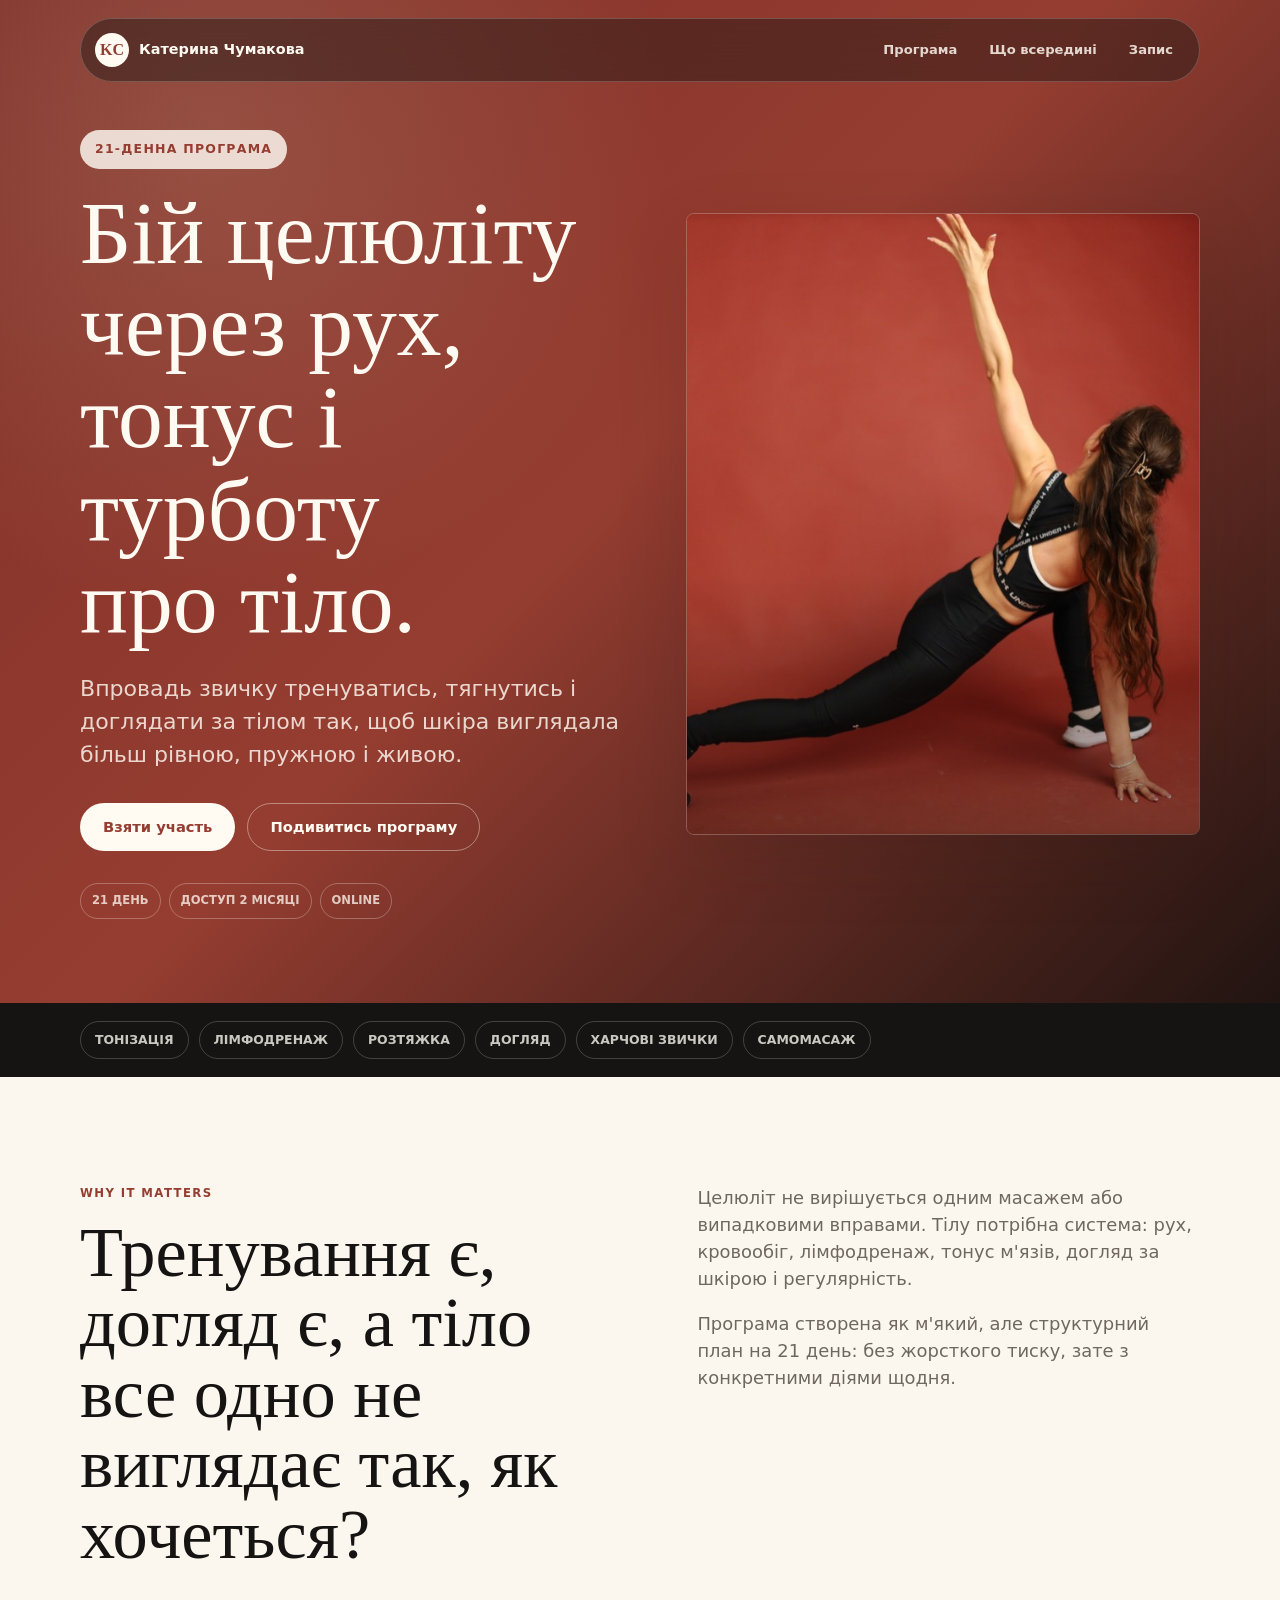
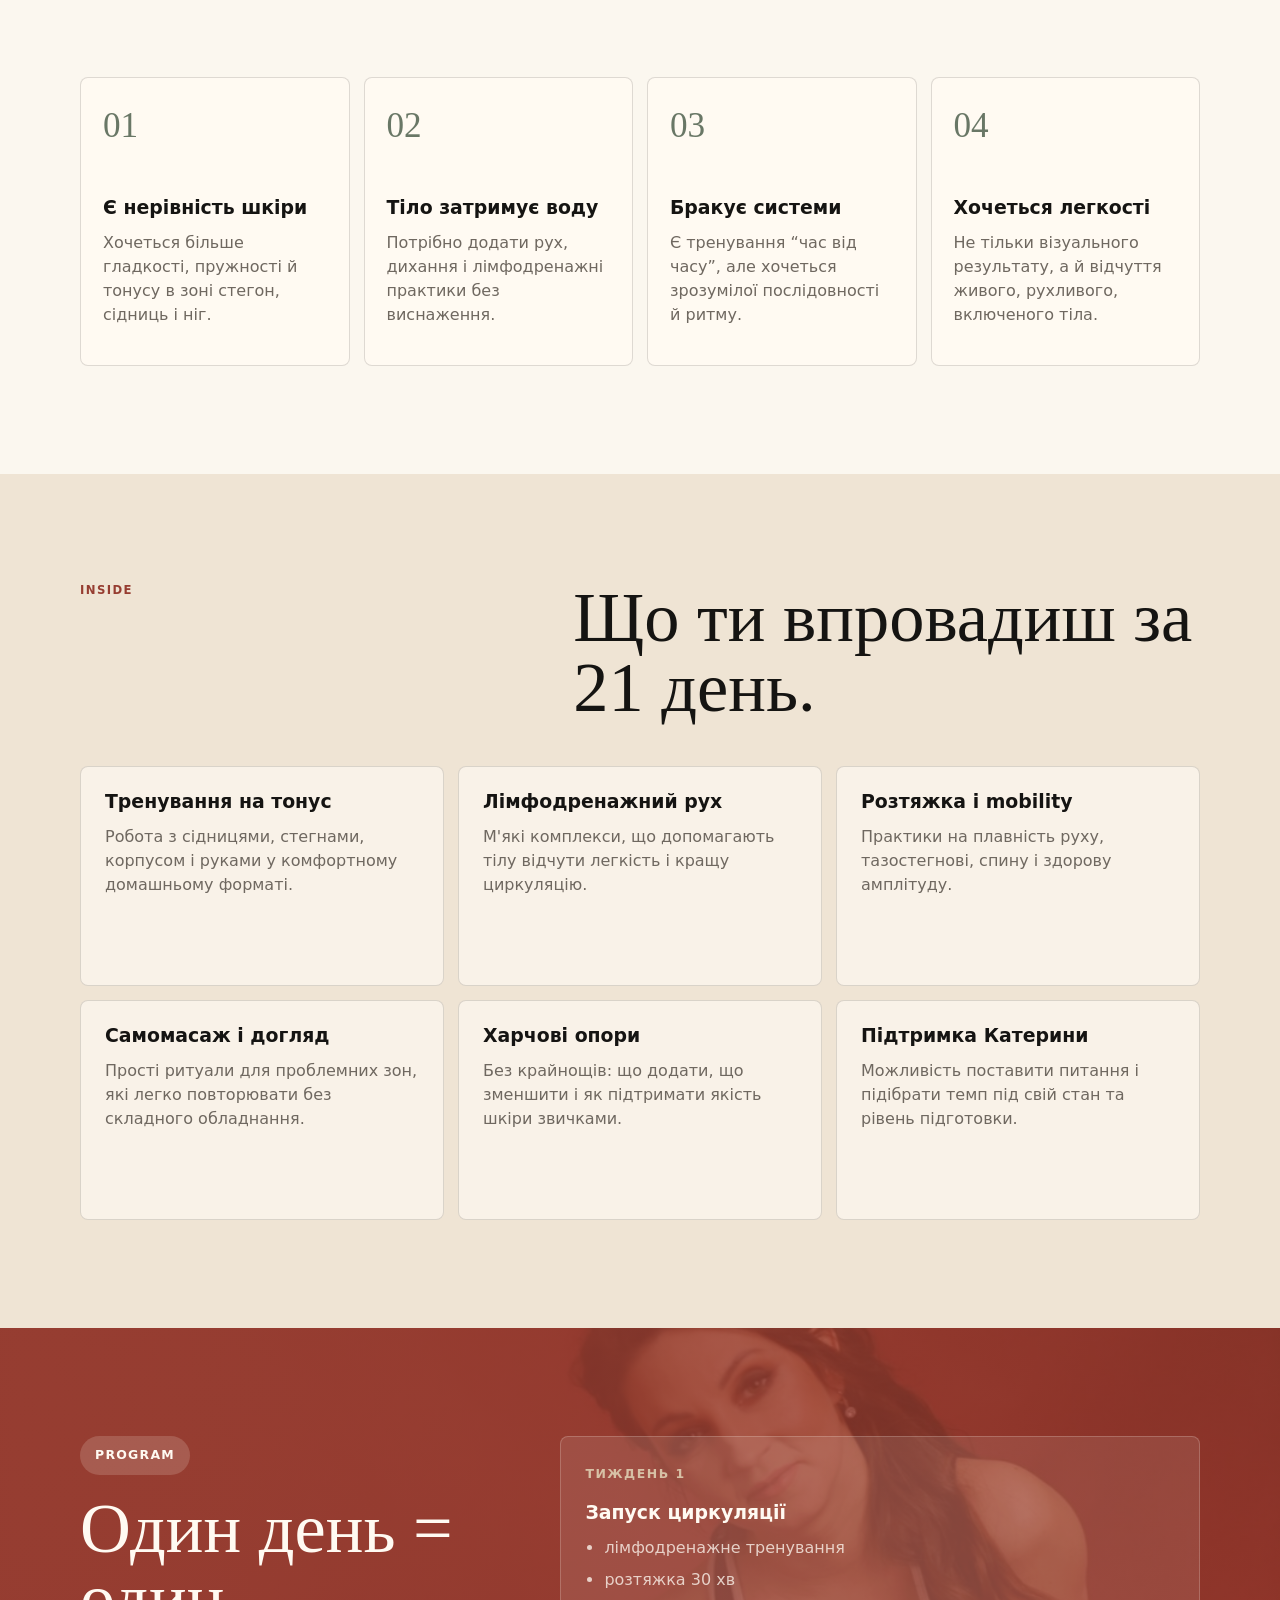
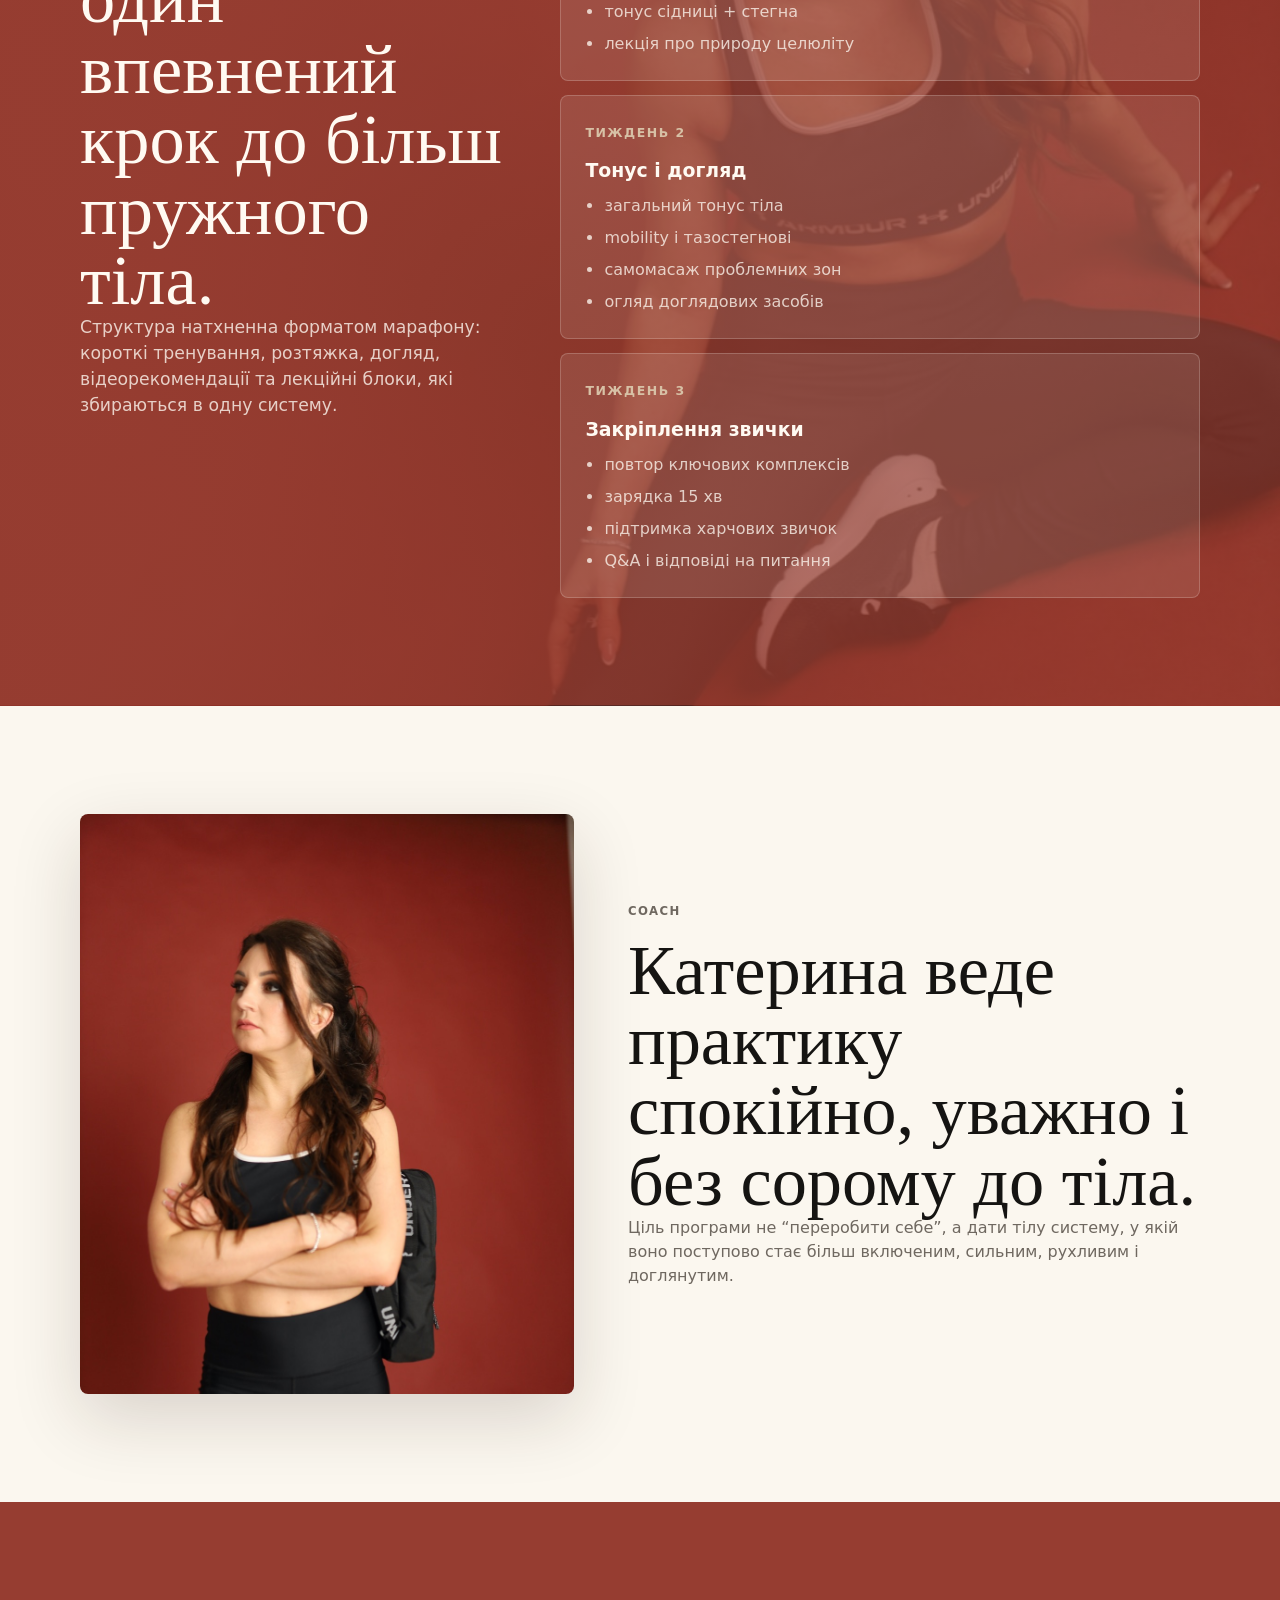
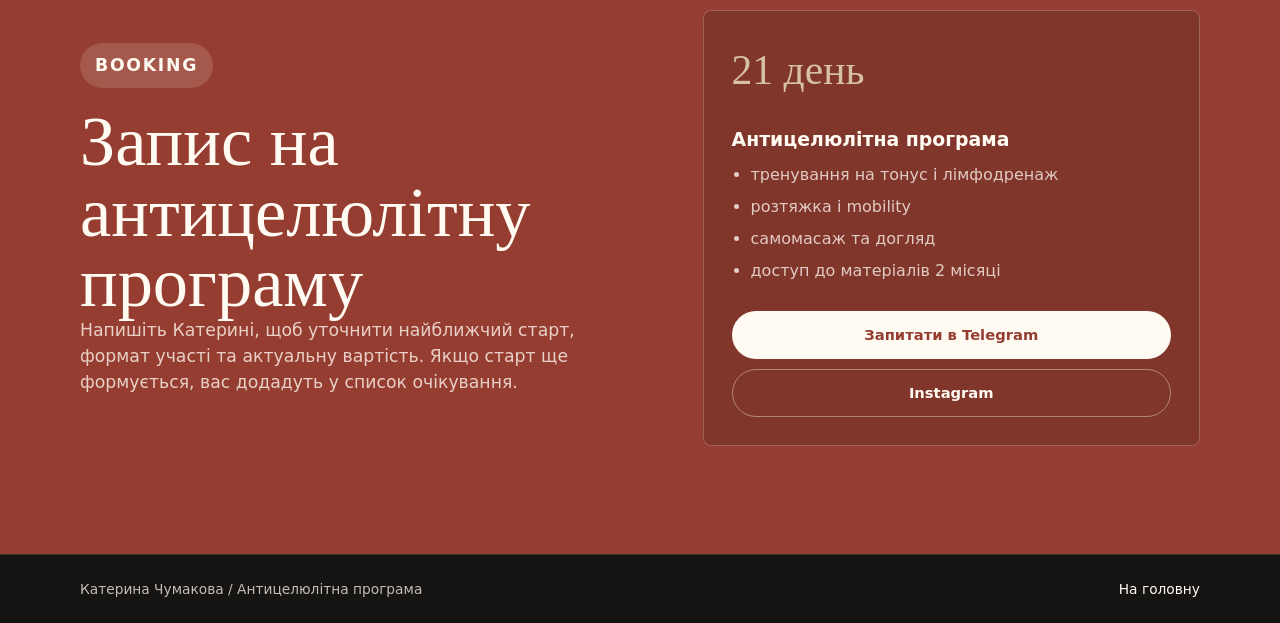
==== anticellulite.html @ 0748eb37 "Add anticellulite program page" ====
<!doctype html>
<html lang="uk">
  <head>
    <meta charset="utf-8">
    <meta name="viewport" content="width=device-width, initial-scale=1">
    <title>Антицелюлітна програма | Катерина Чумакова</title>
    <meta
      name="description"
      content="Антицелюлітна stretching-програма Катерини Чумакової: рух, тонус, лімфодренаж, догляд і м'яка робота з тілом."
    >
    <link rel="icon" href="favicon.svg" type="image/svg+xml">
    <link rel="stylesheet" href="styles.css">
  </head>
  <body class="sale-page">
    <header class="sale-header" aria-label="Навігація антицелюлітної програми">
      <a class="brand sale-brand" href="index.html" aria-label="Повернутися на головну">
        <span>KC</span>
        <strong>Катерина Чумакова</strong>
      </a>
      <nav class="sale-nav" aria-label="Розділи сторінки">
        <a href="#program">Програма</a>
        <a href="#inside">Що всередині</a>
        <a href="#tarif">Запис</a>
      </nav>
    </header>

    <main>
      <section class="cell-hero">
        <div class="cell-hero-copy">
          <p class="sale-pill">21-денна програма</p>
          <h1>Бій целюліту через рух, тонус і турботу про тіло.</h1>
          <p>
            Впровадь звичку тренуватись, тягнутись і доглядати за тілом так, щоб шкіра
            виглядала більш рівною, пружною і живою.
          </p>
          <div class="sale-actions">
            <a class="button primary" href="#tarif">Взяти участь</a>
            <a class="button secondary" href="#program">Подивитись програму</a>
          </div>
          <div class="sale-meta" aria-label="Параметри програми">
            <span>21 день</span>
            <span>доступ 2 місяці</span>
            <span>online</span>
          </div>
        </div>
        <figure class="cell-hero-image">
          <img src="assets/gallery-05.JPG" alt="Катерина виконує stretching позицію з витягнутою рукою">
        </figure>
      </section>

      <section class="sale-strip" aria-label="Акцент програми">
        <span>тонізація</span>
        <span>лімфодренаж</span>
        <span>розтяжка</span>
        <span>догляд</span>
        <span>харчові звички</span>
        <span>самомасаж</span>
      </section>

      <section class="cell-problem">
        <div>
          <p class="eyebrow">why it matters</p>
          <h2>Тренування є, догляд є, а тіло все одно не виглядає так, як хочеться?</h2>
        </div>
        <div class="problem-copy">
          <p>
            Целюліт не вирішується одним масажем або випадковими вправами. Тілу потрібна
            система: рух, кровообіг, лімфодренаж, тонус м'язів, догляд за шкірою і регулярність.
          </p>
          <p>
            Програма створена як м'який, але структурний план на 21 день: без жорсткого тиску,
            зате з конкретними діями щодня.
          </p>
        </div>
      </section>

      <section class="pain-grid" aria-label="Кому підходить програма">
        <article>
          <span>01</span>
          <h3>Є нерівність шкіри</h3>
          <p>Хочеться більше гладкості, пружності й тонусу в зоні стегон, сідниць і ніг.</p>
        </article>
        <article>
          <span>02</span>
          <h3>Тіло затримує воду</h3>
          <p>Потрібно додати рух, дихання і лімфодренажні практики без виснаження.</p>
        </article>
        <article>
          <span>03</span>
          <h3>Бракує системи</h3>
          <p>Є тренування “час від часу”, але хочеться зрозумілої послідовності й ритму.</p>
        </article>
        <article>
          <span>04</span>
          <h3>Хочеться легкості</h3>
          <p>Не тільки візуального результату, а й відчуття живого, рухливого, включеного тіла.</p>
        </article>
      </section>

      <section id="inside" class="inside-section">
        <div class="section-heading">
          <p>inside</p>
          <h2>Що ти впровадиш за 21 день.</h2>
        </div>
        <div class="inside-grid">
          <article>
            <h3>Тренування на тонус</h3>
            <p>Робота з сідницями, стегнами, корпусом і руками у комфортному домашньому форматі.</p>
          </article>
          <article>
            <h3>Лімфодренажний рух</h3>
            <p>М'які комплекси, що допомагають тілу відчути легкість і кращу циркуляцію.</p>
          </article>
          <article>
            <h3>Розтяжка і mobility</h3>
            <p>Практики на плавність руху, тазостегнові, спину і здорову амплітуду.</p>
          </article>
          <article>
            <h3>Самомасаж і догляд</h3>
            <p>Прості ритуали для проблемних зон, які легко повторювати без складного обладнання.</p>
          </article>
          <article>
            <h3>Харчові опори</h3>
            <p>Без крайнощів: що додати, що зменшити і як підтримати якість шкіри звичками.</p>
          </article>
          <article>
            <h3>Підтримка Катерини</h3>
            <p>Можливість поставити питання і підібрати темп під свій стан та рівень підготовки.</p>
          </article>
        </div>
      </section>

      <section id="program" class="program-section">
        <div class="program-intro">
          <p class="sale-pill">program</p>
          <h2>Один день = один впевнений крок до більш пружного тіла.</h2>
          <p>
            Структура натхненна форматом марафону: короткі тренування, розтяжка, догляд,
            відеорекомендації та лекційні блоки, які збираються в одну систему.
          </p>
        </div>
        <div class="week-grid">
          <article>
            <span>тиждень 1</span>
            <h3>Запуск циркуляції</h3>
            <ul>
              <li>лімфодренажне тренування</li>
              <li>розтяжка 30 хв</li>
              <li>тонус сідниці + стегна</li>
              <li>лекція про природу целюліту</li>
            </ul>
          </article>
          <article>
            <span>тиждень 2</span>
            <h3>Тонус і догляд</h3>
            <ul>
              <li>загальний тонус тіла</li>
              <li>mobility і тазостегнові</li>
              <li>самомасаж проблемних зон</li>
              <li>огляд доглядових засобів</li>
            </ul>
          </article>
          <article>
            <span>тиждень 3</span>
            <h3>Закріплення звички</h3>
            <ul>
              <li>повтор ключових комплексів</li>
              <li>зарядка 15 хв</li>
              <li>підтримка харчових звичок</li>
              <li>Q&A і відповіді на питання</li>
            </ul>
          </article>
        </div>
      </section>

      <section class="coach-section">
        <figure>
          <img src="assets/about.JPG" alt="Катерина Чумакова">
        </figure>
        <div>
          <p class="eyebrow">coach</p>
          <h2>Катерина веде практику спокійно, уважно і без сорому до тіла.</h2>
          <p>
            Ціль програми не “переробити себе”, а дати тілу систему, у якій воно поступово
            стає більш включеним, сильним, рухливим і доглянутим.
          </p>
        </div>
      </section>

      <section id="tarif" class="tariff-section">
        <div class="tariff-copy">
          <p class="sale-pill">booking</p>
          <h2>Запис на антицелюлітну програму</h2>
          <p>
            Напишіть Катерині, щоб уточнити найближчий старт, формат участі та актуальну
            вартість. Якщо старт ще формується, вас додадуть у список очікування.
          </p>
        </div>
        <div class="tariff-card">
          <span>21 день</span>
          <h3>Антицелюлітна програма</h3>
          <ul>
            <li>тренування на тонус і лімфодренаж</li>
            <li>розтяжка і mobility</li>
            <li>самомасаж та догляд</li>
            <li>доступ до матеріалів 2 місяці</li>
          </ul>
          <div class="tariff-actions">
            <a class="button primary" href="https://t.me/kateryna_mihailovna" target="_blank" rel="noopener noreferrer">Запитати в Telegram</a>
            <a class="button secondary" href="https://www.instagram.com/aromaflex_by_kateryna" target="_blank" rel="noopener noreferrer">Instagram</a>
          </div>
        </div>
      </section>
    </main>

    <footer class="site-footer sale-footer">
      <p>Катерина Чумакова / Антицелюлітна програма</p>
      <a href="index.html">На головну</a>
    </footer>
  </body>
</html>
---- styles.css ----
:root {
  --ink: #151412;
  --muted: #6f6860;
  --ivory: #fbf7ef;
  --warm: #efe4d4;
  --sand: #d7c1a6;
  --terracotta: #963d31;
  --clay: #bd6f59;
  --sage: #697766;
  --cream: #fffaf2;
  --line: rgba(21, 20, 18, 0.14);
  --shadow: 0 24px 70px rgba(43, 26, 18, 0.16);
}

* {
  box-sizing: border-box;
}

html {
  scroll-behavior: smooth;
}

body {
  margin: 0;
  overflow-x: hidden;
  color: var(--ink);
  background: var(--ivory);
  font-family: Inter, ui-sans-serif, system-ui, -apple-system, BlinkMacSystemFont, "Segoe UI", sans-serif;
  line-height: 1.5;
}

img {
  display: block;
  max-width: 100%;
}

a {
  color: inherit;
  text-decoration: none;
}

.site-header {
  position: fixed;
  z-index: 10;
  top: 18px;
  left: 50%;
  width: min(1120px, calc(100% - 32px));
  transform: translateX(-50%);
  display: flex;
  align-items: center;
  justify-content: space-between;
  gap: 20px;
  padding: 12px 14px;
  color: var(--cream);
  background: rgba(21, 20, 18, 0.36);
  border: 1px solid rgba(255, 250, 242, 0.22);
  border-radius: 999px;
  backdrop-filter: blur(18px);
}

.brand {
  display: inline-flex;
  align-items: center;
  gap: 10px;
  min-width: 0;
}

.brand span {
  display: grid;
  place-items: center;
  width: 34px;
  height: 34px;
  border-radius: 50%;
  background: var(--cream);
  color: var(--terracotta);
  font-family: Georgia, "Times New Roman", serif;
  font-weight: 700;
}

.brand strong {
  overflow: hidden;
  font-size: 0.9rem;
  font-weight: 650;
  text-overflow: ellipsis;
  white-space: nowrap;
}

.nav-links {
  display: flex;
  align-items: center;
  gap: 6px;
}

.nav-links a {
  padding: 9px 12px;
  border-radius: 999px;
  color: rgba(255, 250, 242, 0.86);
  font-size: 0.82rem;
  transition: background 180ms ease, color 180ms ease;
}

.nav-links a:hover {
  background: rgba(255, 250, 242, 0.14);
  color: var(--cream);
}

.hero {
  position: relative;
  min-height: 92svh;
  overflow: hidden;
  display: grid;
  align-items: end;
  padding: 116px max(24px, calc((100vw - 1120px) / 2)) 92px;
  color: var(--cream);
  isolation: isolate;
}

.hero-photo,
.hero-shade {
  position: absolute;
  inset: 0;
  width: 100%;
  height: 100%;
}

.hero-photo {
  z-index: -3;
  object-fit: cover;
  object-position: 60% center;
}

.hero-shade {
  z-index: -2;
  background:
    linear-gradient(90deg, rgba(21, 20, 18, 0.82) 0%, rgba(21, 20, 18, 0.5) 42%, rgba(21, 20, 18, 0.12) 100%),
    linear-gradient(0deg, rgba(21, 20, 18, 0.46) 0%, rgba(21, 20, 18, 0.08) 38%);
}

.hero-content {
  width: min(700px, 100%);
}

.eyebrow,
.section-kicker > p,
.section-heading > p {
  margin: 0 0 14px;
  color: var(--terracotta);
  font-size: 0.73rem;
  font-weight: 760;
  letter-spacing: 0.12em;
  text-transform: uppercase;
}

.hero .eyebrow {
  color: var(--sand);
}

h1,
h2,
h3,
p {
  margin-top: 0;
}

h1,
h2 {
  font-family: "Iowan Old Style", "Palatino Linotype", "Book Antiqua", Georgia, "Times New Roman", serif;
  font-weight: 500;
  line-height: 1;
}

h1 {
  max-width: 720px;
  margin-bottom: 22px;
  font-size: clamp(2.9rem, 5.7vw, 5.15rem);
  line-height: 1.03;
  text-wrap: balance;
}

h2 {
  font-size: clamp(2.4rem, 5.5vw, 5rem);
}

h3 {
  margin-bottom: 12px;
  font-size: 1.18rem;
  line-height: 1.15;
}

.hero-copy {
  max-width: 590px;
  margin-bottom: 30px;
  color: rgba(255, 250, 242, 0.84);
  font-size: clamp(1.05rem, 1.8vw, 1.25rem);
}

.hero-actions,
.contact-actions {
  display: flex;
  flex-wrap: wrap;
  gap: 12px;
}

.button {
  display: inline-flex;
  align-items: center;
  justify-content: center;
  min-height: 48px;
  padding: 0 22px;
  border: 1px solid transparent;
  border-radius: 999px;
  font-size: 0.92rem;
  font-weight: 720;
  transition: transform 180ms ease, background 180ms ease, border-color 180ms ease;
}

.button:hover {
  transform: translateY(-2px);
}

.button.primary {
  background: var(--cream);
  color: var(--terracotta);
}

.button.secondary {
  border-color: rgba(255, 250, 242, 0.4);
  color: var(--cream);
}

.button.dark {
  background: var(--ink);
  color: var(--cream);
}

.button.light {
  border-color: var(--line);
  background: rgba(255, 250, 242, 0.62);
  color: var(--ink);
}

.hero-note {
  position: absolute;
  right: max(24px, calc((100vw - 1120px) / 2));
  bottom: 28px;
  display: flex;
  gap: 8px;
  flex-wrap: wrap;
}

.hero-note span {
  padding: 8px 11px;
  border: 1px solid rgba(255, 250, 242, 0.24);
  border-radius: 999px;
  color: rgba(255, 250, 242, 0.76);
  background: rgba(21, 20, 18, 0.24);
  font-size: 0.72rem;
  font-weight: 760;
  text-transform: uppercase;
}

.intro-band {
  padding: 38px max(24px, calc((100vw - 1120px) / 2));
  background: var(--ink);
  color: var(--cream);
}

.intro-band p {
  max-width: 890px;
  margin: 0;
  font-family: Georgia, "Times New Roman", serif;
  font-size: clamp(1.65rem, 3.4vw, 3.1rem);
  line-height: 1.08;
}

.section-grid,
.directions,
.events,
.gallery,
.reviews,
.contact {
  padding: 108px max(24px, calc((100vw - 1120px) / 2));
}

.section-grid {
  display: grid;
  grid-template-columns: minmax(220px, 0.9fr) minmax(280px, 1fr);
  gap: 42px 72px;
  align-items: start;
}

.section-kicker h2,
.section-heading h2 {
  margin-bottom: 0;
}

.about-copy {
  color: var(--muted);
  font-size: 1.08rem;
}

.about-copy p:last-child {
  margin-bottom: 0;
}

.about-image {
  grid-column: 1 / -1;
  margin: 26px 0 0;
  overflow: hidden;
  border-radius: 8px;
  box-shadow: var(--shadow);
}

.about-image img {
  width: 100%;
  height: min(720px, 72vw);
  object-fit: cover;
  object-position: 50% 28%;
}

.directions {
  background: var(--warm);
}

.section-heading {
  display: grid;
  grid-template-columns: minmax(220px, 0.72fr) minmax(320px, 1fr);
  gap: 42px;
  align-items: end;
  margin-bottom: 44px;
}

.section-heading p {
  align-self: start;
}

.direction-layout {
  display: grid;
  grid-template-columns: 1.22fr 0.89fr 0.89fr;
  gap: 14px;
}

.direction,
.service-list article,
.event-row article,
.review-grid blockquote {
  border: 1px solid var(--line);
  border-radius: 8px;
}

.direction {
  min-height: 360px;
  display: flex;
  flex-direction: column;
  justify-content: flex-end;
  padding: 26px;
  background: var(--cream);
  overflow: hidden;
}

.direction span {
  width: fit-content;
  margin-bottom: auto;
  padding: 7px 10px;
  border-radius: 999px;
  background: rgba(150, 61, 49, 0.09);
  color: var(--terracotta);
  font-size: 0.7rem;
  font-weight: 800;
  text-transform: uppercase;
}

.direction p,
.service-list p,
.event-row p,
.review-grid p,
.contact p {
  color: var(--muted);
}

.main-direction {
  background: var(--terracotta);
  color: var(--cream);
}

.main-direction span {
  background: rgba(255, 250, 242, 0.13);
  color: var(--sand);
}

.main-direction p {
  color: rgba(255, 250, 242, 0.78);
}

.stretching-tab {
  gap: 22px;
  cursor: pointer;
  background-color: var(--terracotta);
  background-image:
    linear-gradient(90deg, rgba(150, 61, 49, 0.95) 0%, rgba(150, 61, 49, 0.72) 52%, rgba(21, 20, 18, 0.28) 100%),
    linear-gradient(0deg, rgba(21, 20, 18, 0.26), rgba(21, 20, 18, 0.02)),
    url("assets/movement.JPG");
  background-position: center, center, 64% 44%;
  background-repeat: no-repeat;
  background-size: cover, cover, cover;
}

.stretching-tab summary {
  display: flex;
  min-height: 0;
  flex-direction: column;
  justify-content: flex-end;
  cursor: pointer;
  list-style: none;
}

.stretching-tab summary::-webkit-details-marker {
  display: none;
}

.stretching-tab summary::after {
  content: "+";
  align-self: flex-start;
  width: 34px;
  height: 34px;
  margin-top: 18px;
  display: grid;
  place-items: center;
  border: 1px solid rgba(255, 250, 242, 0.28);
  border-radius: 50%;
  color: var(--cream);
  font-size: 1.25rem;
  line-height: 1;
}

.stretching-tab[open] summary::after {
  content: "-";
}

.stretching-programs {
  display: grid;
  gap: 10px;
}

.stretching-programs article,
.stretching-programs .program-link {
  display: block;
  padding: 14px;
  border: 1px solid rgba(255, 250, 242, 0.2);
  border-radius: 8px;
  background: rgba(255, 250, 242, 0.08);
  transition: border-color 180ms ease, background 180ms ease, transform 180ms ease;
}

.stretching-programs .program-link:hover {
  transform: translateY(-2px);
  border-color: rgba(255, 250, 242, 0.52);
  background: rgba(255, 250, 242, 0.14);
}

.stretching-programs strong {
  display: block;
  margin-bottom: 6px;
  color: var(--cream);
  font-size: 0.96rem;
  line-height: 1.2;
}

.stretching-programs p {
  margin: 0;
  color: rgba(255, 250, 242, 0.72);
  font-size: 0.88rem;
  line-height: 1.42;
}

.aroma {
  background: #e9dbc8;
}

.image-direction {
  position: relative;
  min-height: 440px;
  padding: 22px;
  color: var(--cream);
  background: var(--ink);
  isolation: isolate;
}

.image-direction::after {
  position: absolute;
  inset: 0;
  z-index: -1;
  content: "";
  background:
    linear-gradient(0deg, rgba(21, 20, 18, 0.76) 0%, rgba(21, 20, 18, 0.32) 55%, rgba(21, 20, 18, 0.08) 100%),
    linear-gradient(90deg, rgba(21, 20, 18, 0.2), rgba(21, 20, 18, 0.48));
}

.image-direction img {
  position: absolute;
  inset: 0;
  z-index: -2;
  width: 100%;
  height: 100%;
  object-fit: cover;
}

.wellness-direction img {
  object-position: 50% 52%;
}

.aroma img {
  object-position: 50% 50%;
}

.image-direction span {
  background: rgba(255, 250, 242, 0.82);
  color: var(--terracotta);
}

.image-direction p {
  color: rgba(255, 250, 242, 0.78);
}

.service-list {
  display: grid;
  grid-template-columns: 1fr 1fr;
  gap: 14px;
}

.service-list article {
  min-height: 235px;
  padding: 24px;
  background: var(--cream);
}

.service-number {
  margin-bottom: 44px;
  color: var(--sage);
  font-family: Georgia, "Times New Roman", serif;
  font-size: 2.35rem;
}

.visual-break {
  display: grid;
  grid-template-columns: 1.1fr 0.9fr;
  min-height: 650px;
  background: var(--terracotta);
  color: var(--cream);
}

.visual-break img {
  width: 100%;
  height: 100%;
  object-fit: cover;
  object-position: 50% 38%;
}

.visual-break > div {
  display: flex;
  flex-direction: column;
  justify-content: flex-end;
  padding: 72px max(24px, calc((100vw - 1120px) / 2)) 72px 52px;
}

.visual-break .eyebrow {
  color: var(--sand);
}

.visual-break h2 {
  margin: 0;
  max-width: 590px;
}

.event-row,
.review-grid {
  display: grid;
  grid-template-columns: repeat(3, 1fr);
  gap: 14px;
}

.event-row article {
  min-height: 210px;
  padding: 24px;
  background: transparent;
}

.gallery {
  background: var(--ink);
  color: var(--cream);
}

.gallery .section-heading p {
  color: var(--sand);
}

.gallery-grid {
  display: grid;
  grid-template-columns: repeat(12, 1fr);
  grid-auto-rows: 145px;
  gap: 12px;
}

.gallery-grid img {
  width: 100%;
  height: 100%;
  border-radius: 8px;
  object-fit: cover;
}

.gallery-grid img:nth-child(1) {
  grid-column: span 7;
  grid-row: span 2;
}

.gallery-grid img:nth-child(2) {
  grid-column: span 5;
  grid-row: span 2;
}

.gallery-grid img:nth-child(3) {
  grid-column: span 4;
  grid-row: span 3;
}

.gallery-grid img:nth-child(4) {
  grid-column: span 4;
  grid-row: span 3;
}

.gallery-grid img:nth-child(5) {
  grid-column: span 4;
  grid-row: span 2;
}

.gallery-grid img:nth-child(6) {
  grid-column: span 4;
  grid-row: span 1;
}

.reviews {
  background: var(--warm);
}

.review-grid blockquote {
  min-height: 240px;
  margin: 0;
  padding: 25px;
  background: rgba(255, 250, 242, 0.62);
}

.review-grid p {
  font-family: Georgia, "Times New Roman", serif;
  font-size: 1.35rem;
  line-height: 1.2;
}

.review-grid cite {
  color: var(--sage);
  font-size: 0.82rem;
  font-style: normal;
  font-weight: 800;
  text-transform: uppercase;
}

.contact {
  display: grid;
  grid-template-columns: minmax(280px, 0.9fr) minmax(260px, 0.65fr);
  gap: 44px;
  align-items: center;
  background: var(--terracotta);
  color: var(--cream);
}

.contact .eyebrow {
  color: var(--sand);
}

.contact h2 {
  margin-bottom: 22px;
}

.contact p {
  max-width: 620px;
  margin-bottom: 0;
  color: rgba(255, 250, 242, 0.8);
}

.contact-actions {
  justify-content: flex-end;
}

.site-footer {
  display: flex;
  align-items: center;
  justify-content: space-between;
  gap: 18px;
  padding: 24px max(24px, calc((100vw - 1120px) / 2));
  color: rgba(255, 250, 242, 0.74);
  background: var(--ink);
  font-size: 0.86rem;
}

.site-footer p {
  margin: 0;
}

.site-footer a {
  color: var(--cream);
}

.sale-page {
  background: var(--warm);
}

.sale-header {
  position: fixed;
  z-index: 20;
  top: 18px;
  left: 50%;
  width: min(1120px, calc(100% - 32px));
  transform: translateX(-50%);
  display: flex;
  align-items: center;
  justify-content: space-between;
  gap: 20px;
  padding: 12px 14px;
  color: var(--cream);
  background: rgba(21, 20, 18, 0.42);
  border: 1px solid rgba(255, 250, 242, 0.2);
  border-radius: 999px;
  backdrop-filter: blur(18px);
}

.sale-nav {
  display: flex;
  gap: 8px;
}

.sale-nav a {
  padding: 9px 12px;
  border-radius: 999px;
  color: rgba(255, 250, 242, 0.84);
  font-size: 0.82rem;
  font-weight: 700;
}

.cell-hero {
  min-height: 100svh;
  display: grid;
  grid-template-columns: minmax(320px, 0.94fr) minmax(320px, 0.86fr);
  gap: 44px;
  align-items: center;
  padding: 130px max(24px, calc((100vw - 1120px) / 2)) 84px;
  color: var(--cream);
  background:
    radial-gradient(circle at 16% 14%, rgba(215, 193, 166, 0.2), transparent 34%),
    linear-gradient(135deg, #7f2f27 0%, #963d31 48%, #211411 100%);
}

.cell-hero h1 {
  max-width: 760px;
  margin-bottom: 24px;
  font-size: clamp(3.2rem, 7vw, 6.7rem);
}

.cell-hero-copy > p:not(.sale-pill) {
  max-width: 650px;
  color: rgba(255, 250, 242, 0.82);
  font-size: clamp(1.1rem, 2vw, 1.38rem);
}

.sale-pill {
  width: fit-content;
  margin: 0 0 18px;
  padding: 10px 15px;
  border-radius: 999px;
  color: var(--terracotta);
  background: rgba(255, 250, 242, 0.82);
  font-size: 0.78rem;
  font-weight: 850;
  letter-spacing: 0.1em;
  text-transform: uppercase;
}

.sale-actions {
  display: flex;
  flex-wrap: wrap;
  gap: 12px;
  margin-top: 32px;
}

.sale-meta {
  display: flex;
  flex-wrap: wrap;
  gap: 8px;
  margin-top: 32px;
}

.sale-meta span {
  padding: 8px 11px;
  border: 1px solid rgba(255, 250, 242, 0.28);
  border-radius: 999px;
  color: rgba(255, 250, 242, 0.76);
  font-size: 0.72rem;
  font-weight: 800;
  text-transform: uppercase;
}

.cell-hero-image {
  position: relative;
  min-height: 620px;
  margin: 0;
  overflow: hidden;
  border: 1px solid rgba(255, 250, 242, 0.22);
  border-radius: 8px;
  box-shadow: var(--shadow);
}

.cell-hero-image::after {
  position: absolute;
  inset: 0;
  content: "";
  background: linear-gradient(0deg, rgba(21, 20, 18, 0.42), transparent 42%);
}

.cell-hero-image img {
  width: 100%;
  height: 100%;
  min-height: 620px;
  object-fit: cover;
  object-position: 48% center;
}

.sale-strip {
  display: flex;
  overflow: hidden;
  gap: 10px;
  padding: 18px max(24px, calc((100vw - 1120px) / 2));
  color: var(--cream);
  background: var(--ink);
}

.sale-strip span {
  flex: 0 0 auto;
  padding: 9px 14px;
  border: 1px solid rgba(255, 250, 242, 0.2);
  border-radius: 999px;
  color: rgba(255, 250, 242, 0.78);
  font-size: 0.78rem;
  font-weight: 850;
  text-transform: uppercase;
}

.cell-problem,
.inside-section,
.program-section,
.coach-section,
.tariff-section {
  padding: 108px max(24px, calc((100vw - 1120px) / 2));
}

.cell-problem {
  display: grid;
  grid-template-columns: minmax(280px, 0.9fr) minmax(300px, 0.8fr);
  gap: 52px;
  align-items: start;
  background: var(--ivory);
}

.cell-problem h2,
.program-intro h2,
.tariff-copy h2,
.coach-section h2 {
  margin-bottom: 0;
}

.problem-copy {
  color: var(--muted);
  font-size: 1.12rem;
}

.pain-grid {
  display: grid;
  grid-template-columns: repeat(4, 1fr);
  gap: 14px;
  padding: 0 max(24px, calc((100vw - 1120px) / 2)) 108px;
  background: var(--ivory);
}

.pain-grid article,
.inside-grid article,
.week-grid article,
.tariff-card {
  border: 1px solid var(--line);
  border-radius: 8px;
}

.pain-grid article {
  min-height: 250px;
  padding: 22px;
  background: var(--cream);
}

.pain-grid span,
.week-grid span,
.tariff-card > span {
  display: inline-block;
  margin-bottom: 44px;
  color: var(--sage);
  font-family: Georgia, "Times New Roman", serif;
  font-size: 2.2rem;
}

.pain-grid p,
.inside-grid p,
.week-grid li,
.tariff-card li,
.tariff-copy p,
.coach-section p {
  color: var(--muted);
}

.inside-section {
  background: var(--warm);
}

.inside-grid {
  display: grid;
  grid-template-columns: repeat(3, 1fr);
  gap: 14px;
}

.inside-grid article {
  min-height: 220px;
  padding: 24px;
  background: rgba(255, 250, 242, 0.64);
}

.program-section {
  display: grid;
  grid-template-columns: minmax(280px, 0.7fr) minmax(360px, 1.05fr);
  gap: 54px;
  color: var(--cream);
  background:
    linear-gradient(90deg, rgba(150, 61, 49, 0.96), rgba(150, 61, 49, 0.72)),
    url("assets/mobile-hero.JPG");
  background-position: center;
  background-size: cover;
}

.program-intro p:not(.sale-pill) {
  color: rgba(255, 250, 242, 0.78);
  font-size: 1.08rem;
}

.program-section .sale-pill {
  color: var(--cream);
  background: rgba(255, 250, 242, 0.16);
}

.week-grid {
  display: grid;
  gap: 14px;
}

.week-grid article {
  padding: 24px;
  background: rgba(255, 250, 242, 0.1);
  border-color: rgba(255, 250, 242, 0.2);
}

.week-grid span {
  margin-bottom: 18px;
  color: var(--sand);
  font-size: 0.78rem;
  font-family: inherit;
  font-weight: 850;
  letter-spacing: 0.12em;
  text-transform: uppercase;
}

.week-grid ul,
.tariff-card ul {
  display: grid;
  gap: 8px;
  margin: 0;
  padding-left: 19px;
}

.week-grid li {
  color: rgba(255, 250, 242, 0.76);
}

.coach-section {
  display: grid;
  grid-template-columns: minmax(300px, 0.76fr) minmax(320px, 0.88fr);
  gap: 54px;
  align-items: center;
  background: var(--ivory);
}

.coach-section figure {
  margin: 0;
  overflow: hidden;
  border-radius: 8px;
  box-shadow: var(--shadow);
}

.coach-section img {
  width: 100%;
  height: 580px;
  object-fit: cover;
  object-position: 50% 24%;
}

.tariff-section {
  display: grid;
  grid-template-columns: minmax(300px, 0.8fr) minmax(320px, 0.7fr);
  gap: 54px;
  align-items: center;
  color: var(--cream);
  background: var(--terracotta);
}

.tariff-section .sale-pill {
  color: var(--cream);
  background: rgba(255, 250, 242, 0.14);
}

.tariff-copy p {
  max-width: 620px;
  color: rgba(255, 250, 242, 0.78);
  font-size: 1.08rem;
}

.tariff-card {
  padding: 28px;
  background: rgba(21, 20, 18, 0.16);
  border-color: rgba(255, 250, 242, 0.22);
}

.tariff-card > span {
  margin-bottom: 28px;
  color: var(--sand);
  font-size: 2.6rem;
}

.tariff-card li {
  color: rgba(255, 250, 242, 0.76);
}

.tariff-actions {
  display: grid;
  gap: 10px;
  margin-top: 28px;
}

.sale-footer {
  border-top: 1px solid rgba(255, 250, 242, 0.12);
}

@media (max-width: 920px) {
  .site-header {
    align-items: flex-start;
    border-radius: 24px;
  }

  .nav-links {
    max-width: 360px;
    justify-content: flex-end;
    flex-wrap: wrap;
  }

  .hero {
    min-height: 88svh;
    padding-top: 150px;
  }

  .hero-photo {
    object-position: 67% center;
  }

  .section-grid,
  .section-heading,
  .visual-break,
  .contact {
    grid-template-columns: 1fr;
  }

  .direction-layout,
  .event-row,
  .review-grid {
    grid-template-columns: 1fr;
  }

  .direction {
    min-height: 270px;
  }

  .visual-break {
    min-height: auto;
  }

  .visual-break img {
    height: 520px;
  }

  .visual-break > div {
    padding: 52px 24px 64px;
  }

  .contact-actions {
    justify-content: flex-start;
  }

  .cell-hero,
  .cell-problem,
  .program-section,
  .coach-section,
  .tariff-section {
    grid-template-columns: 1fr;
  }

  .pain-grid,
  .inside-grid {
    grid-template-columns: 1fr 1fr;
  }
}

@media (max-width: 680px) {
  .site-header {
    position: absolute;
    top: 12px;
    width: calc(100% - 24px);
    padding: 10px;
  }

  .brand strong {
    max-width: 145px;
  }

  .nav-links {
    display: none;
  }

  .sale-header {
    position: absolute;
    top: 12px;
    width: calc(100% - 24px);
    padding: 10px;
    border-radius: 24px;
  }

  .sale-nav {
    display: none;
  }

  .hero {
    min-height: 92svh;
    padding: 122px 18px 74px;
  }

  .hero-content {
    width: min(100%, 342px);
  }

  .hero-photo {
    object-position: 54% center;
  }

  .hero-shade {
    background:
      linear-gradient(90deg, rgba(21, 20, 18, 0.88) 0%, rgba(21, 20, 18, 0.6) 55%, rgba(21, 20, 18, 0.2) 100%),
      linear-gradient(0deg, rgba(21, 20, 18, 0.58) 0%, rgba(21, 20, 18, 0.08) 44%);
  }

  h1 {
    max-width: 100%;
    font-size: clamp(2.06rem, 9.5vw, 2.78rem);
  }

  .hero-copy {
    max-width: 100%;
    font-size: 1rem;
  }

  h2 {
    font-size: clamp(2.18rem, 11vw, 3.6rem);
  }

  .hero-note {
    left: 18px;
    right: 18px;
    bottom: 18px;
  }

  .button {
    width: 100%;
  }

  .intro-band,
  .section-grid,
  .directions,
  .events,
  .gallery,
  .reviews,
  .contact {
    padding-left: 18px;
    padding-right: 18px;
  }

  .section-grid,
  .directions,
  .events,
  .gallery,
  .reviews,
  .contact {
    padding-top: 76px;
    padding-bottom: 76px;
  }

  .about-image img {
    height: 520px;
  }

  .service-list {
    grid-template-columns: 1fr;
  }

  .gallery-grid {
    grid-template-columns: 1fr 1fr;
    grid-auto-rows: 170px;
  }

  .gallery-grid img:nth-child(n) {
    grid-column: span 1;
    grid-row: span 2;
  }

  .gallery-grid img:nth-child(1),
  .gallery-grid img:nth-child(5) {
    grid-column: 1 / -1;
  }

  .site-footer {
    flex-direction: column;
    align-items: flex-start;
    padding-left: 18px;
    padding-right: 18px;
  }

  .cell-hero {
    min-height: auto;
    padding: 116px 18px 72px;
  }

  .cell-hero h1 {
    font-size: clamp(2.72rem, 13vw, 4.1rem);
  }

  .cell-hero-image {
    min-height: 460px;
  }

  .cell-hero-image img {
    min-height: 460px;
  }

  .sale-actions .button,
  .tariff-actions .button {
    width: 100%;
  }

  .sale-strip {
    padding-left: 18px;
    padding-right: 18px;
  }

  .cell-problem,
  .inside-section,
  .program-section,
  .coach-section,
  .tariff-section {
    padding: 76px 18px;
  }

  .pain-grid {
    grid-template-columns: 1fr;
    padding: 0 18px 76px;
  }

  .inside-grid {
    grid-template-columns: 1fr;
  }

  .coach-section img {
    height: 500px;
  }
}
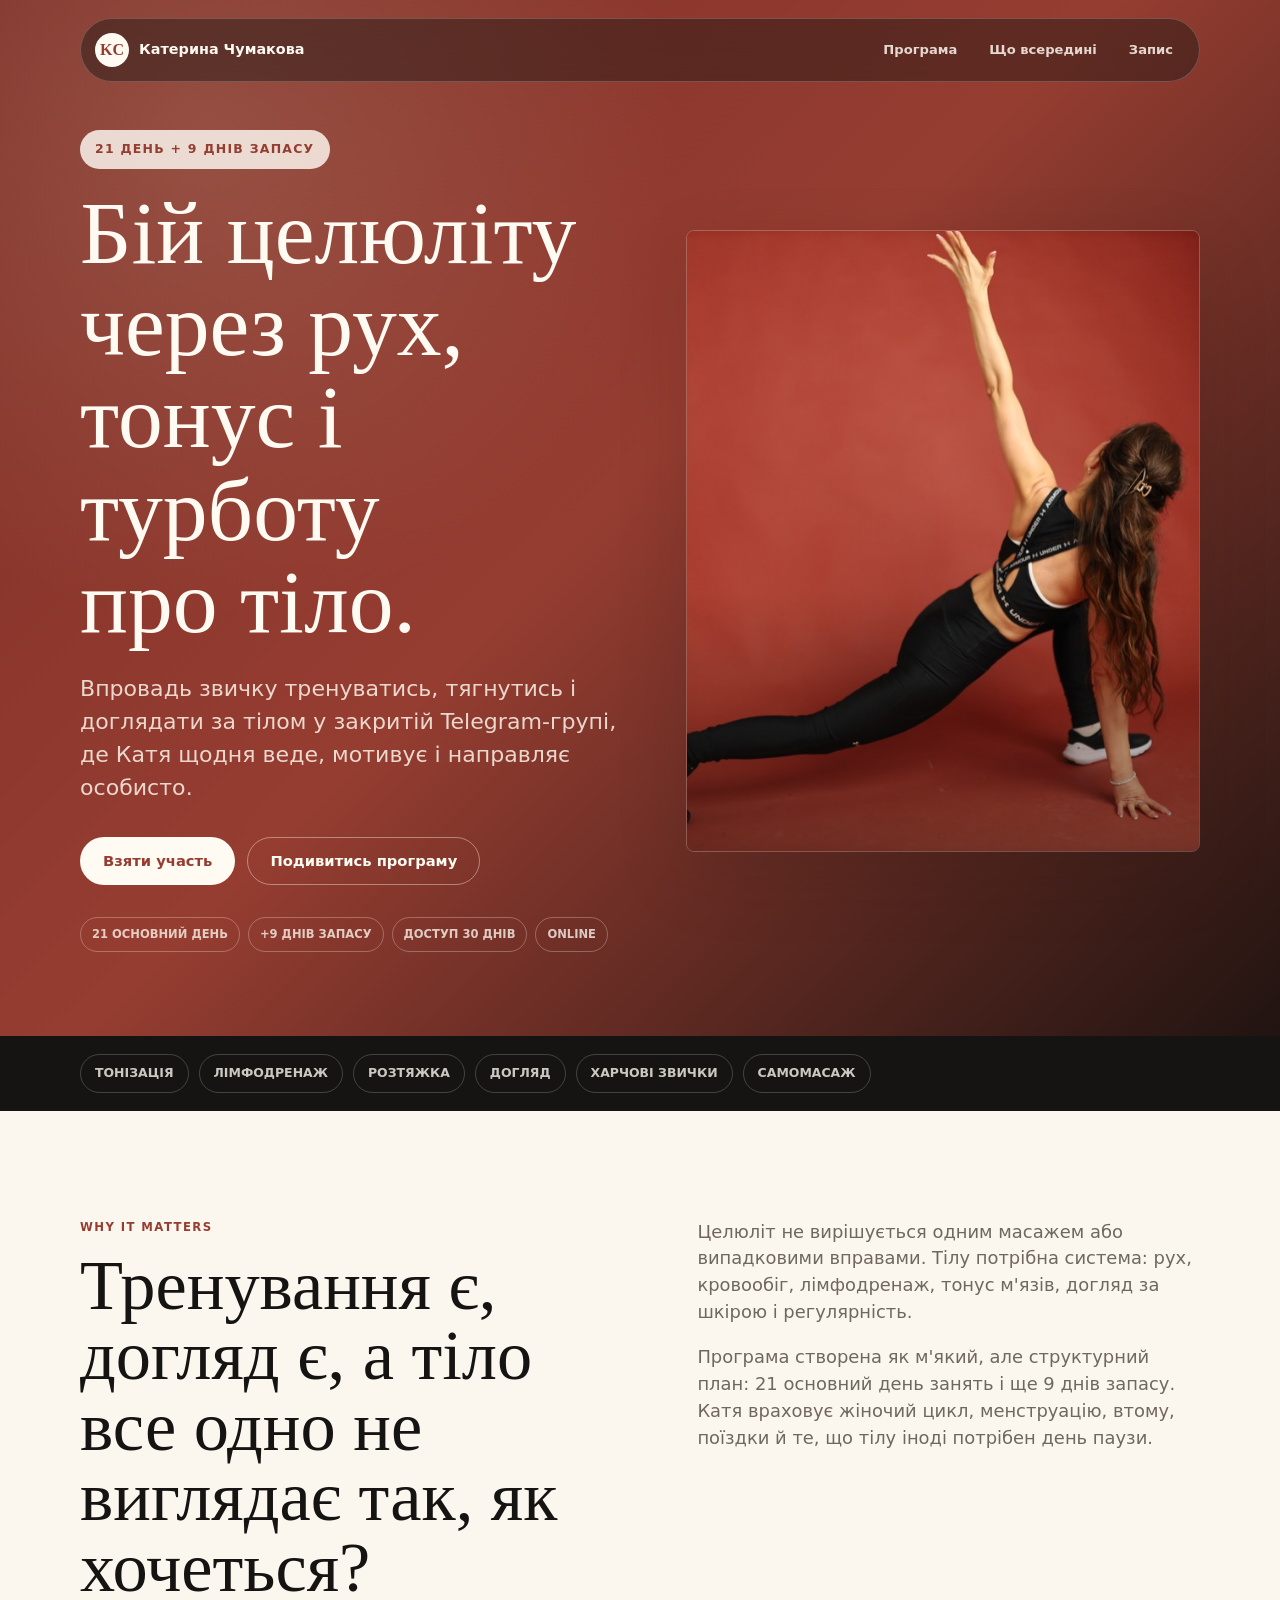
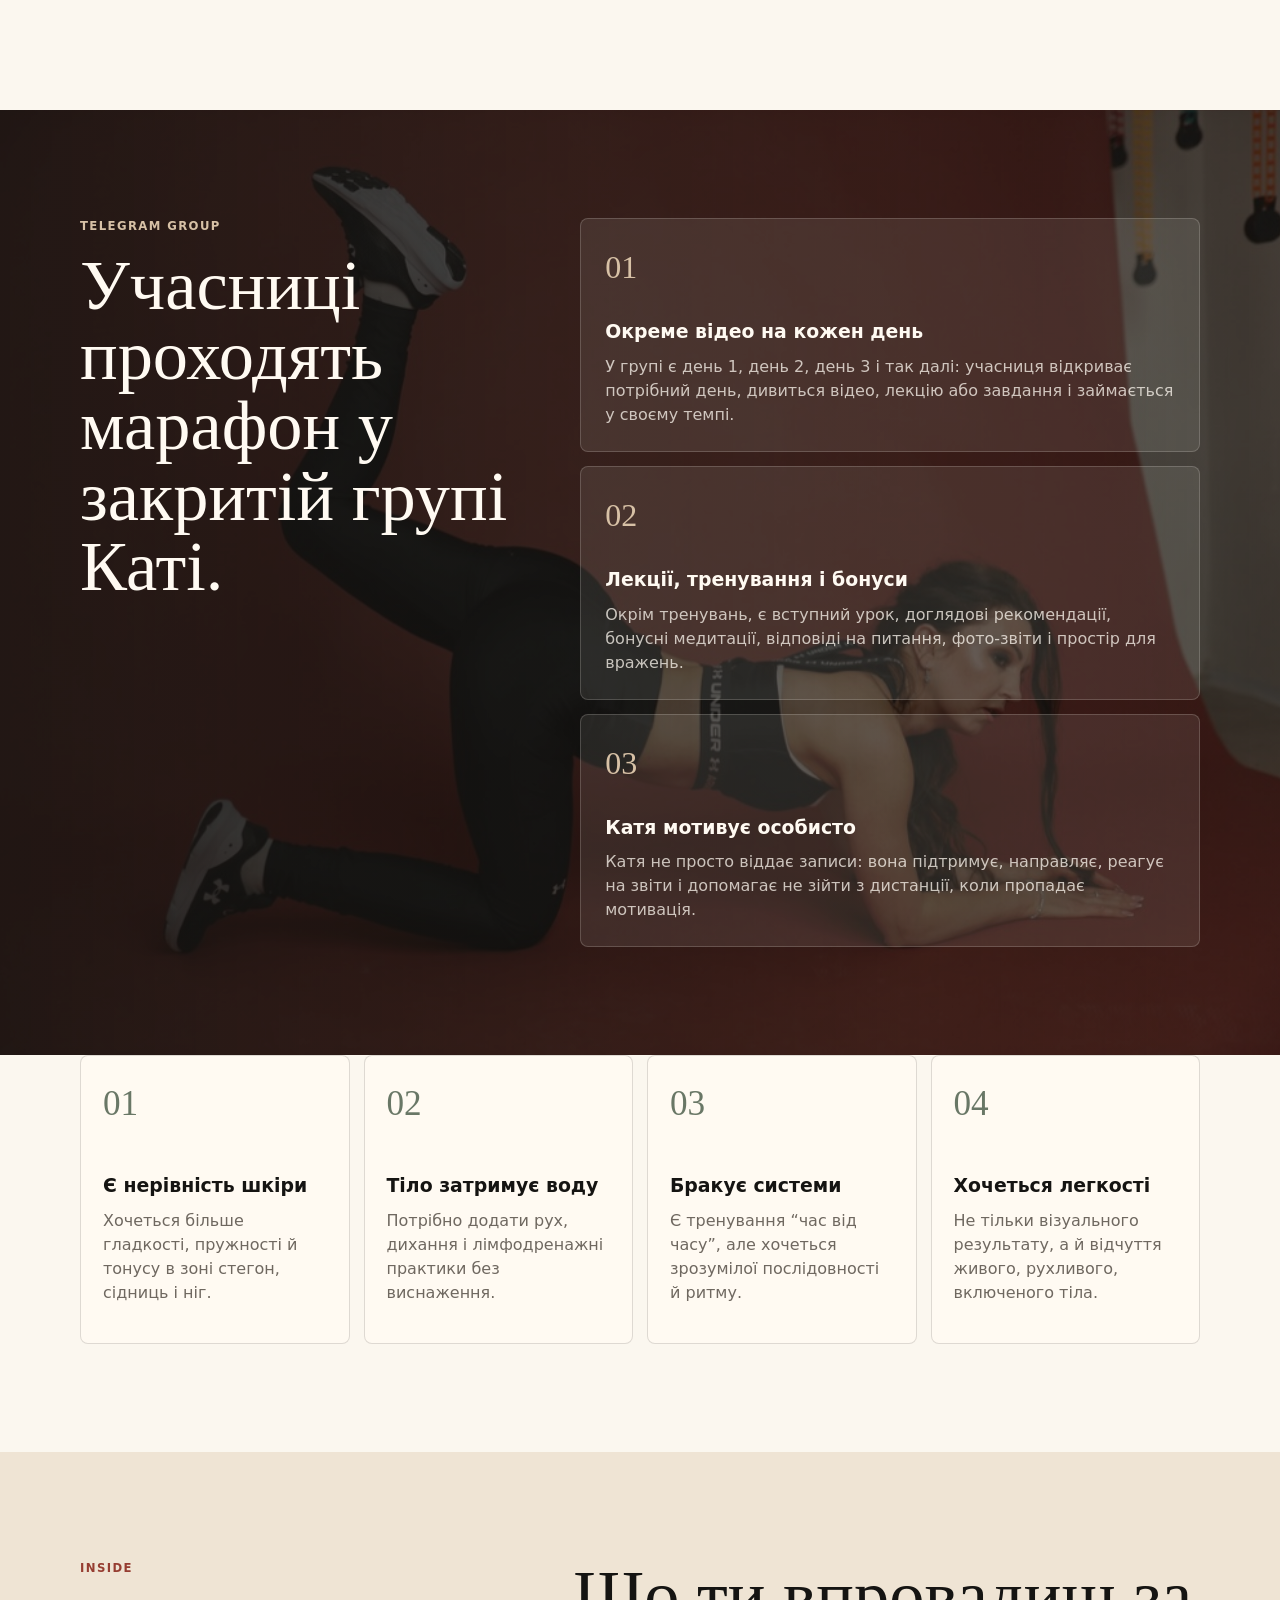
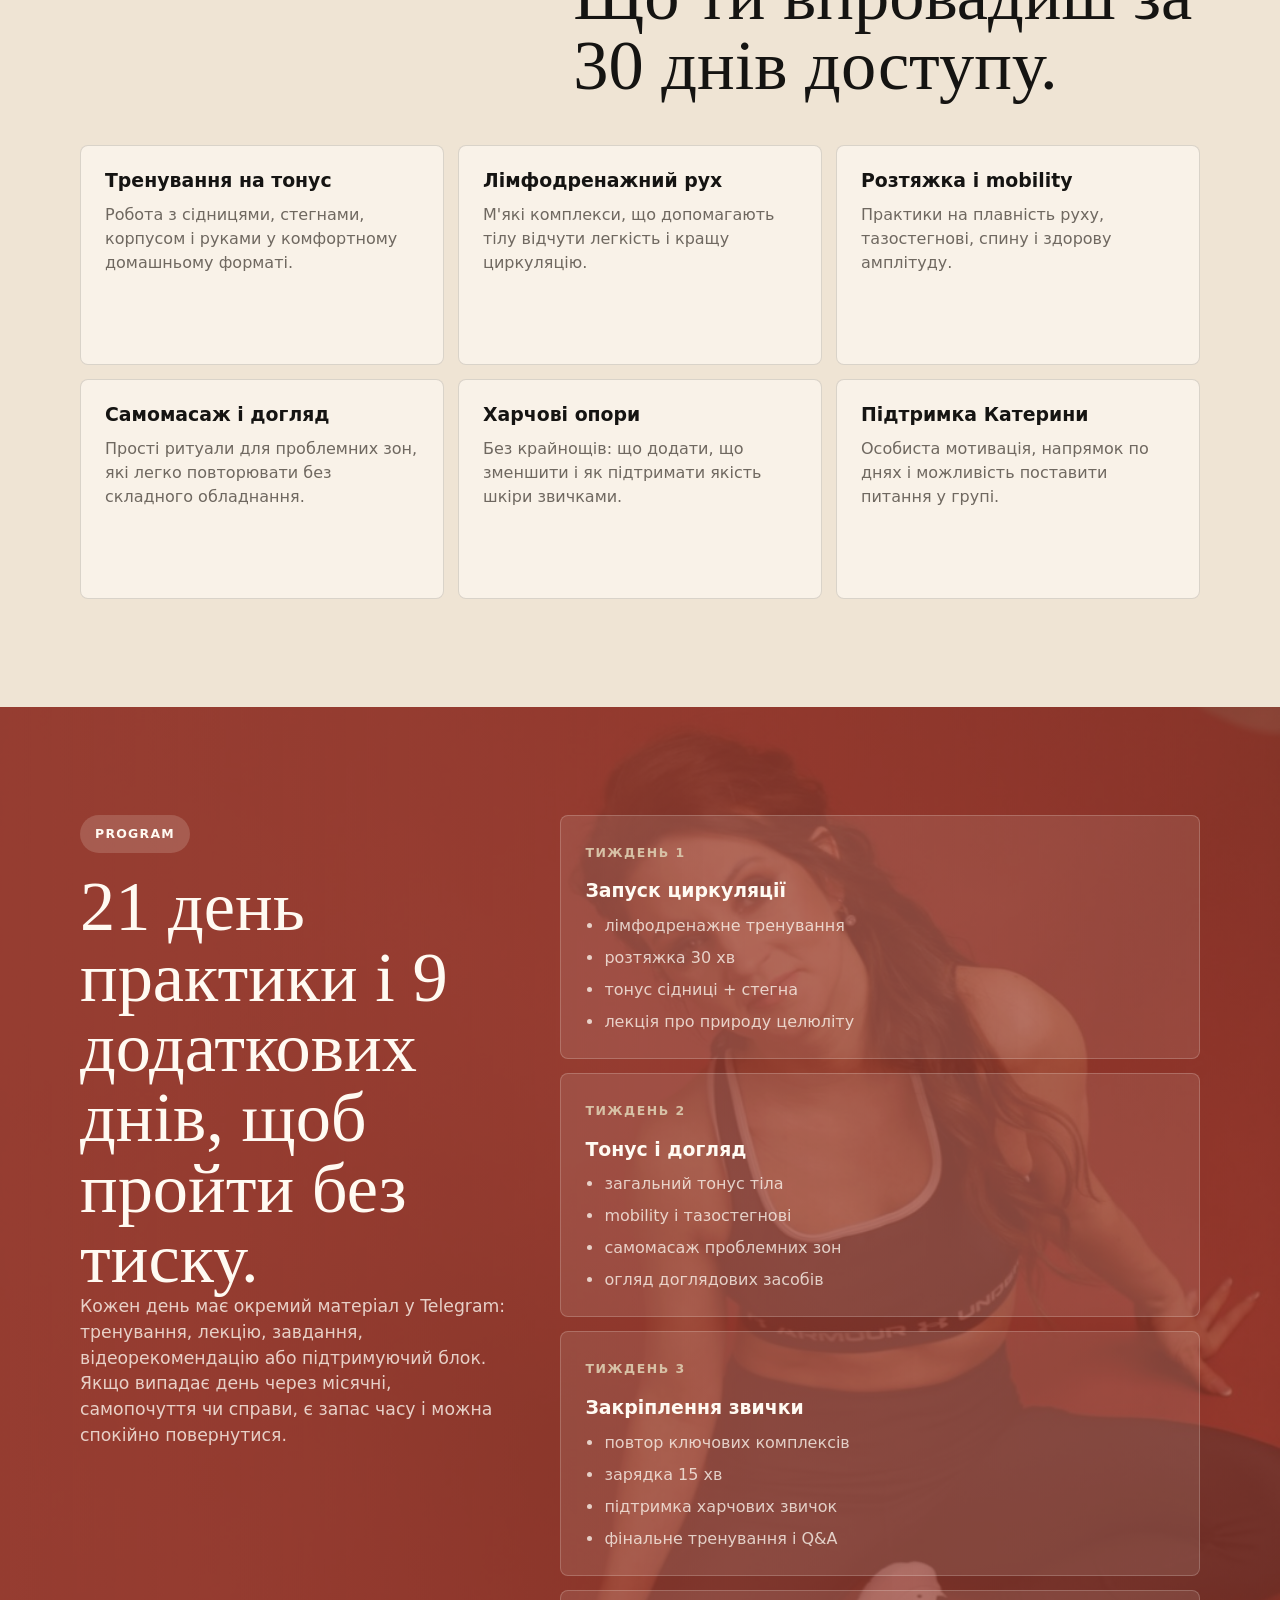
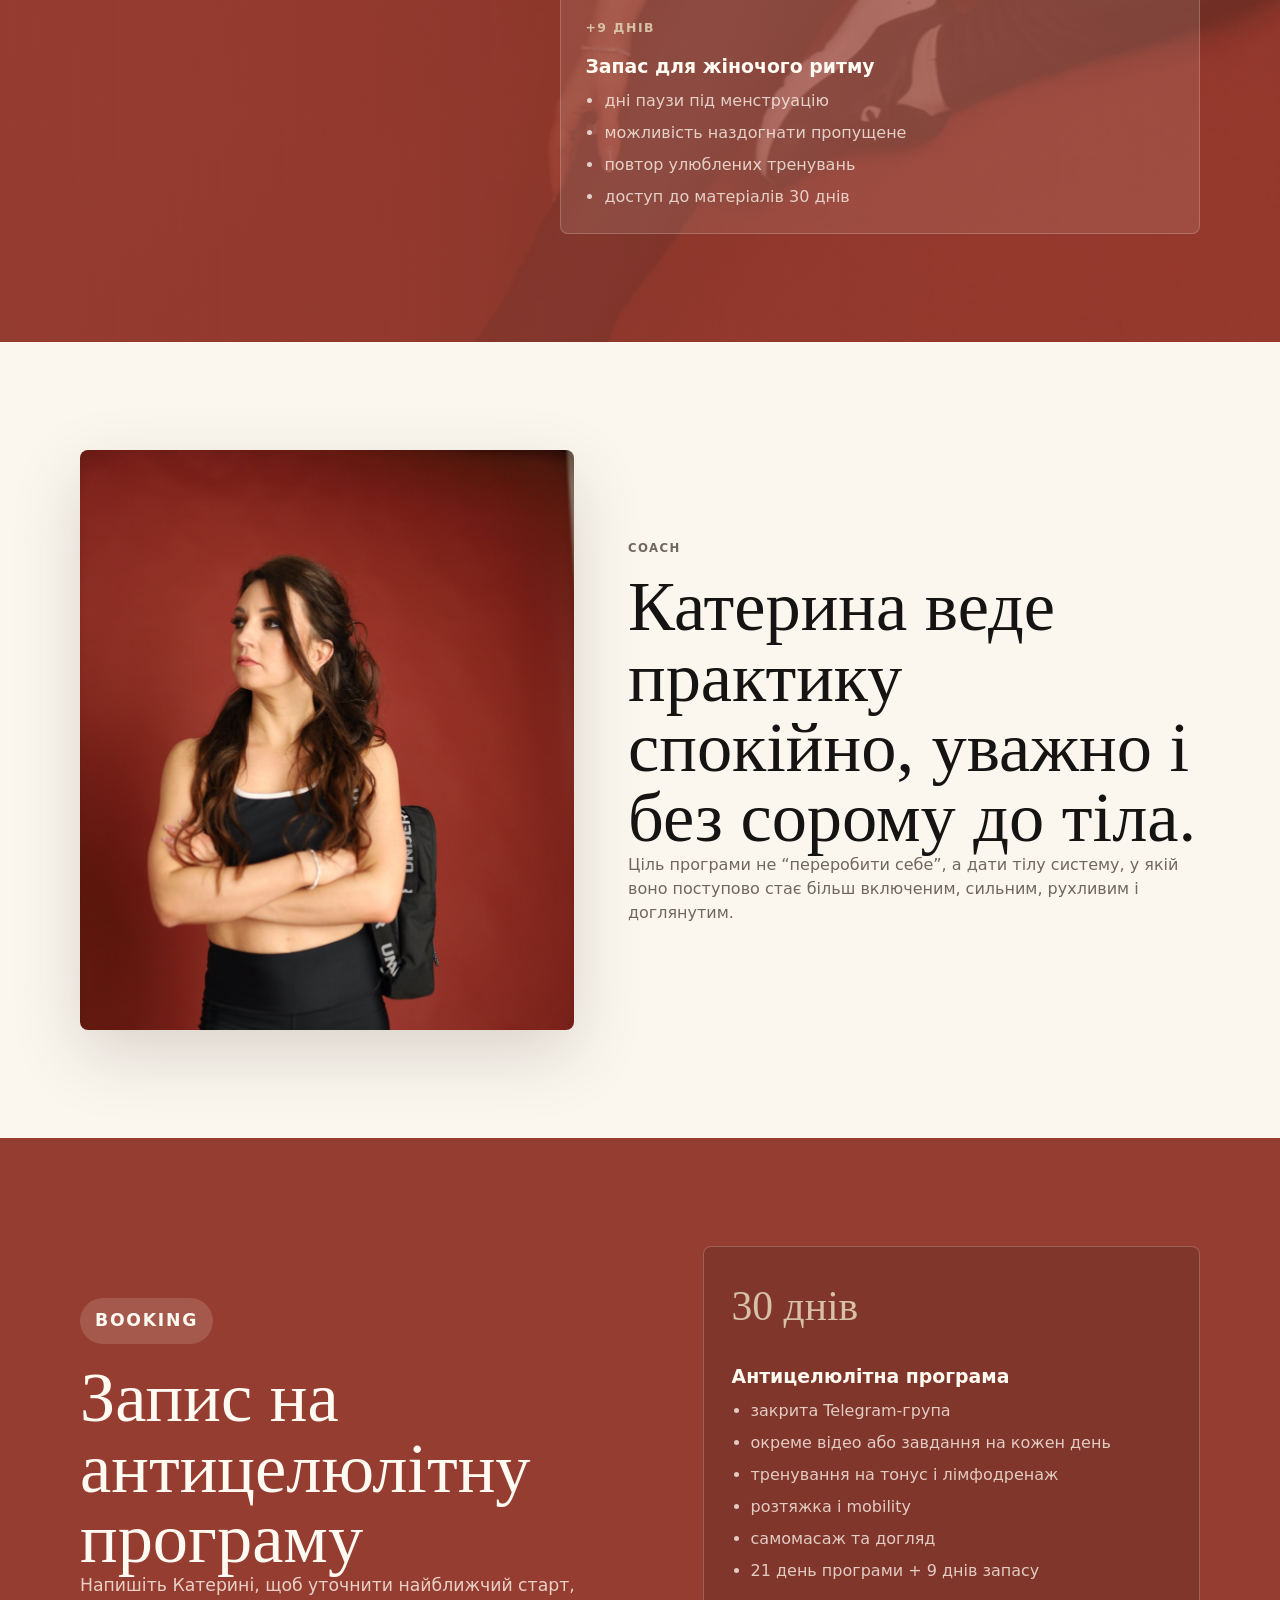
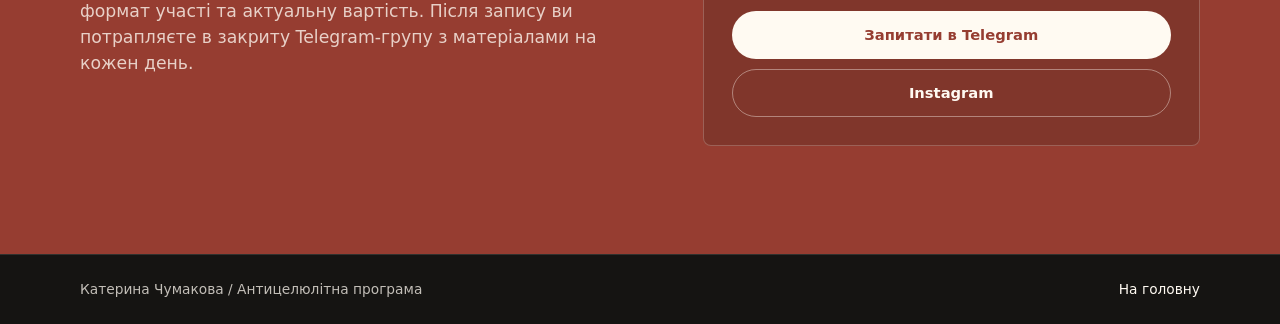
==== commit 27d2f98a: "Clarify anticellulite marathon format" ====
--- a/anticellulite.html
+++ b/anticellulite.html
@@ -27,19 +27,20 @@
     <main>
       <section class="cell-hero">
         <div class="cell-hero-copy">
-          <p class="sale-pill">21-денна програма</p>
+          <p class="sale-pill">21 день + 9 днів запасу</p>
           <h1>Бій целюліту через рух, тонус і турботу про тіло.</h1>
           <p>
-            Впровадь звичку тренуватись, тягнутись і доглядати за тілом так, щоб шкіра
-            виглядала більш рівною, пружною і живою.
+            Впровадь звичку тренуватись, тягнутись і доглядати за тілом у закритій
+            Telegram-групі, де Катя щодня веде, мотивує і направляє особисто.
           </p>
           <div class="sale-actions">
             <a class="button primary" href="#tarif">Взяти участь</a>
             <a class="button secondary" href="#program">Подивитись програму</a>
           </div>
           <div class="sale-meta" aria-label="Параметри програми">
-            <span>21 день</span>
-            <span>доступ 2 місяці</span>
+            <span>21 основний день</span>
+            <span>+9 днів запасу</span>
+            <span>доступ 30 днів</span>
             <span>online</span>
           </div>
         </div>
@@ -68,9 +69,43 @@
             система: рух, кровообіг, лімфодренаж, тонус м'язів, догляд за шкірою і регулярність.
           </p>
           <p>
-            Програма створена як м'який, але структурний план на 21 день: без жорсткого тиску,
-            зате з конкретними діями щодня.
-          </p>
+            Програма створена як м'який, але структурний план: 21 основний день занять
+            і ще 9 днів запасу. Катя враховує жіночий цикл, менструацію, втому, поїздки
+            й те, що тілу іноді потрібен день паузи.
+          </p>
+        </div>
+      </section>
+
+      <section class="telegram-section">
+        <div>
+          <p class="eyebrow">telegram group</p>
+          <h2>Учасниці проходять марафон у закритій групі Каті.</h2>
+        </div>
+        <div class="telegram-flow">
+          <article>
+            <span>01</span>
+            <h3>Окреме відео на кожен день</h3>
+            <p>
+              У групі є день 1, день 2, день 3 і так далі: учасниця відкриває потрібний день,
+              дивиться відео, лекцію або завдання і займається у своєму темпі.
+            </p>
+          </article>
+          <article>
+            <span>02</span>
+            <h3>Лекції, тренування і бонуси</h3>
+            <p>
+              Окрім тренувань, є вступний урок, доглядові рекомендації, бонусні медитації,
+              відповіді на питання, фото-звіти і простір для вражень.
+            </p>
+          </article>
+          <article>
+            <span>03</span>
+            <h3>Катя мотивує особисто</h3>
+            <p>
+              Катя не просто віддає записи: вона підтримує, направляє, реагує на звіти
+              і допомагає не зійти з дистанції, коли пропадає мотивація.
+            </p>
+          </article>
         </div>
       </section>
 
@@ -100,7 +135,7 @@
       <section id="inside" class="inside-section">
         <div class="section-heading">
           <p>inside</p>
-          <h2>Що ти впровадиш за 21 день.</h2>
+          <h2>Що ти впровадиш за 30 днів доступу.</h2>
         </div>
         <div class="inside-grid">
           <article>
@@ -125,7 +160,7 @@
           </article>
           <article>
             <h3>Підтримка Катерини</h3>
-            <p>Можливість поставити питання і підібрати темп під свій стан та рівень підготовки.</p>
+            <p>Особиста мотивація, напрямок по днях і можливість поставити питання у групі.</p>
           </article>
         </div>
       </section>
@@ -133,10 +168,11 @@
       <section id="program" class="program-section">
         <div class="program-intro">
           <p class="sale-pill">program</p>
-          <h2>Один день = один впевнений крок до більш пружного тіла.</h2>
-          <p>
-            Структура натхненна форматом марафону: короткі тренування, розтяжка, догляд,
-            відеорекомендації та лекційні блоки, які збираються в одну систему.
+          <h2>21 день практики і 9 додаткових днів, щоб пройти без тиску.</h2>
+          <p>
+            Кожен день має окремий матеріал у Telegram: тренування, лекцію, завдання,
+            відеорекомендацію або підтримуючий блок. Якщо випадає день через місячні,
+            самопочуття чи справи, є запас часу і можна спокійно повернутися.
           </p>
         </div>
         <div class="week-grid">
@@ -167,7 +203,17 @@
               <li>повтор ключових комплексів</li>
               <li>зарядка 15 хв</li>
               <li>підтримка харчових звичок</li>
-              <li>Q&A і відповіді на питання</li>
+              <li>фінальне тренування і Q&A</li>
+            </ul>
+          </article>
+          <article>
+            <span>+9 днів</span>
+            <h3>Запас для жіночого ритму</h3>
+            <ul>
+              <li>дні паузи під менструацію</li>
+              <li>можливість наздогнати пропущене</li>
+              <li>повтор улюблених тренувань</li>
+              <li>доступ до матеріалів 30 днів</li>
             </ul>
           </article>
         </div>
@@ -193,17 +239,20 @@
           <h2>Запис на антицелюлітну програму</h2>
           <p>
             Напишіть Катерині, щоб уточнити найближчий старт, формат участі та актуальну
-            вартість. Якщо старт ще формується, вас додадуть у список очікування.
+            вартість. Після запису ви потрапляєте в закриту Telegram-групу з матеріалами
+            на кожен день.
           </p>
         </div>
         <div class="tariff-card">
-          <span>21 день</span>
+          <span>30 днів</span>
           <h3>Антицелюлітна програма</h3>
           <ul>
+            <li>закрита Telegram-група</li>
+            <li>окреме відео або завдання на кожен день</li>
             <li>тренування на тонус і лімфодренаж</li>
             <li>розтяжка і mobility</li>
             <li>самомасаж та догляд</li>
-            <li>доступ до матеріалів 2 місяці</li>
+            <li>21 день програми + 9 днів запасу</li>
           </ul>
           <div class="tariff-actions">
             <a class="button primary" href="https://t.me/kateryna_mihailovna" target="_blank" rel="noopener noreferrer">Запитати в Telegram</a>
--- a/styles.css
+++ b/styles.css
@@ -853,6 +853,7 @@
 }
 
 .cell-problem,
+.telegram-section,
 .inside-section,
 .program-section,
 .coach-section,
@@ -878,6 +879,51 @@
 .problem-copy {
   color: var(--muted);
   font-size: 1.12rem;
+}
+
+.telegram-section {
+  display: grid;
+  grid-template-columns: minmax(280px, 0.72fr) minmax(360px, 1fr);
+  gap: 54px;
+  color: var(--cream);
+  background:
+    linear-gradient(90deg, rgba(21, 20, 18, 0.9), rgba(21, 20, 18, 0.66)),
+    url("assets/gallery-01.JPG");
+  background-position: center;
+  background-size: cover;
+}
+
+.telegram-section .eyebrow {
+  color: var(--sand);
+}
+
+.telegram-section h2 {
+  margin-bottom: 0;
+}
+
+.telegram-flow {
+  display: grid;
+  gap: 14px;
+}
+
+.telegram-flow article {
+  padding: 24px;
+  border: 1px solid rgba(255, 250, 242, 0.18);
+  border-radius: 8px;
+  background: rgba(255, 250, 242, 0.09);
+}
+
+.telegram-flow span {
+  display: inline-block;
+  margin-bottom: 30px;
+  color: var(--sand);
+  font-family: Georgia, "Times New Roman", serif;
+  font-size: 2rem;
+}
+
+.telegram-flow p {
+  margin-bottom: 0;
+  color: rgba(255, 250, 242, 0.74);
 }
 
 .pain-grid {
@@ -1116,6 +1162,7 @@
 
   .cell-hero,
   .cell-problem,
+  .telegram-section,
   .program-section,
   .coach-section,
   .tariff-section {
@@ -1278,6 +1325,7 @@
   }
 
   .cell-problem,
+  .telegram-section,
   .inside-section,
   .program-section,
   .coach-section,
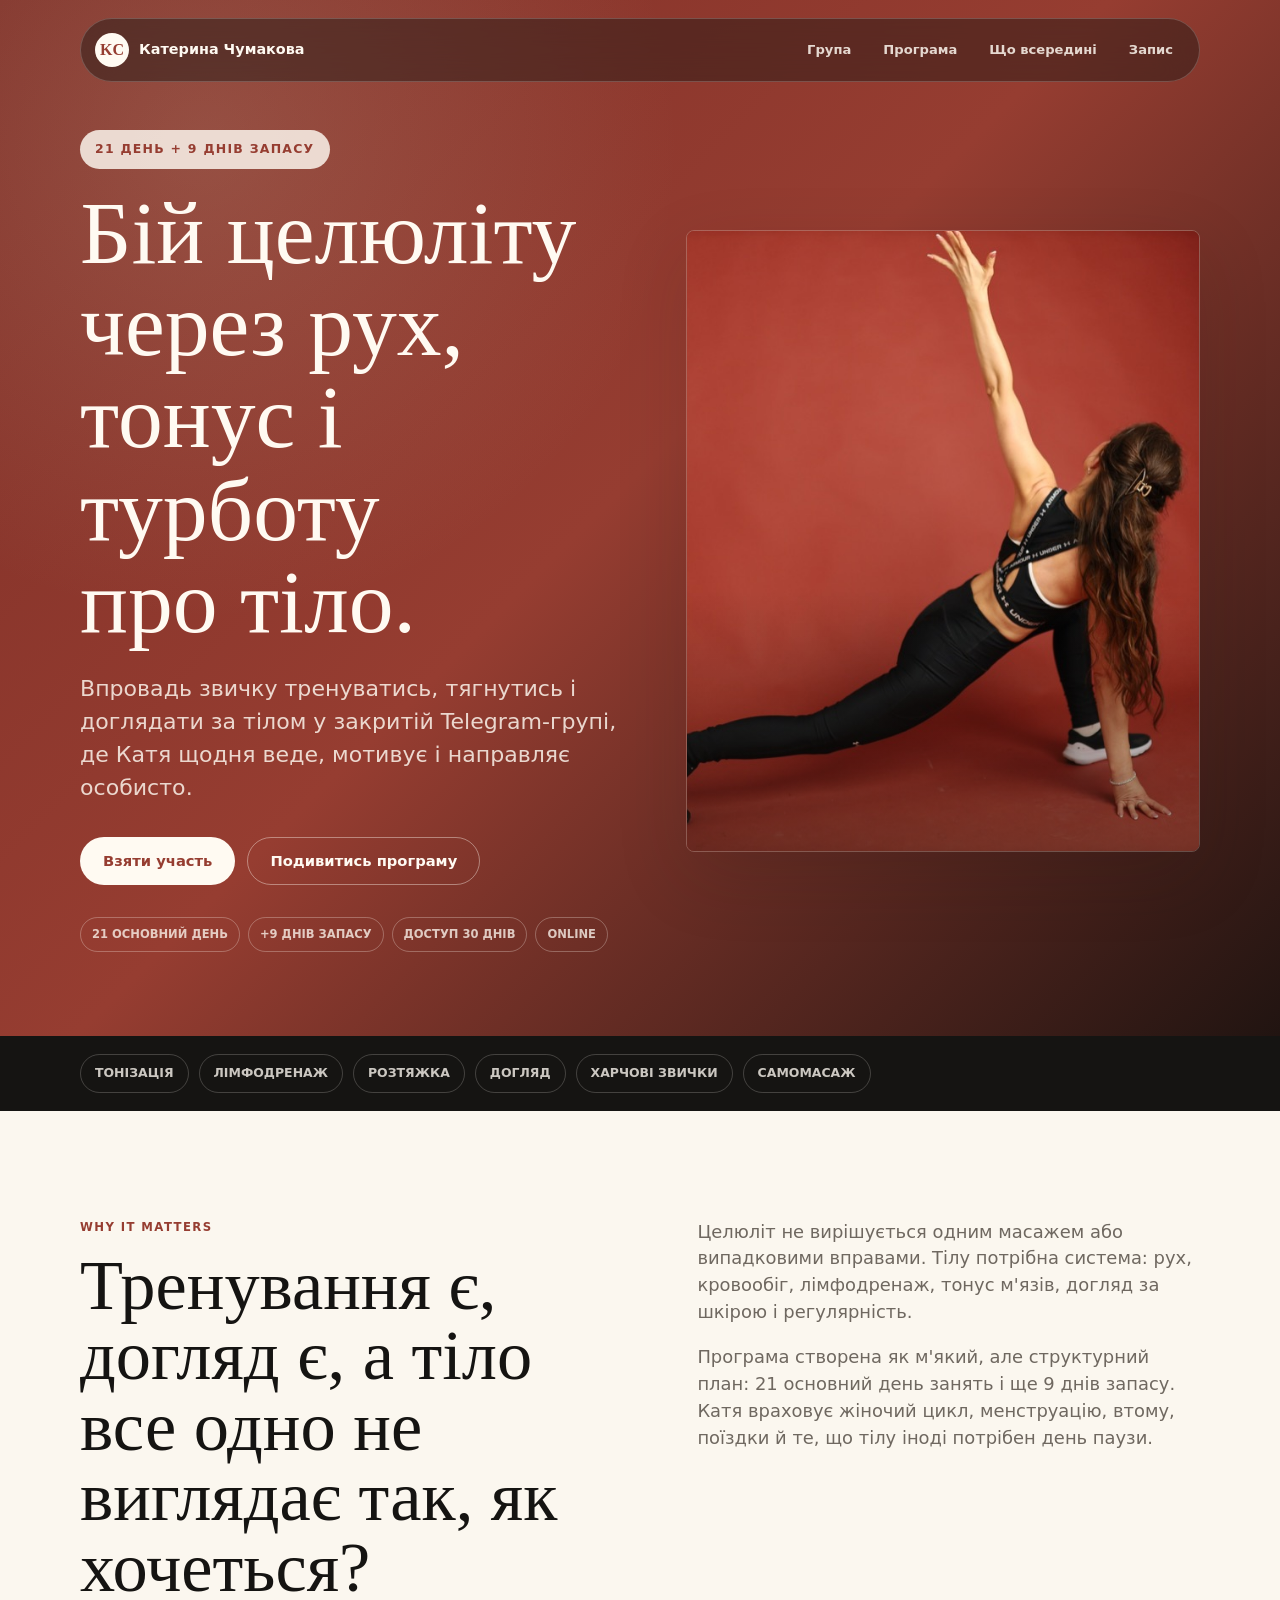
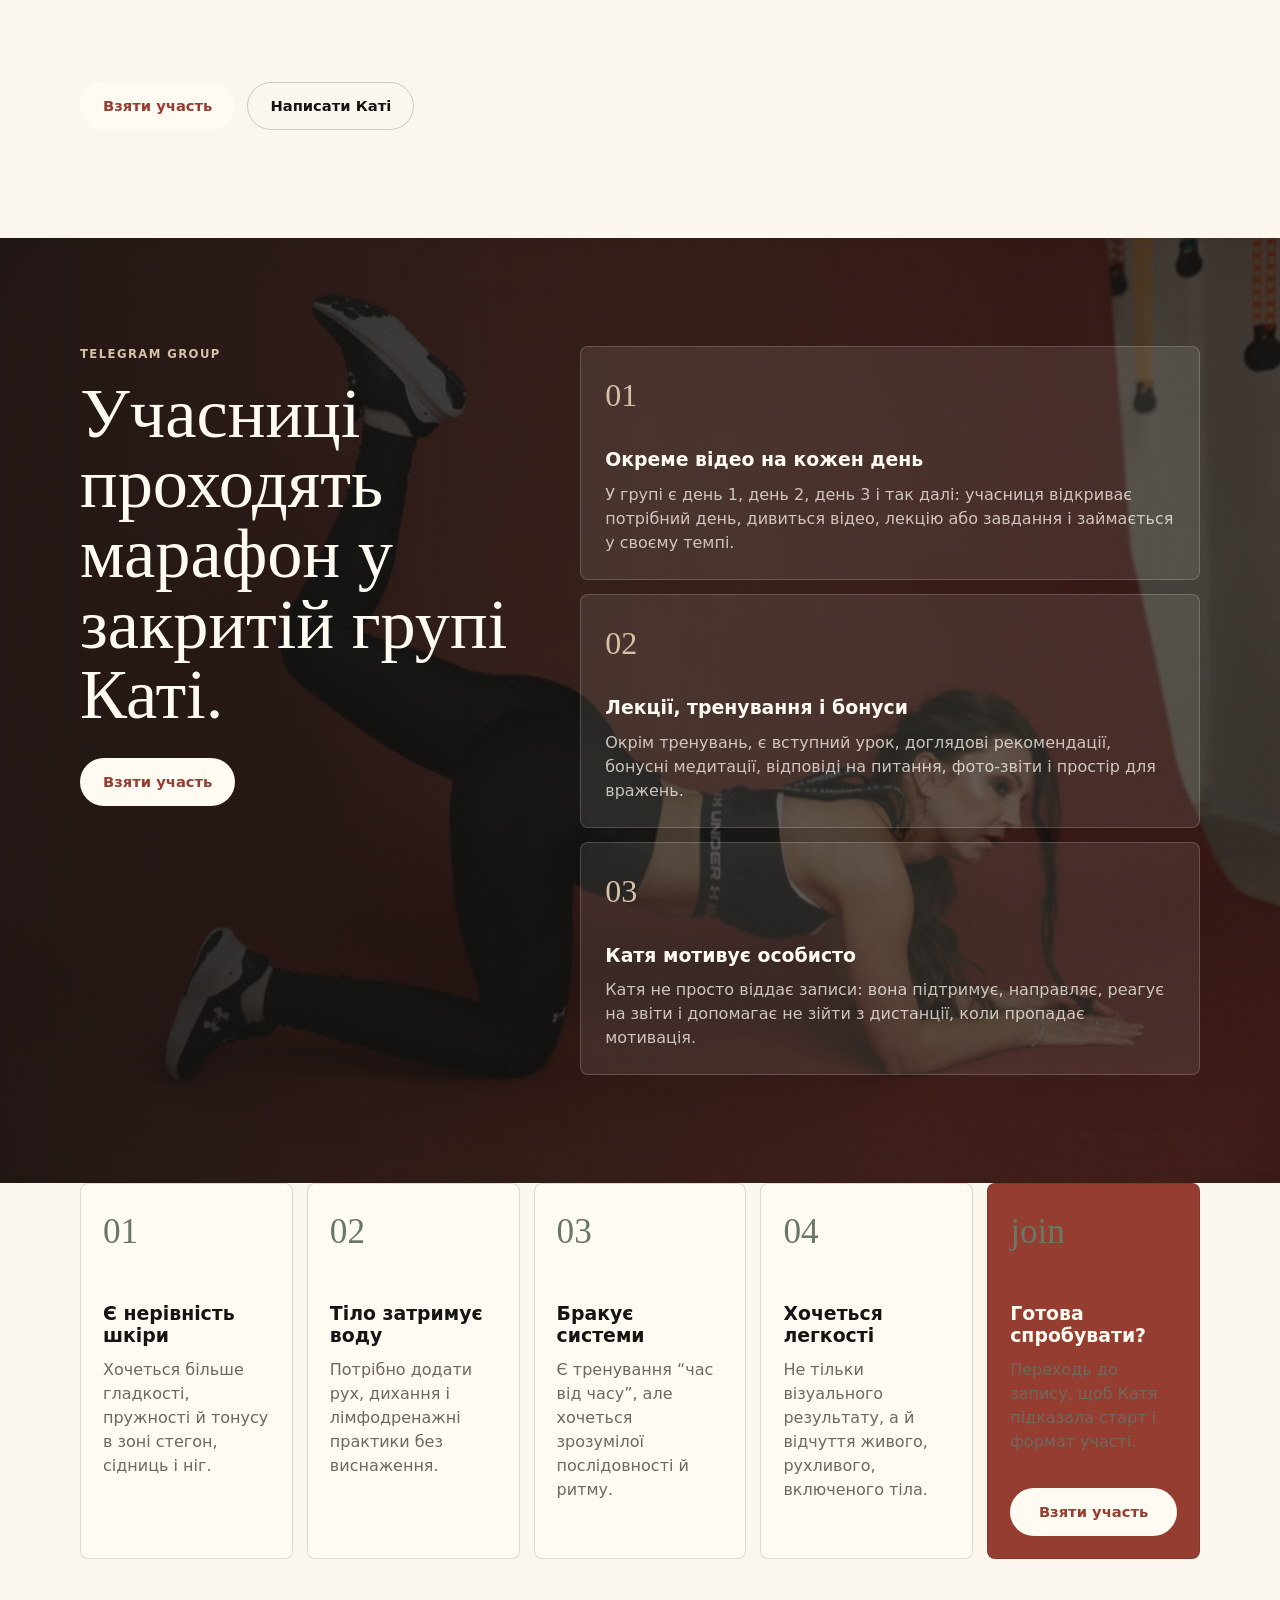
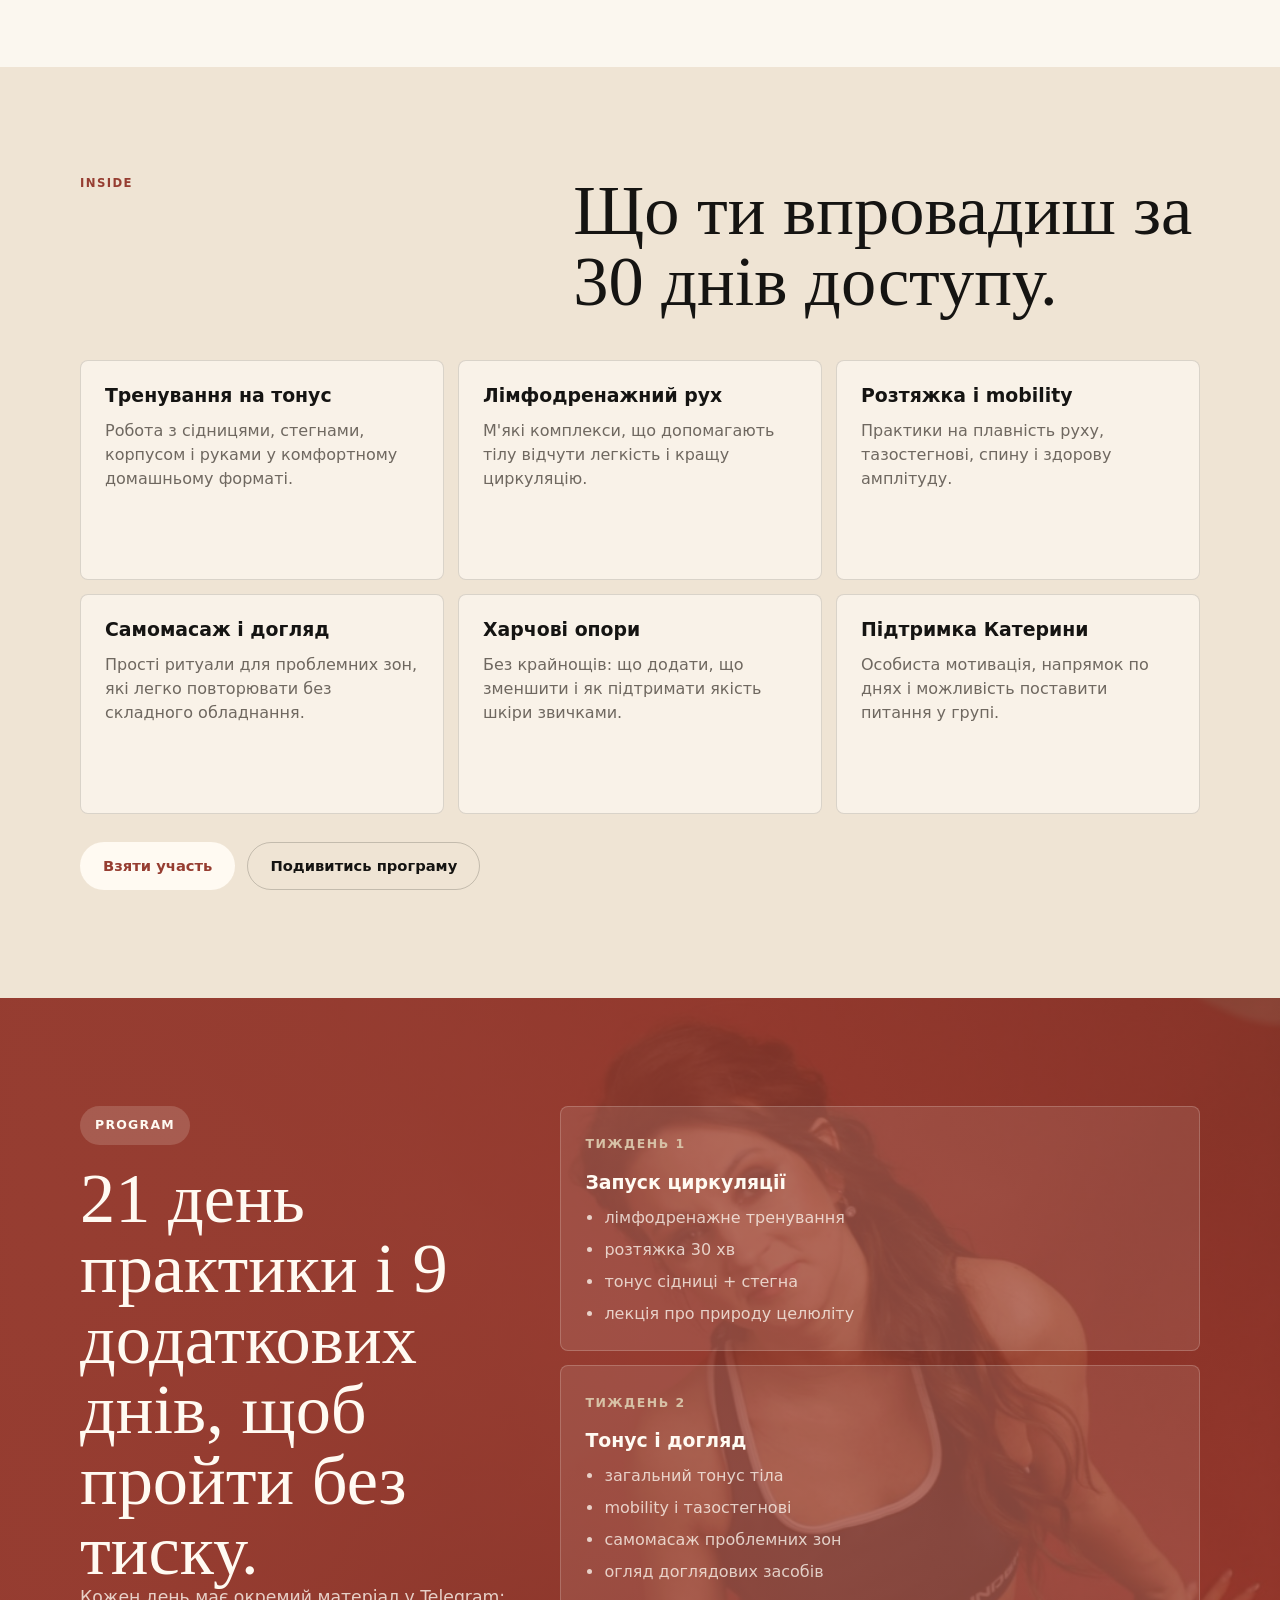
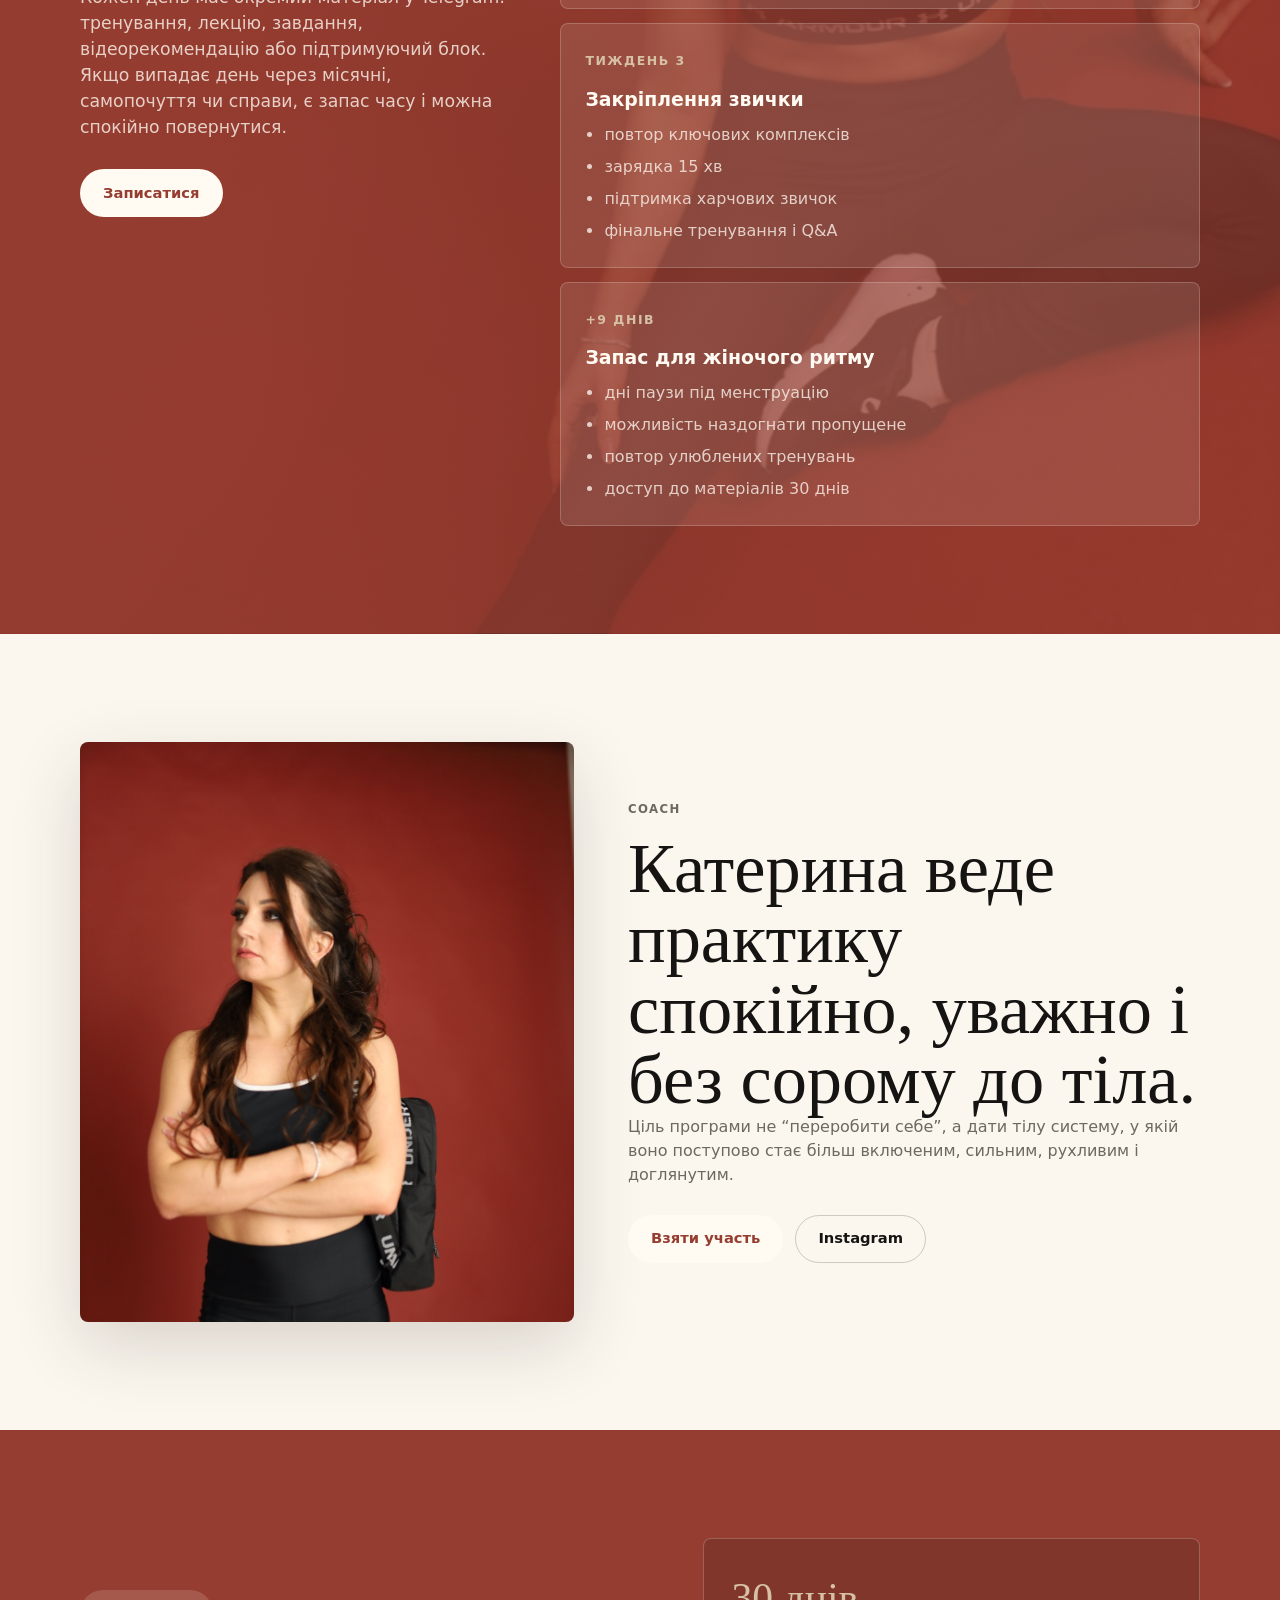
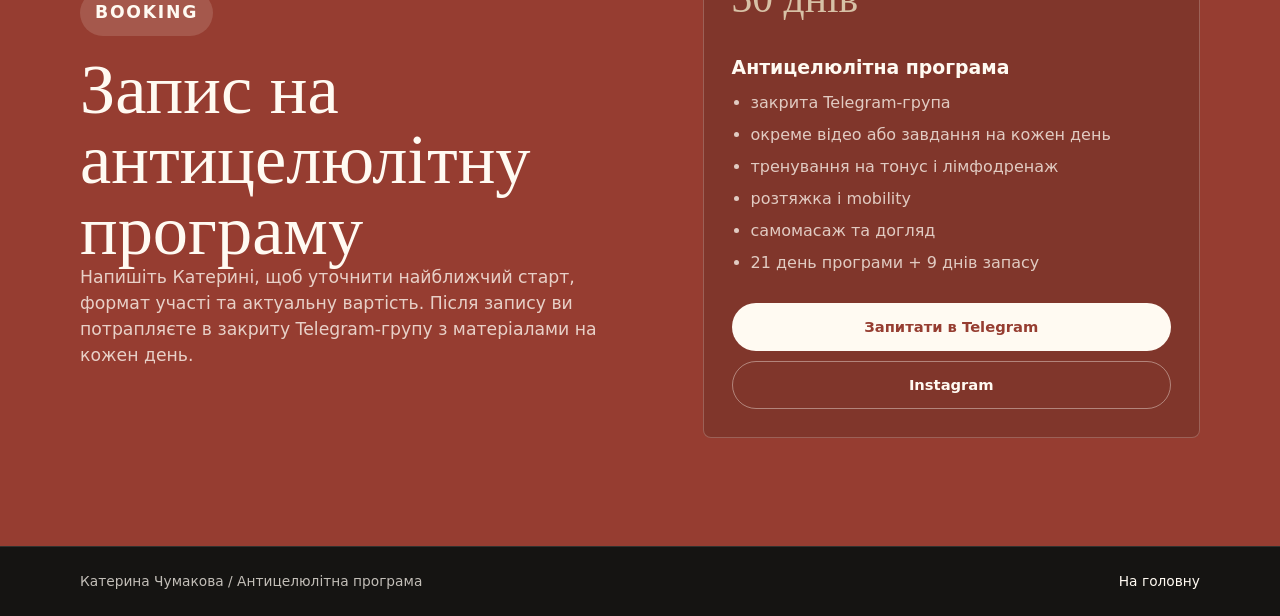
==== commit 42abc760: "Add marathon CTAs and menu link" ====
--- a/anticellulite.html
+++ b/anticellulite.html
@@ -18,6 +18,7 @@
         <strong>Катерина Чумакова</strong>
       </a>
       <nav class="sale-nav" aria-label="Розділи сторінки">
+        <a href="#telegram">Група</a>
         <a href="#program">Програма</a>
         <a href="#inside">Що всередині</a>
         <a href="#tarif">Запис</a>
@@ -74,12 +75,19 @@
             й те, що тілу іноді потрібен день паузи.
           </p>
         </div>
-      </section>
-
-      <section class="telegram-section">
+        <div class="section-cta light-cta">
+          <a class="button primary" href="#tarif">Взяти участь</a>
+          <a class="button secondary" href="https://t.me/kateryna_mihailovna" target="_blank" rel="noopener noreferrer">Написати Каті</a>
+        </div>
+      </section>
+
+      <section id="telegram" class="telegram-section">
         <div>
           <p class="eyebrow">telegram group</p>
           <h2>Учасниці проходять марафон у закритій групі Каті.</h2>
+          <div class="section-cta">
+            <a class="button primary" href="#tarif">Взяти участь</a>
+          </div>
         </div>
         <div class="telegram-flow">
           <article>
@@ -130,6 +138,12 @@
           <h3>Хочеться легкості</h3>
           <p>Не тільки візуального результату, а й відчуття живого, рухливого, включеного тіла.</p>
         </article>
+        <article class="pain-cta-card">
+          <span>join</span>
+          <h3>Готова спробувати?</h3>
+          <p>Переходь до запису, щоб Катя підказала старт і формат участі.</p>
+          <a class="button primary" href="#tarif">Взяти участь</a>
+        </article>
       </section>
 
       <section id="inside" class="inside-section">
@@ -163,6 +177,10 @@
             <p>Особиста мотивація, напрямок по днях і можливість поставити питання у групі.</p>
           </article>
         </div>
+        <div class="section-cta light-cta">
+          <a class="button primary" href="#tarif">Взяти участь</a>
+          <a class="button secondary" href="#program">Подивитись програму</a>
+        </div>
       </section>
 
       <section id="program" class="program-section">
@@ -174,6 +192,9 @@
             відеорекомендацію або підтримуючий блок. Якщо випадає день через місячні,
             самопочуття чи справи, є запас часу і можна спокійно повернутися.
           </p>
+          <div class="section-cta">
+            <a class="button primary" href="#tarif">Записатися</a>
+          </div>
         </div>
         <div class="week-grid">
           <article>
@@ -230,6 +251,10 @@
             Ціль програми не “переробити себе”, а дати тілу систему, у якій воно поступово
             стає більш включеним, сильним, рухливим і доглянутим.
           </p>
+          <div class="section-cta light-cta">
+            <a class="button primary" href="#tarif">Взяти участь</a>
+            <a class="button secondary" href="https://www.instagram.com/aromaflex_by_kateryna" target="_blank" rel="noopener noreferrer">Instagram</a>
+          </div>
         </div>
       </section>
 
--- a/styles.css
+++ b/styles.css
@@ -745,6 +745,18 @@
   font-weight: 700;
 }
 
+.section-cta {
+  display: flex;
+  flex-wrap: wrap;
+  gap: 12px;
+  margin-top: 28px;
+}
+
+.section-cta.light-cta .button.secondary {
+  border-color: rgba(21, 20, 18, 0.2);
+  color: var(--ink);
+}
+
 .cell-hero {
   min-height: 100svh;
   display: grid;
@@ -928,7 +940,7 @@
 
 .pain-grid {
   display: grid;
-  grid-template-columns: repeat(4, 1fr);
+  grid-template-columns: repeat(5, 1fr);
   gap: 14px;
   padding: 0 max(24px, calc((100vw - 1120px) / 2)) 108px;
   background: var(--ivory);
@@ -946,6 +958,28 @@
   min-height: 250px;
   padding: 22px;
   background: var(--cream);
+}
+
+.pain-cta-card {
+  display: flex;
+  flex-direction: column;
+  justify-content: space-between;
+  color: var(--cream);
+  background: var(--terracotta) !important;
+}
+
+.pain-cta-card span,
+.pain-cta-card p {
+  color: rgba(255, 250, 242, 0.76);
+}
+
+.pain-cta-card h3 {
+  color: var(--cream);
+}
+
+.pain-cta-card .button {
+  width: 100%;
+  margin-top: 18px;
 }
 
 .pain-grid span,
@@ -1315,7 +1349,8 @@
   }
 
   .sale-actions .button,
-  .tariff-actions .button {
+  .tariff-actions .button,
+  .section-cta .button {
     width: 100%;
   }
 
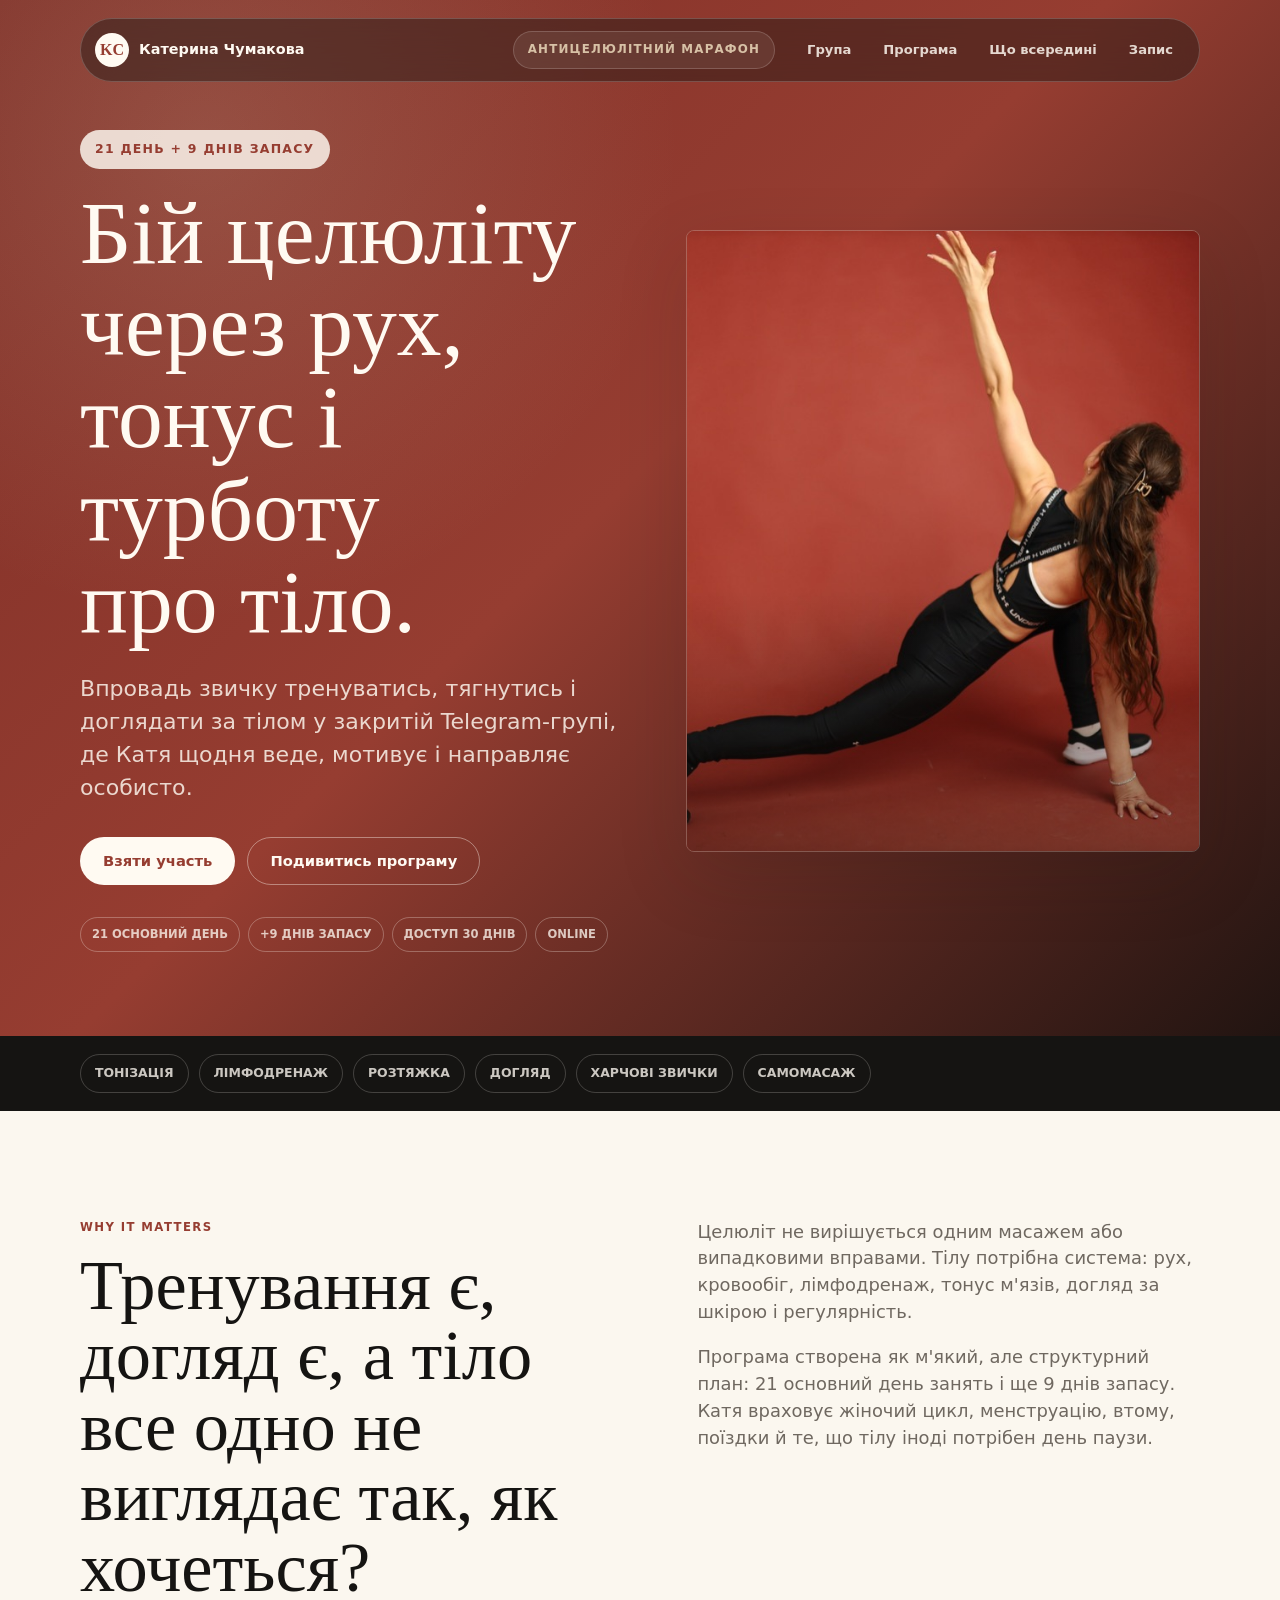
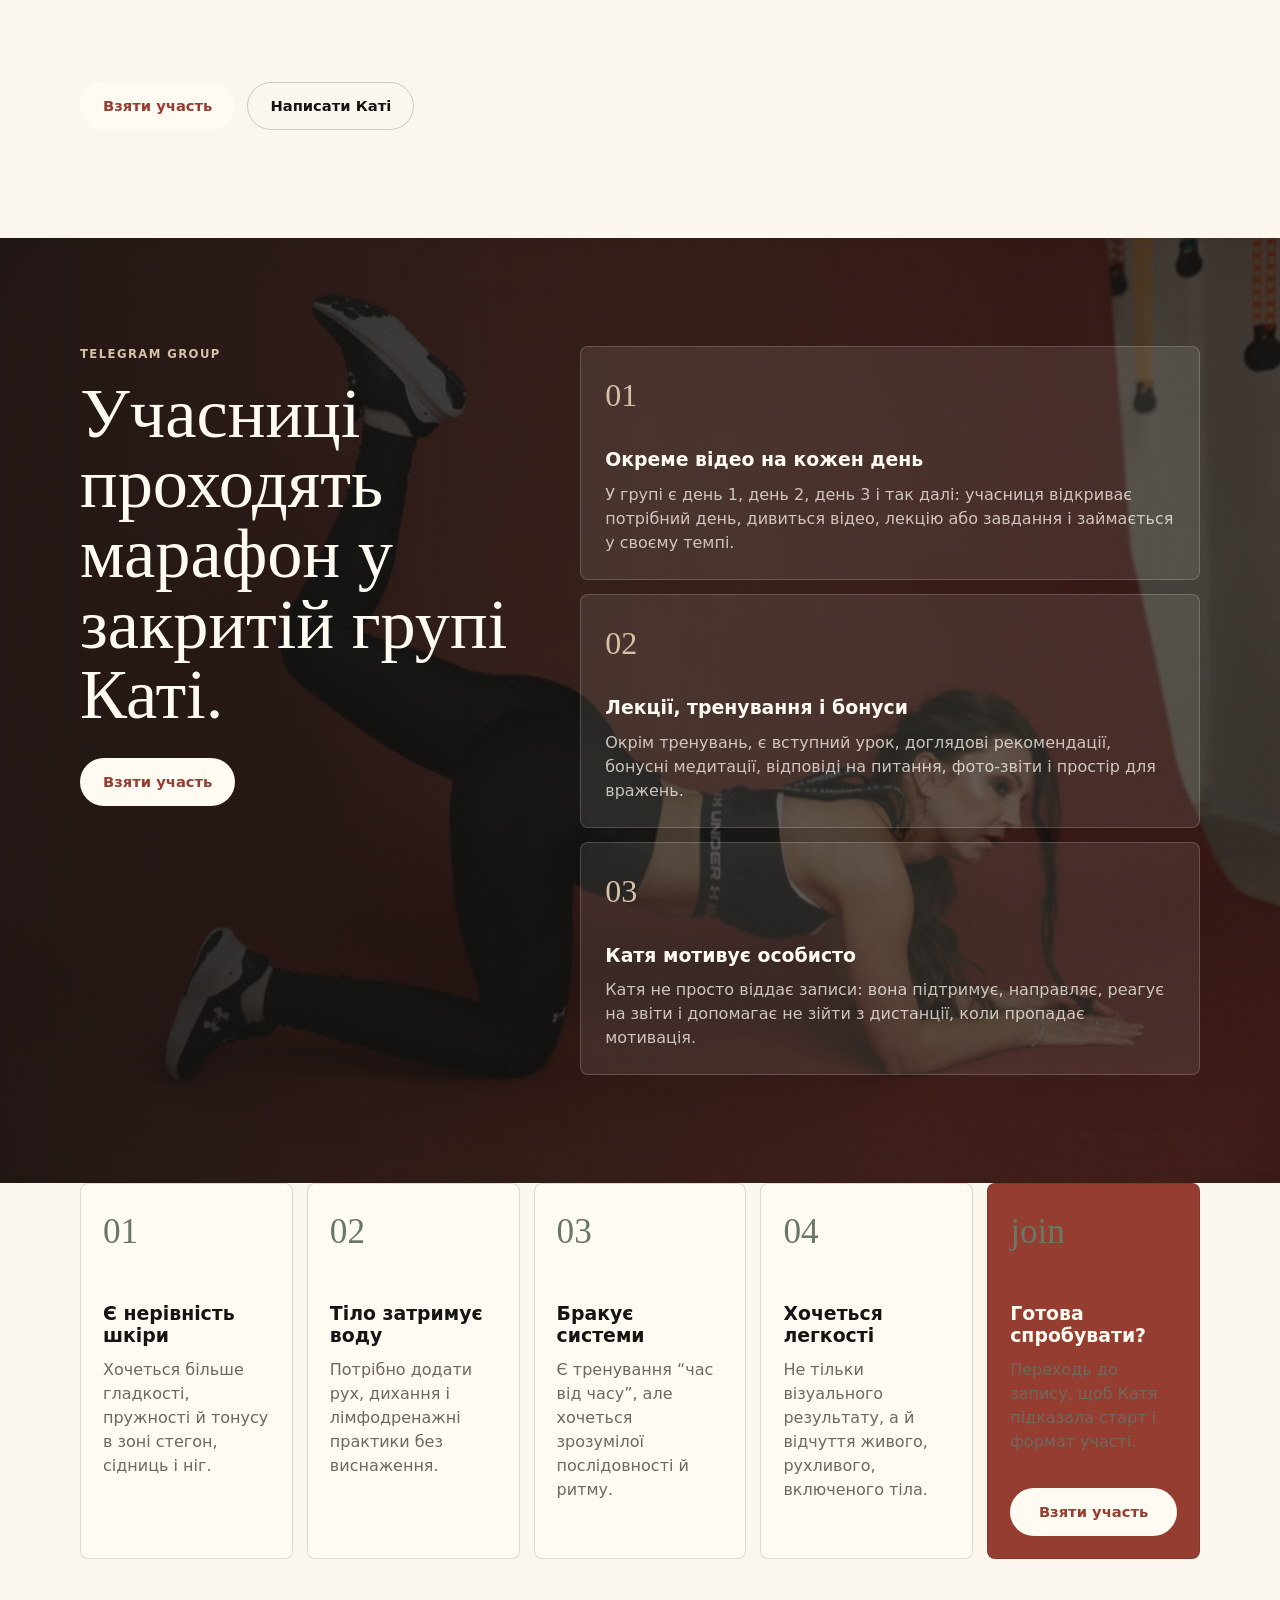
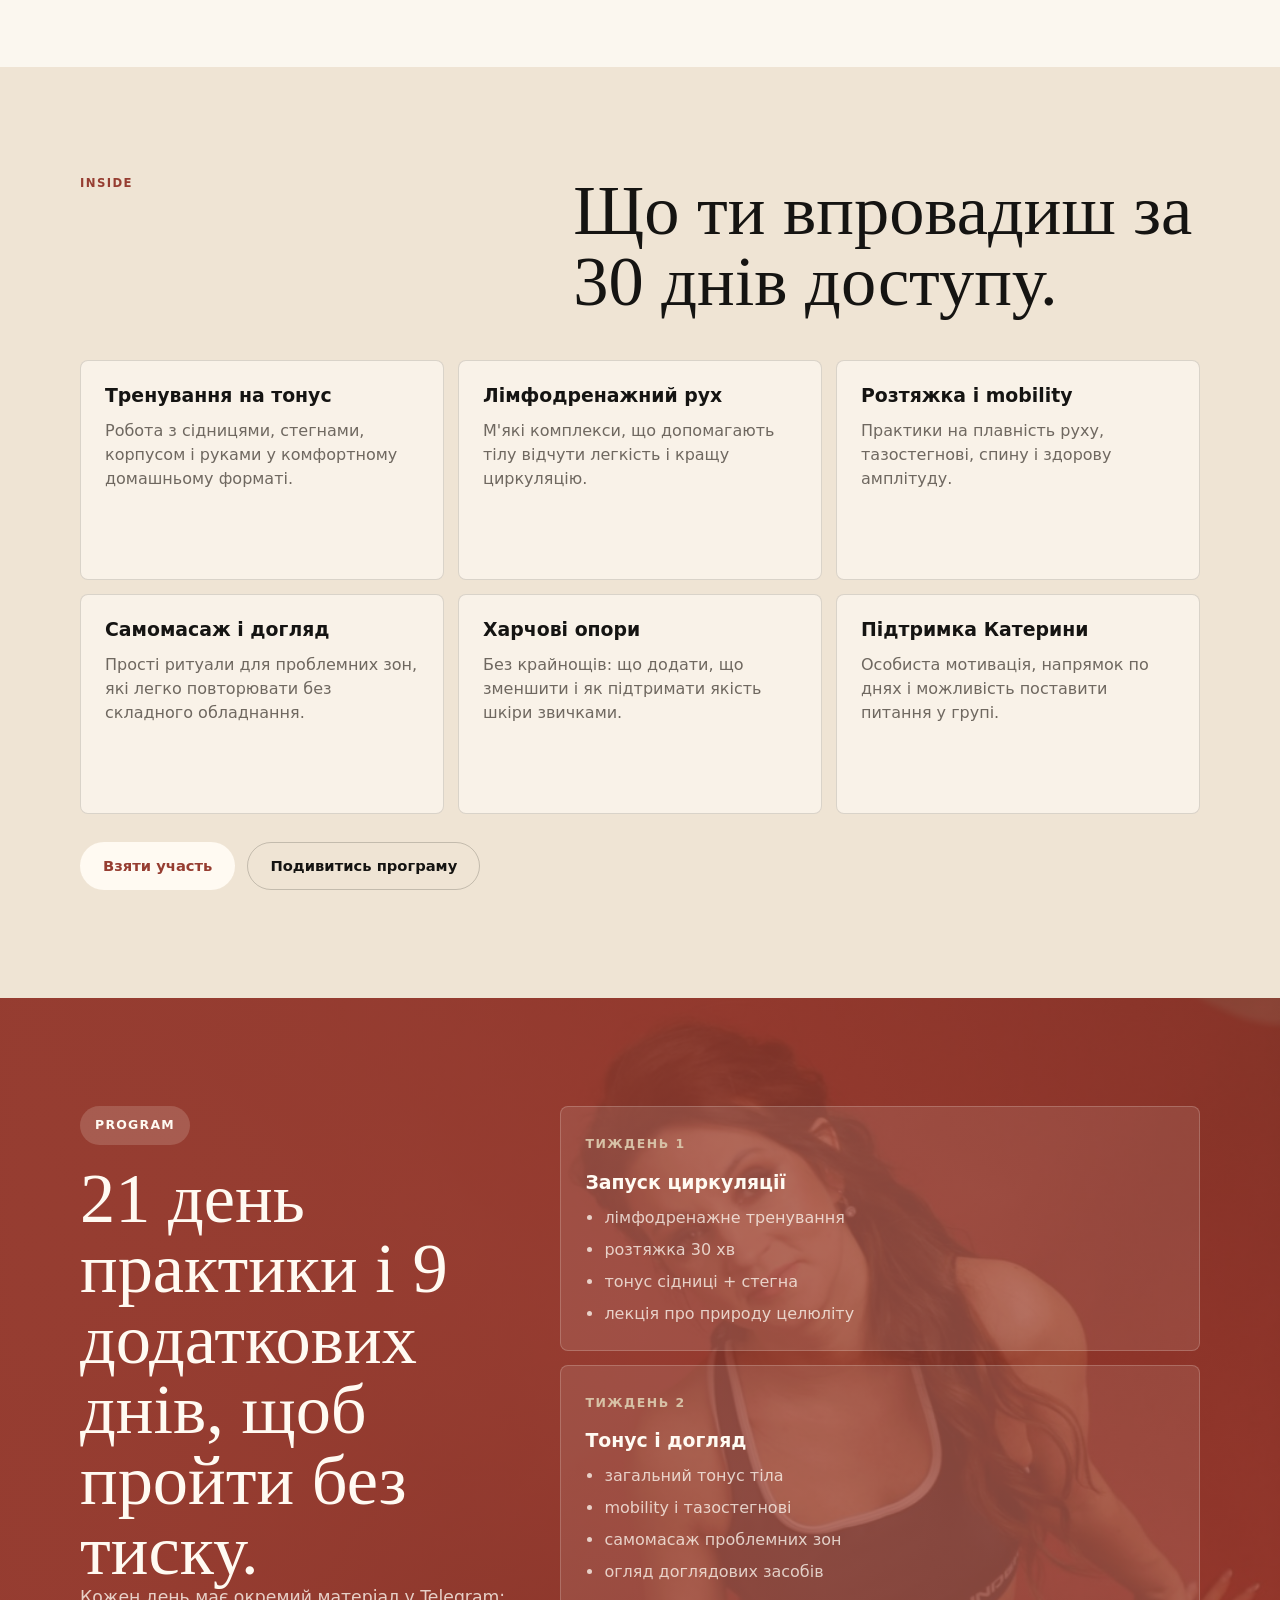
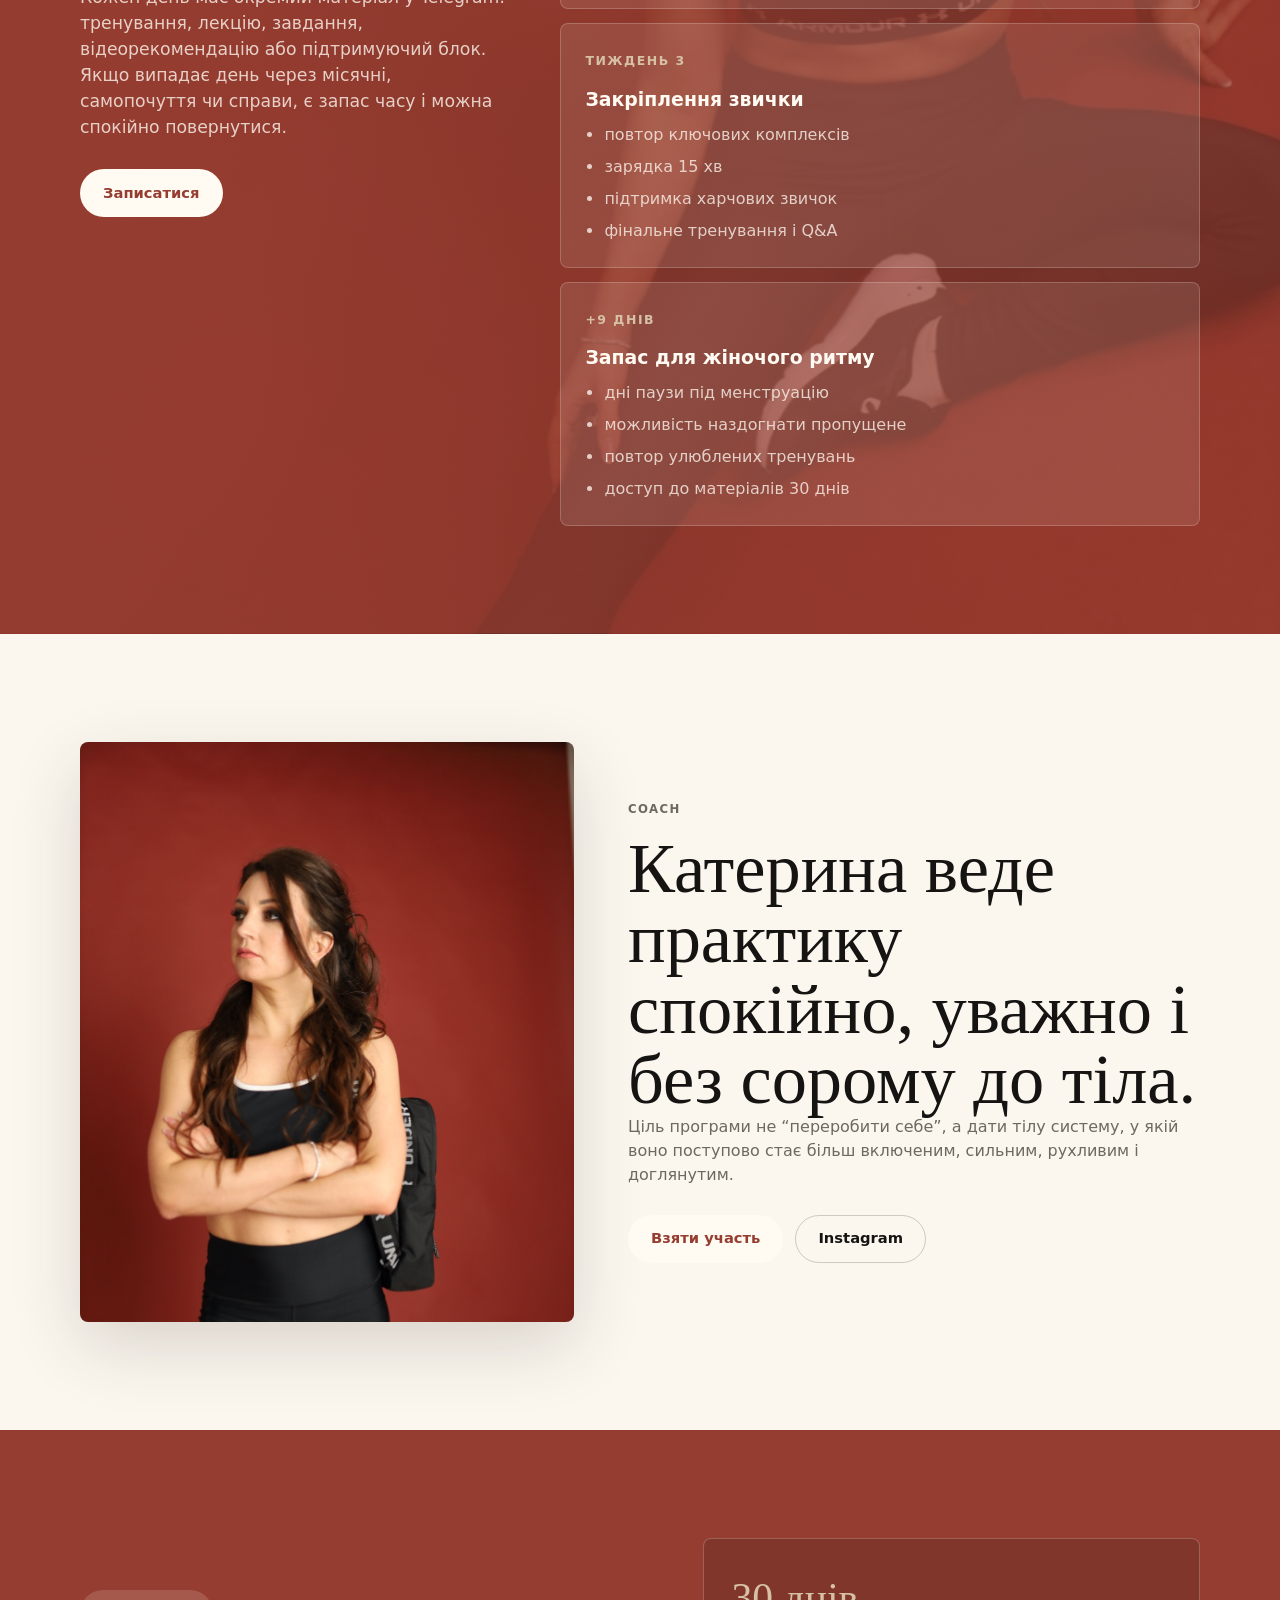
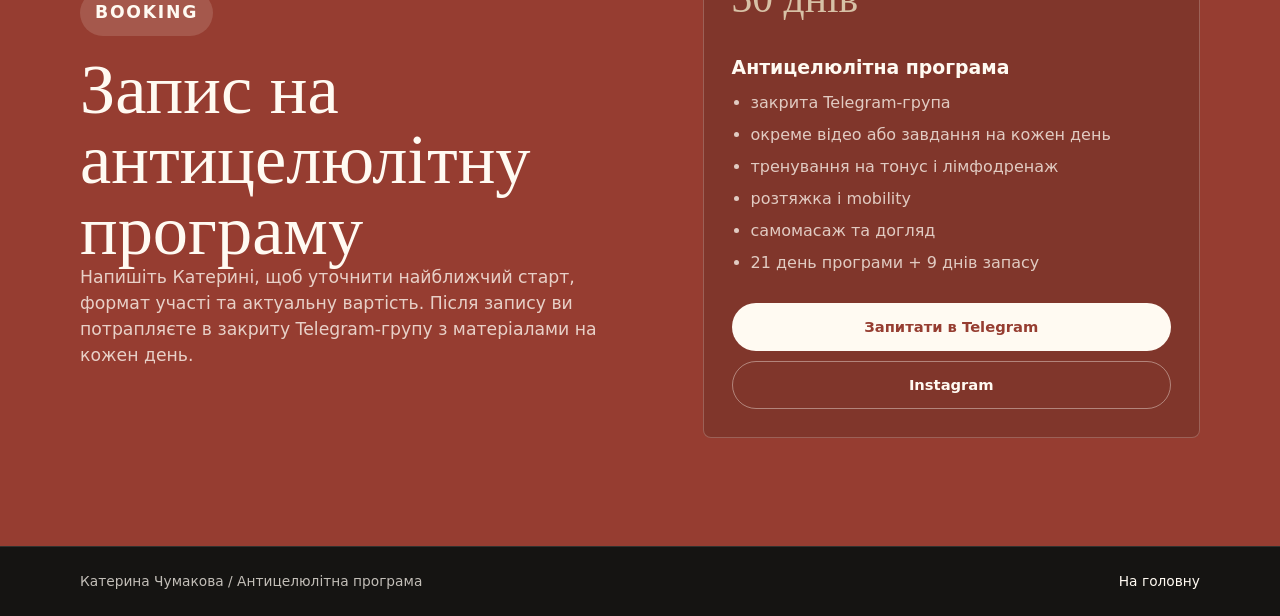
==== commit d3b27303: "Add page badge to marathon header" ====
--- a/anticellulite.html
+++ b/anticellulite.html
@@ -17,6 +17,7 @@
         <span>KC</span>
         <strong>Катерина Чумакова</strong>
       </a>
+      <div class="page-badge" aria-label="Назва сторінки">Антицелюлітний марафон</div>
       <nav class="sale-nav" aria-label="Розділи сторінки">
         <a href="#telegram">Група</a>
         <a href="#program">Програма</a>
--- a/styles.css
+++ b/styles.css
@@ -737,6 +737,21 @@
   gap: 8px;
 }
 
+.page-badge {
+  flex: 0 1 auto;
+  margin-left: auto;
+  padding: 9px 14px;
+  border: 1px solid rgba(255, 250, 242, 0.18);
+  border-radius: 999px;
+  color: var(--sand);
+  background: rgba(255, 250, 242, 0.08);
+  font-size: 0.74rem;
+  font-weight: 850;
+  letter-spacing: 0.1em;
+  text-transform: uppercase;
+  white-space: nowrap;
+}
+
 .sale-nav a {
   padding: 9px 12px;
   border-radius: 999px;
@@ -1233,6 +1248,11 @@
     border-radius: 24px;
   }
 
+  .page-badge {
+    margin-left: 0;
+    font-size: 0.68rem;
+  }
+
   .sale-nav {
     display: none;
   }
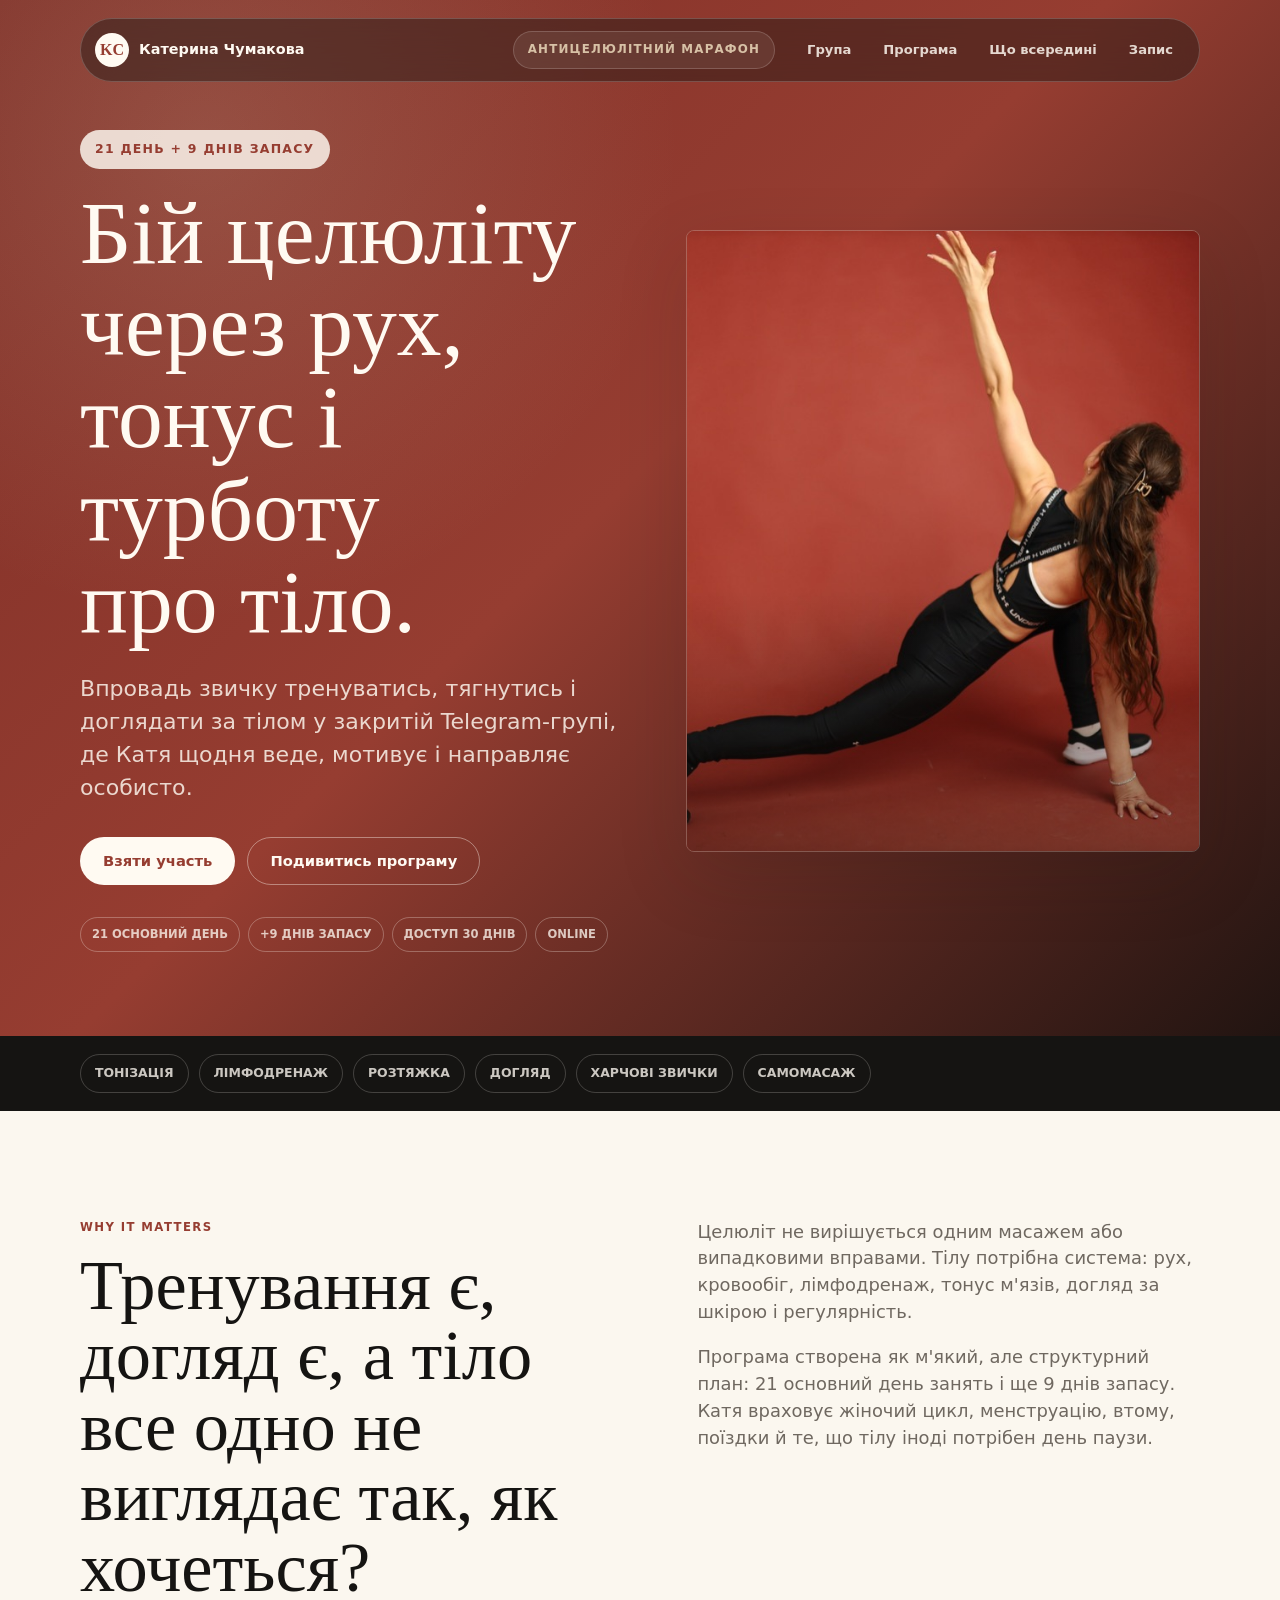
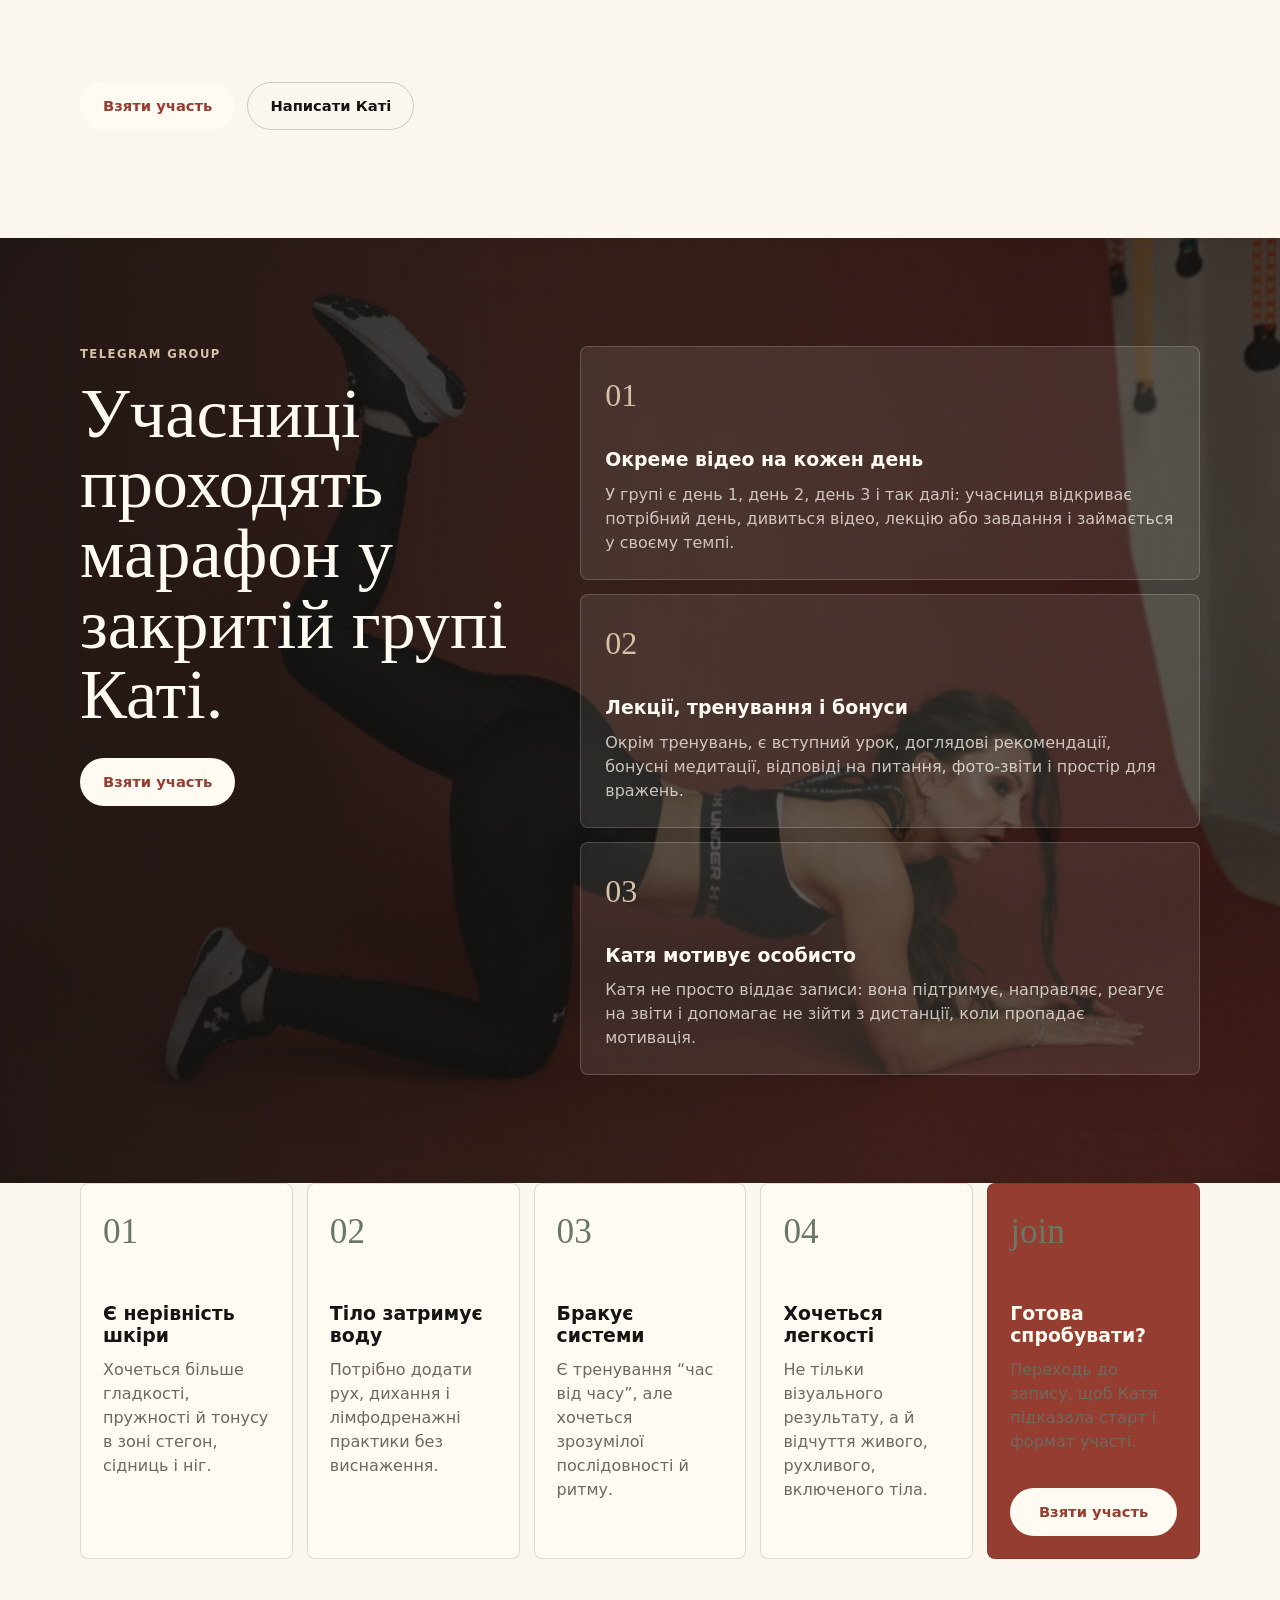
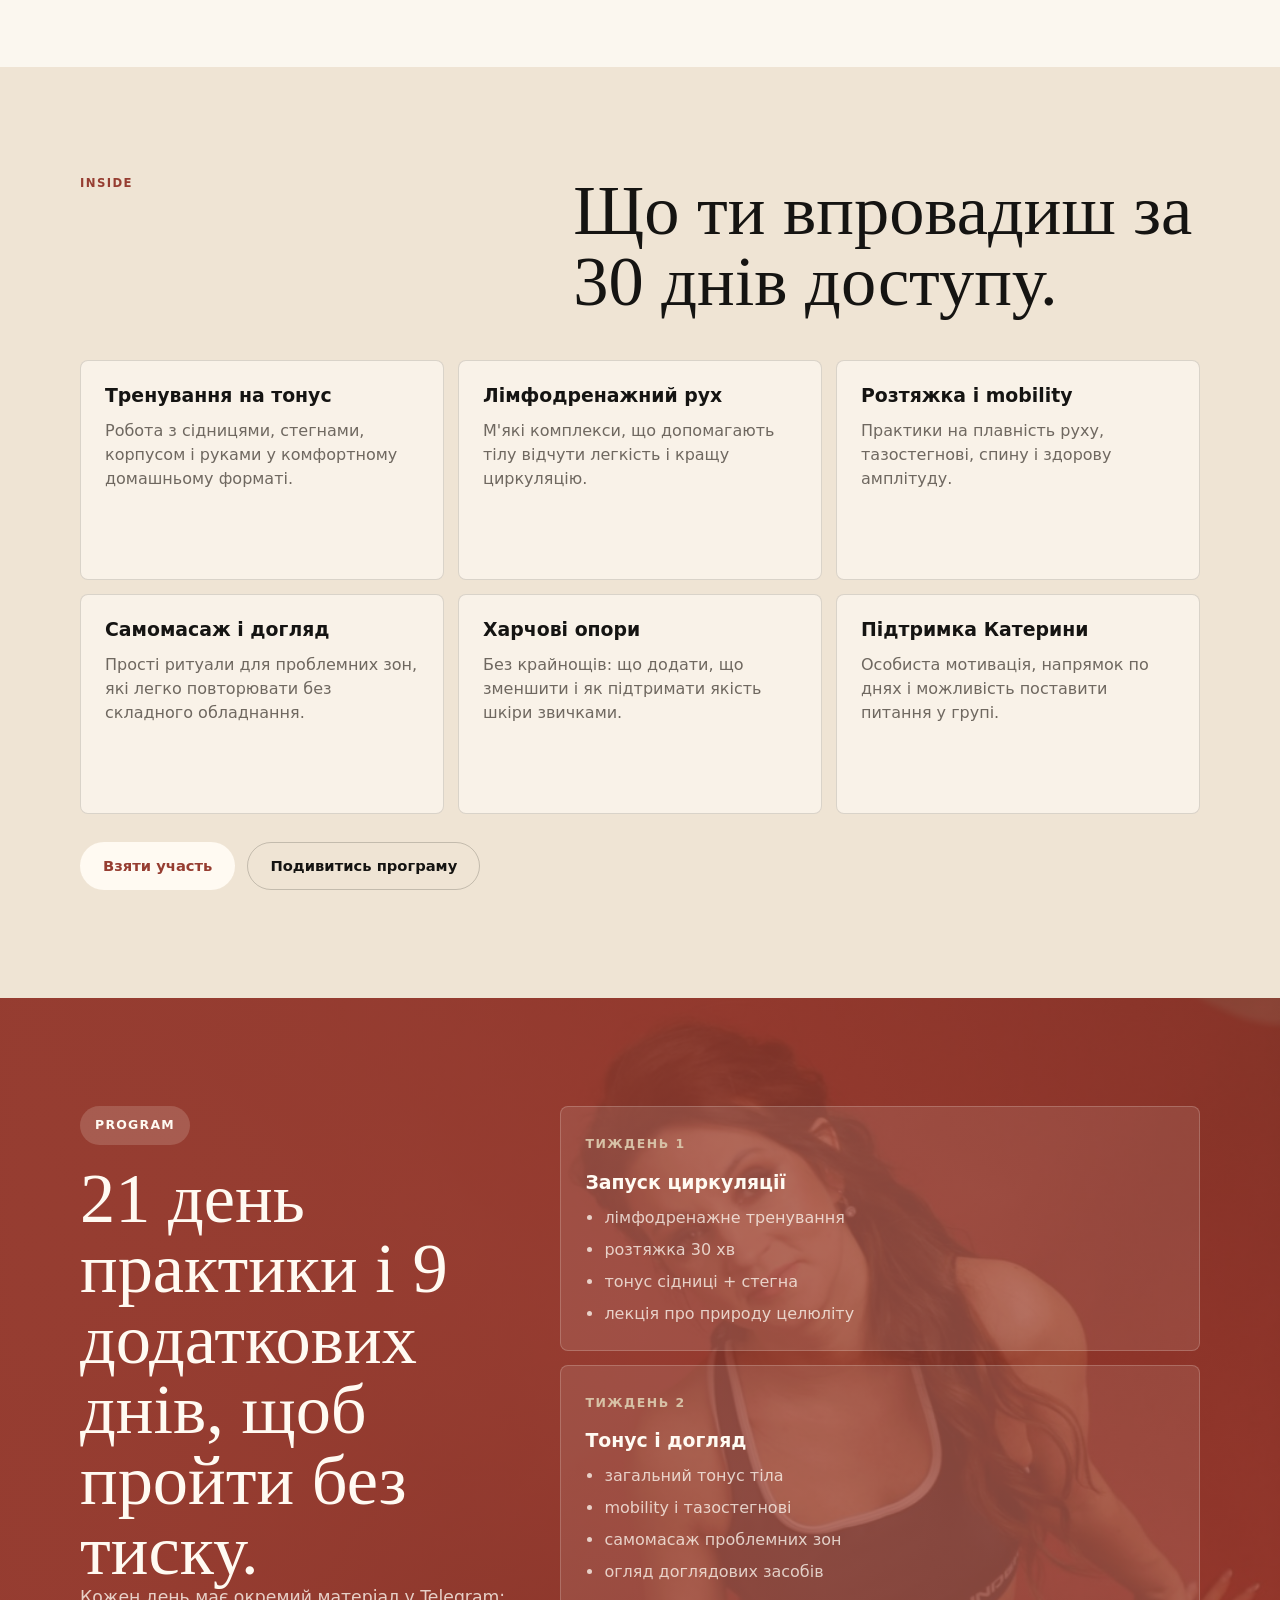
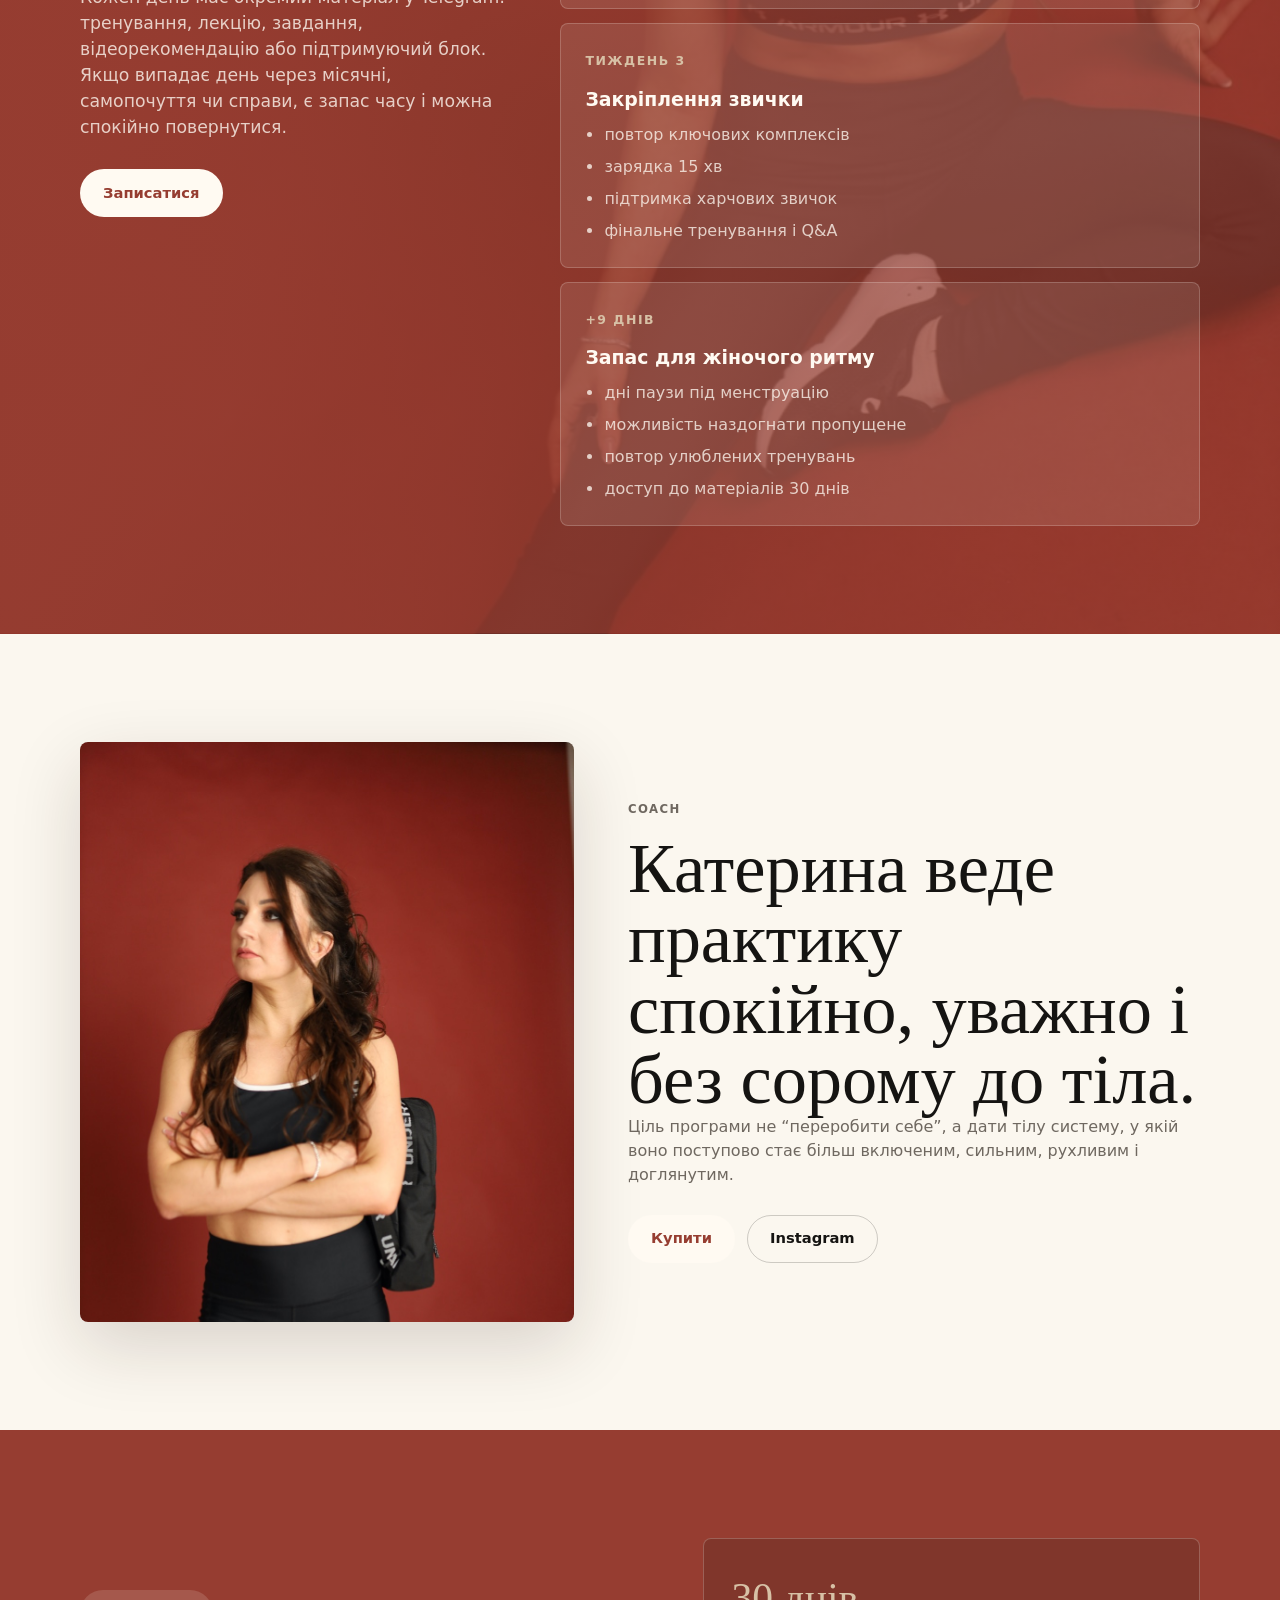
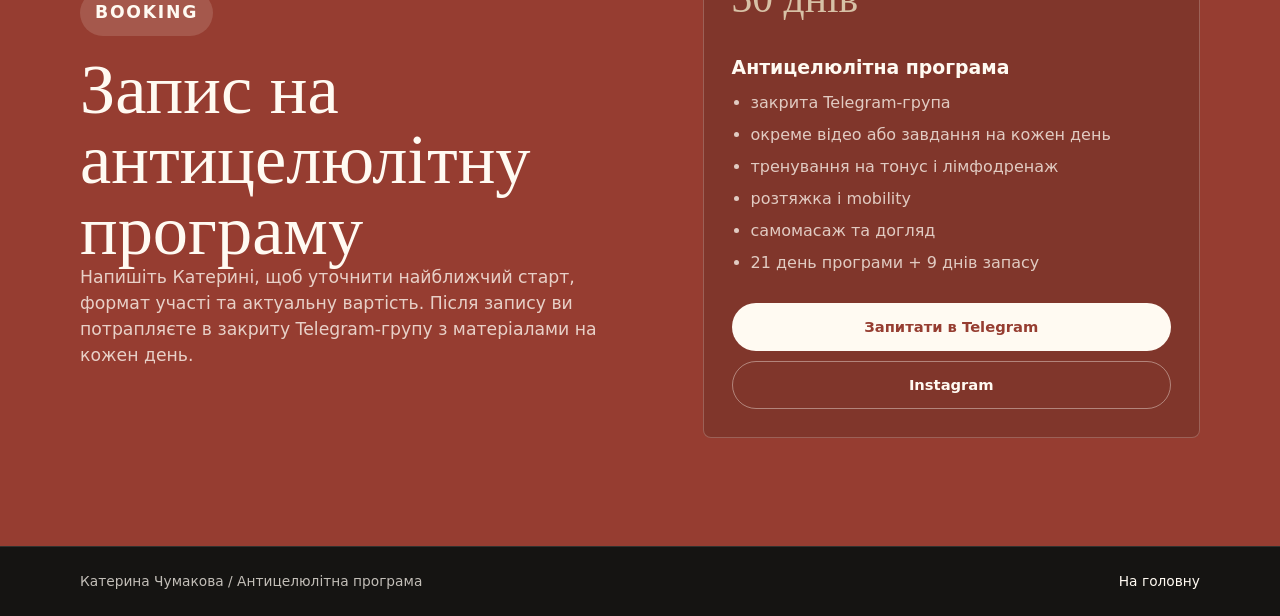
==== commit b0e0363d: "Rename one marathon CTA to buy" ====
--- a/anticellulite.html
+++ b/anticellulite.html
@@ -253,7 +253,7 @@
             стає більш включеним, сильним, рухливим і доглянутим.
           </p>
           <div class="section-cta light-cta">
-            <a class="button primary" href="#tarif">Взяти участь</a>
+            <a class="button primary" href="#tarif">Купити</a>
             <a class="button secondary" href="https://www.instagram.com/aromaflex_by_kateryna" target="_blank" rel="noopener noreferrer">Instagram</a>
           </div>
         </div>
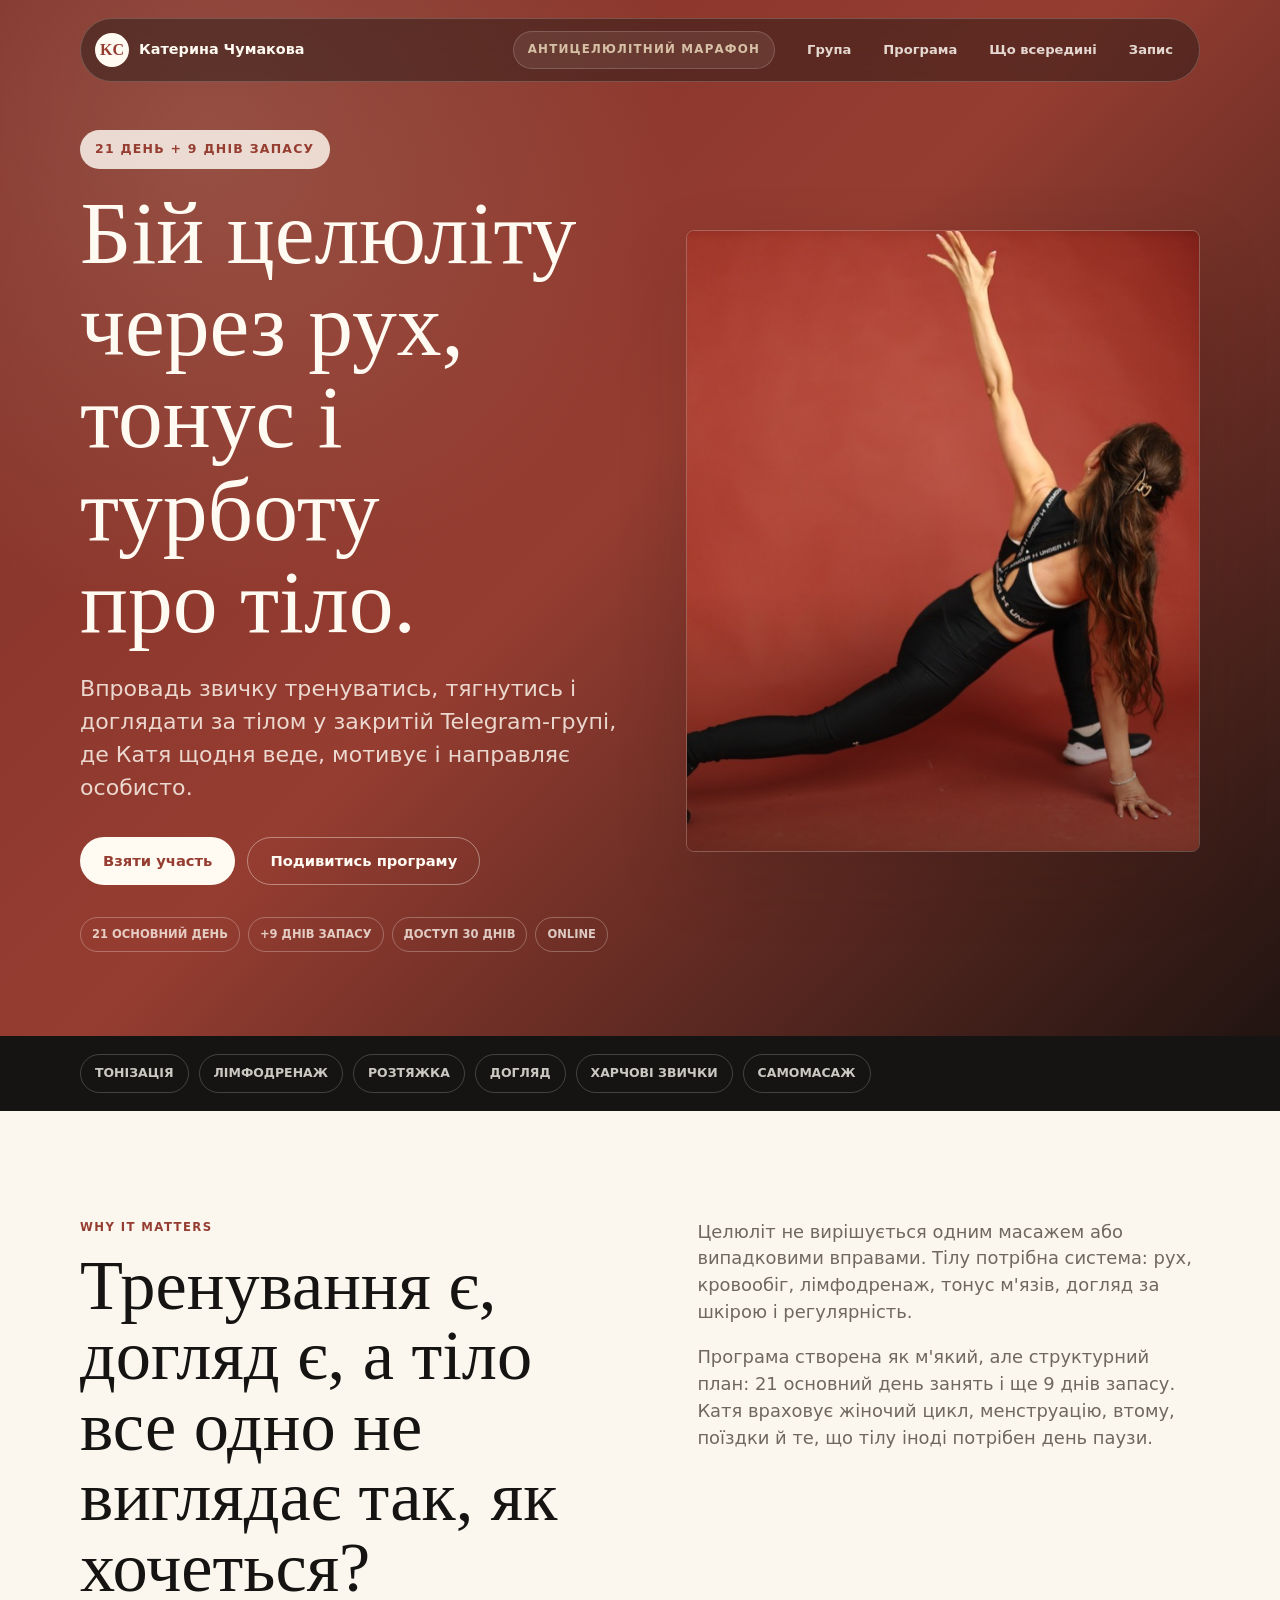
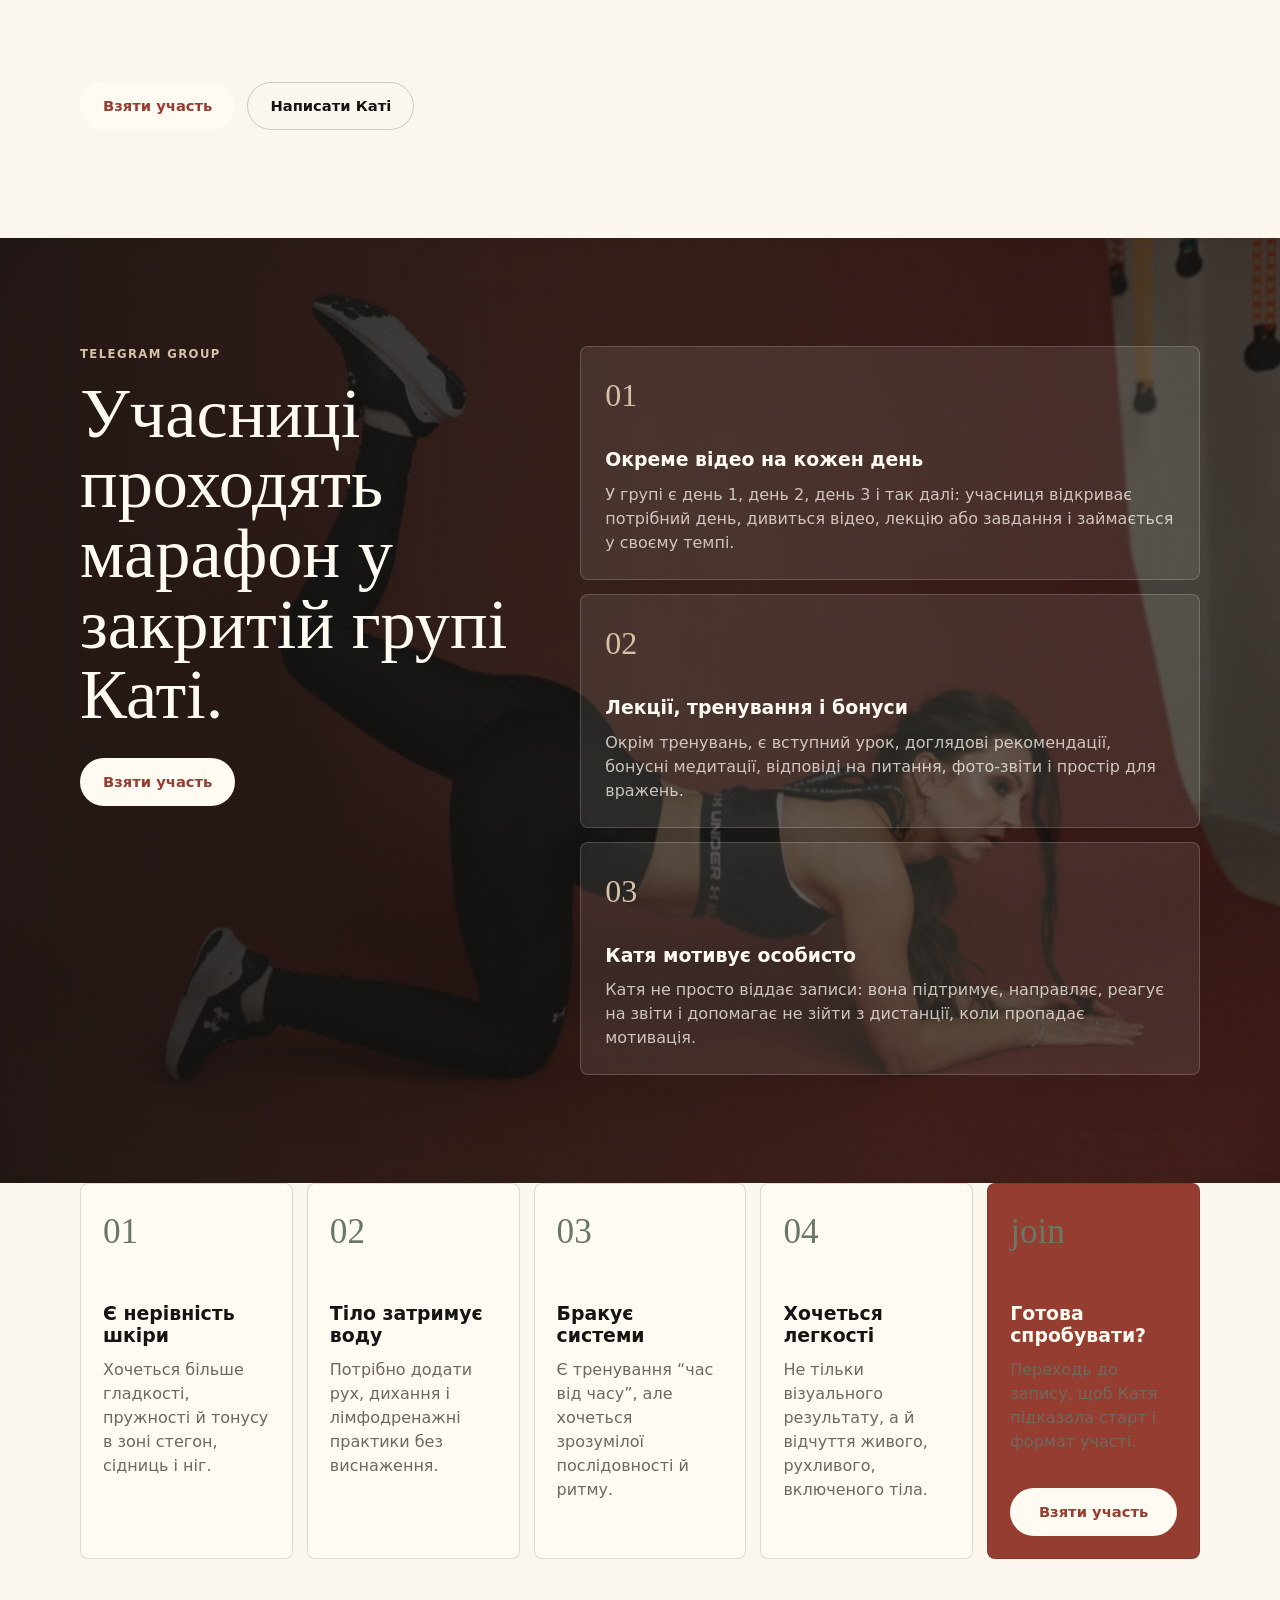
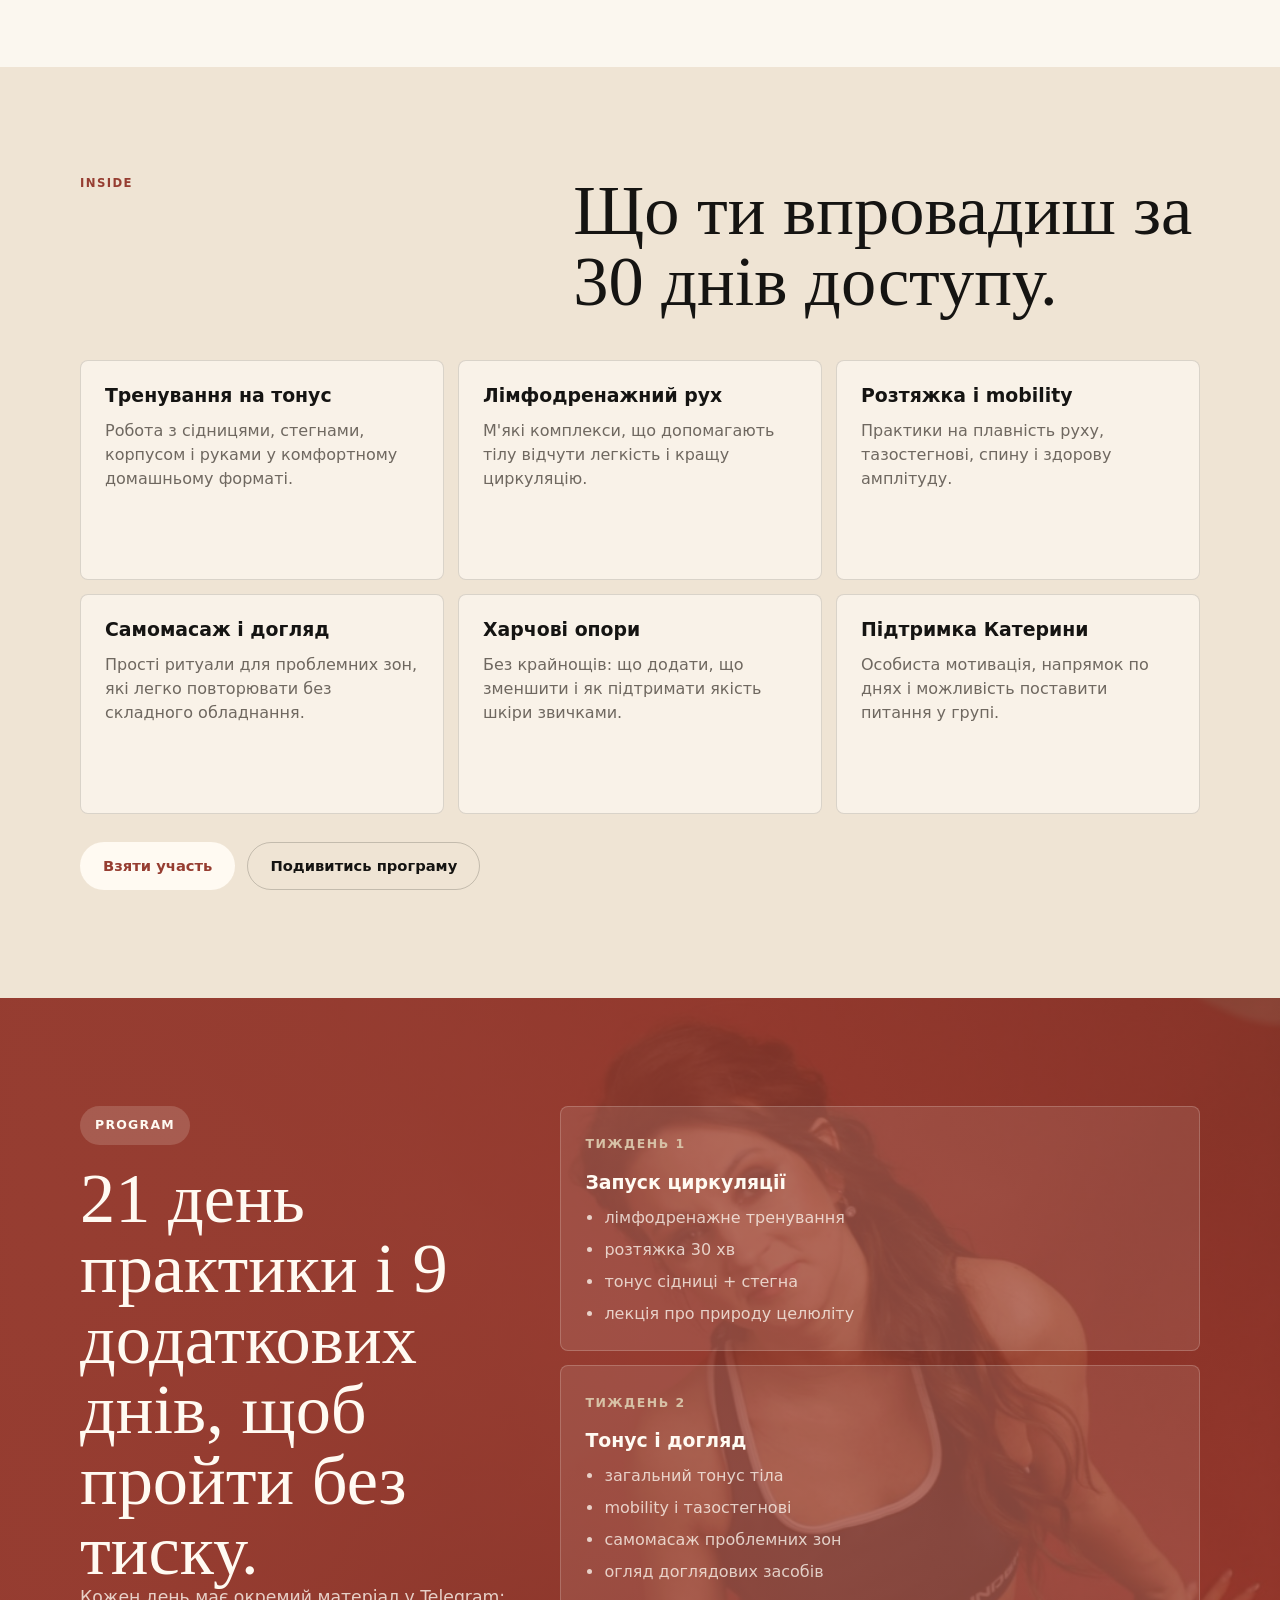
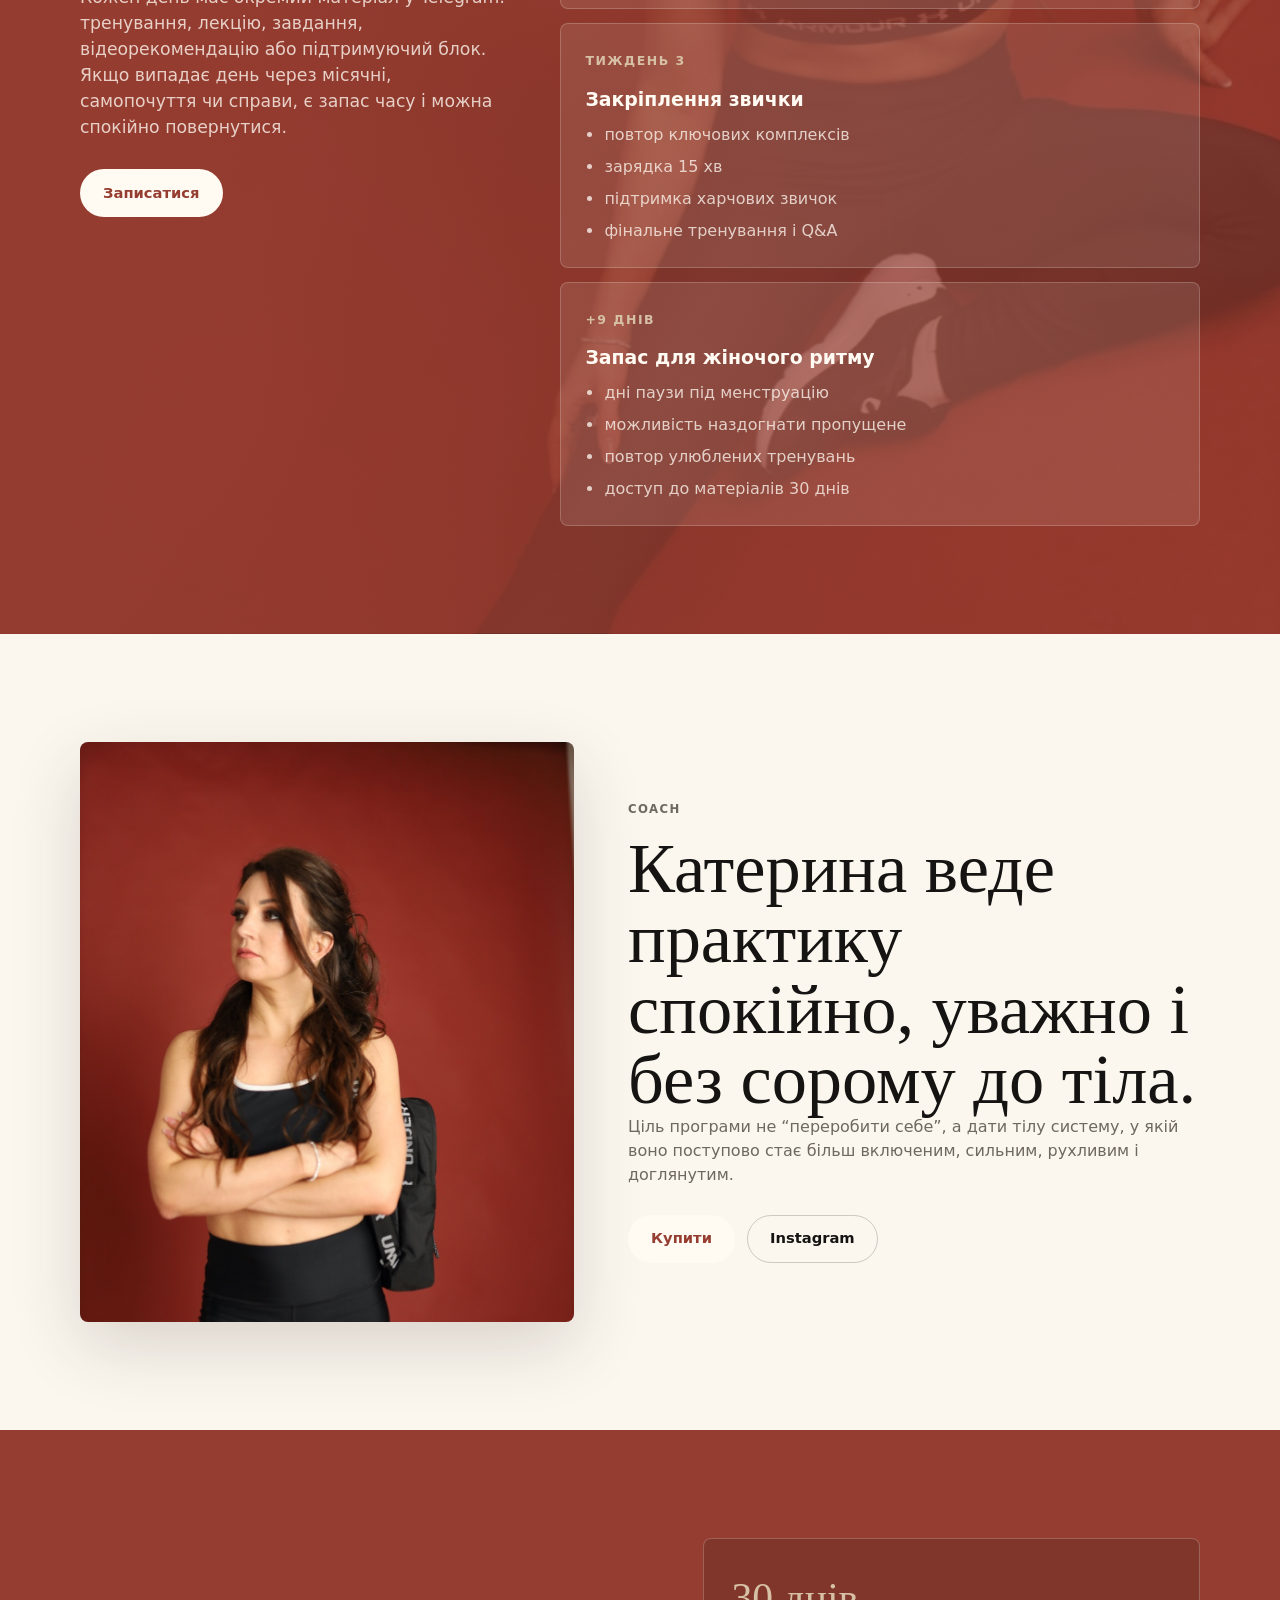
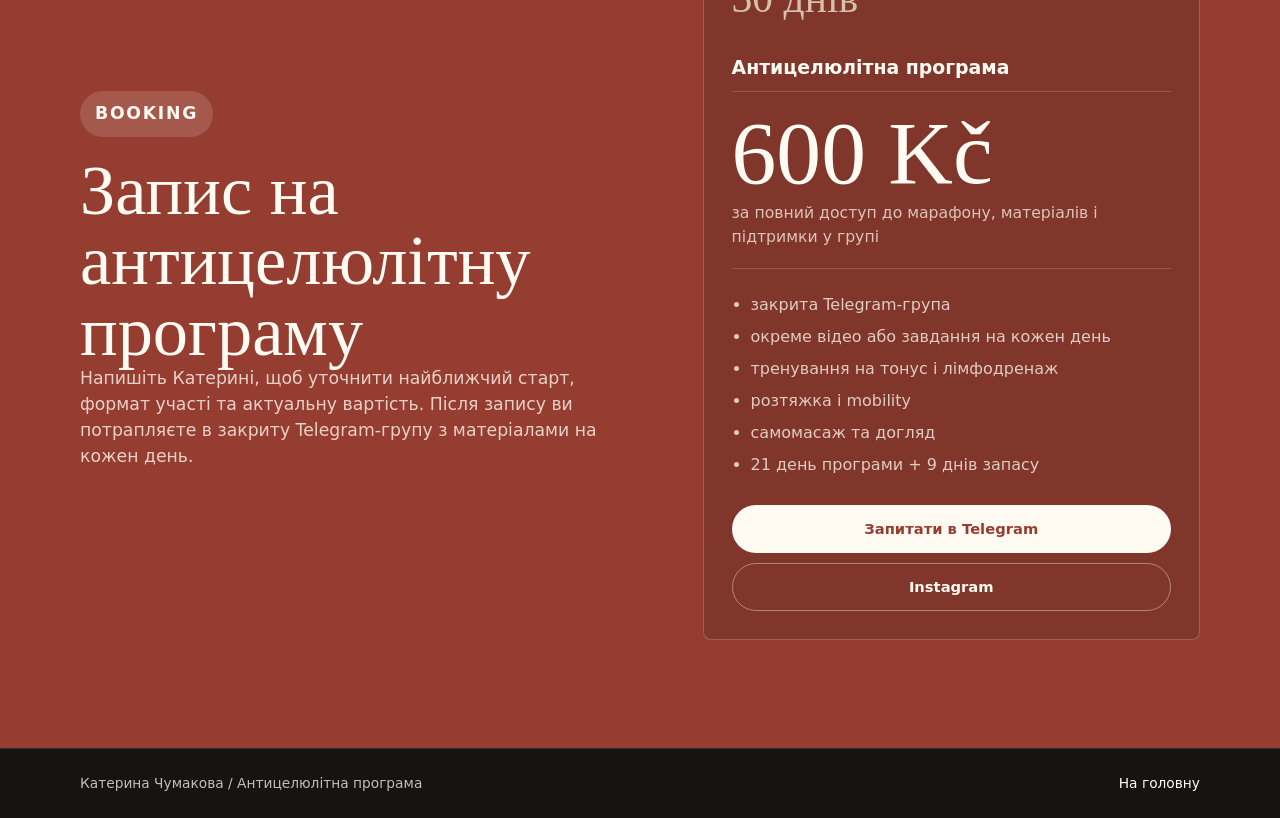
==== commit d1589f44: "Add anticellulite marathon price" ====
--- a/anticellulite.html
+++ b/anticellulite.html
@@ -272,6 +272,10 @@
         <div class="tariff-card">
           <span>30 днів</span>
           <h3>Антицелюлітна програма</h3>
+          <div class="price-row" aria-label="Вартість програми">
+            <strong>600 Kč</strong>
+            <p>за повний доступ до марафону, матеріалів і підтримки у групі</p>
+          </div>
           <ul>
             <li>закрита Telegram-група</li>
             <li>окреме відео або завдання на кожен день</li>
--- a/styles.css
+++ b/styles.css
@@ -1141,6 +1141,30 @@
   font-size: 2.6rem;
 }
 
+.price-row {
+  display: grid;
+  gap: 6px;
+  margin: 0 0 24px;
+  padding: 18px 0 20px;
+  border-top: 1px solid rgba(255, 250, 242, 0.16);
+  border-bottom: 1px solid rgba(255, 250, 242, 0.16);
+}
+
+.price-row strong {
+  color: var(--cream);
+  font-family: "Iowan Old Style", "Palatino Linotype", "Book Antiqua", Georgia, "Times New Roman", serif;
+  font-size: clamp(3.2rem, 7vw, 5.6rem);
+  font-weight: 500;
+  line-height: 0.95;
+}
+
+.price-row p {
+  max-width: 420px;
+  margin: 0;
+  color: rgba(255, 250, 242, 0.72);
+  font-size: 0.98rem;
+}
+
 .tariff-card li {
   color: rgba(255, 250, 242, 0.76);
 }
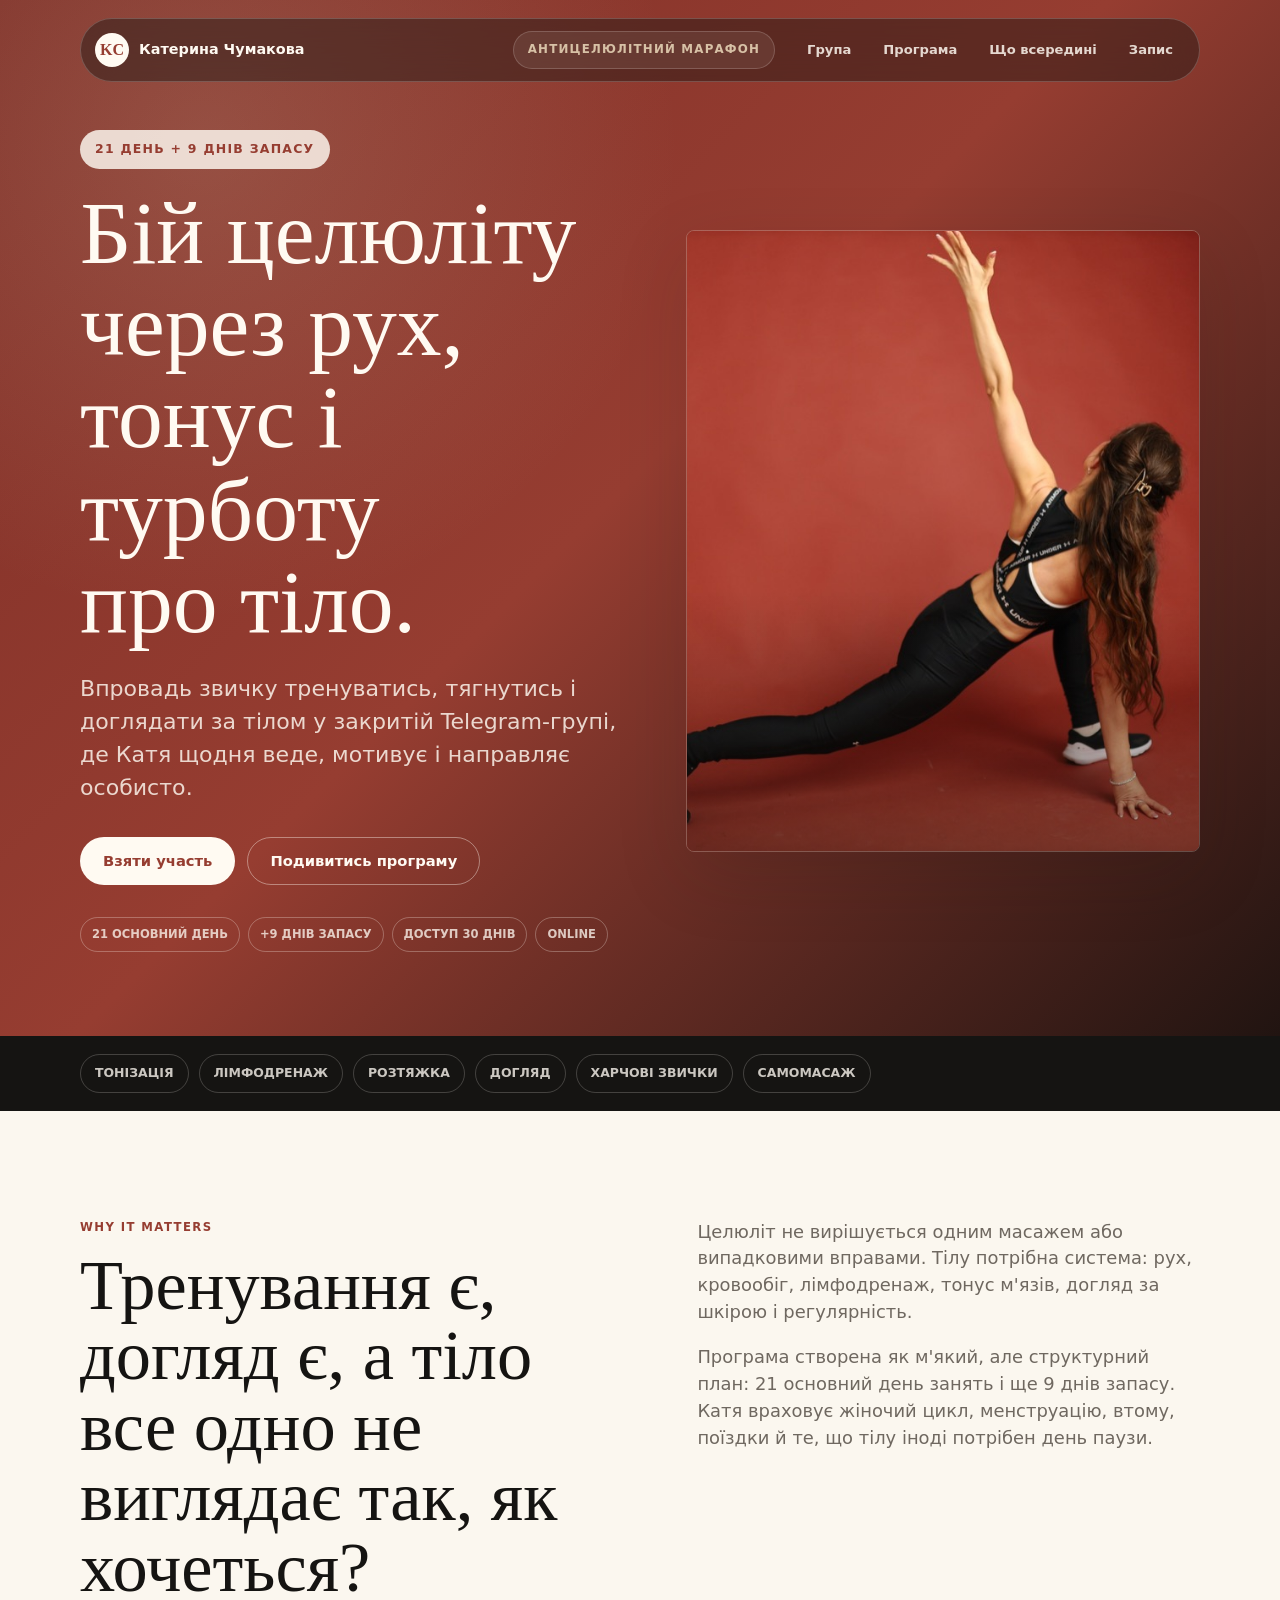
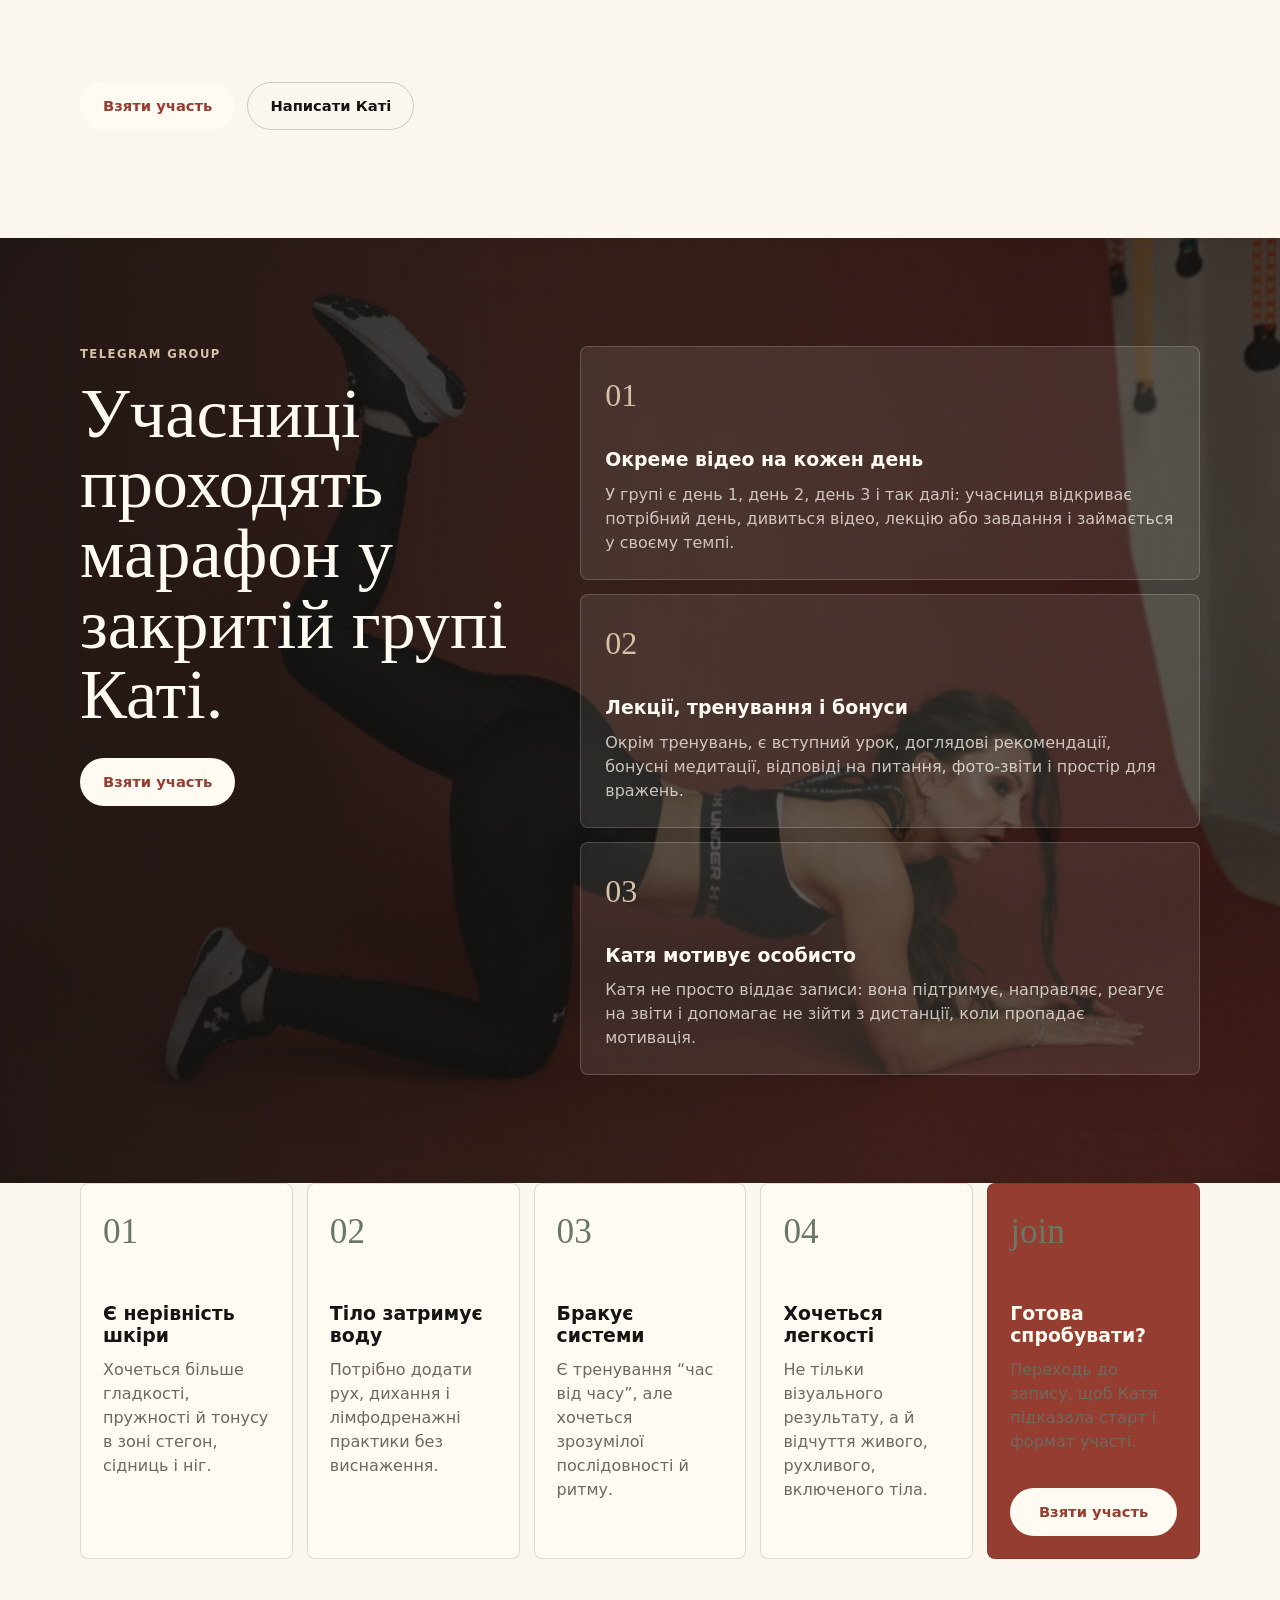
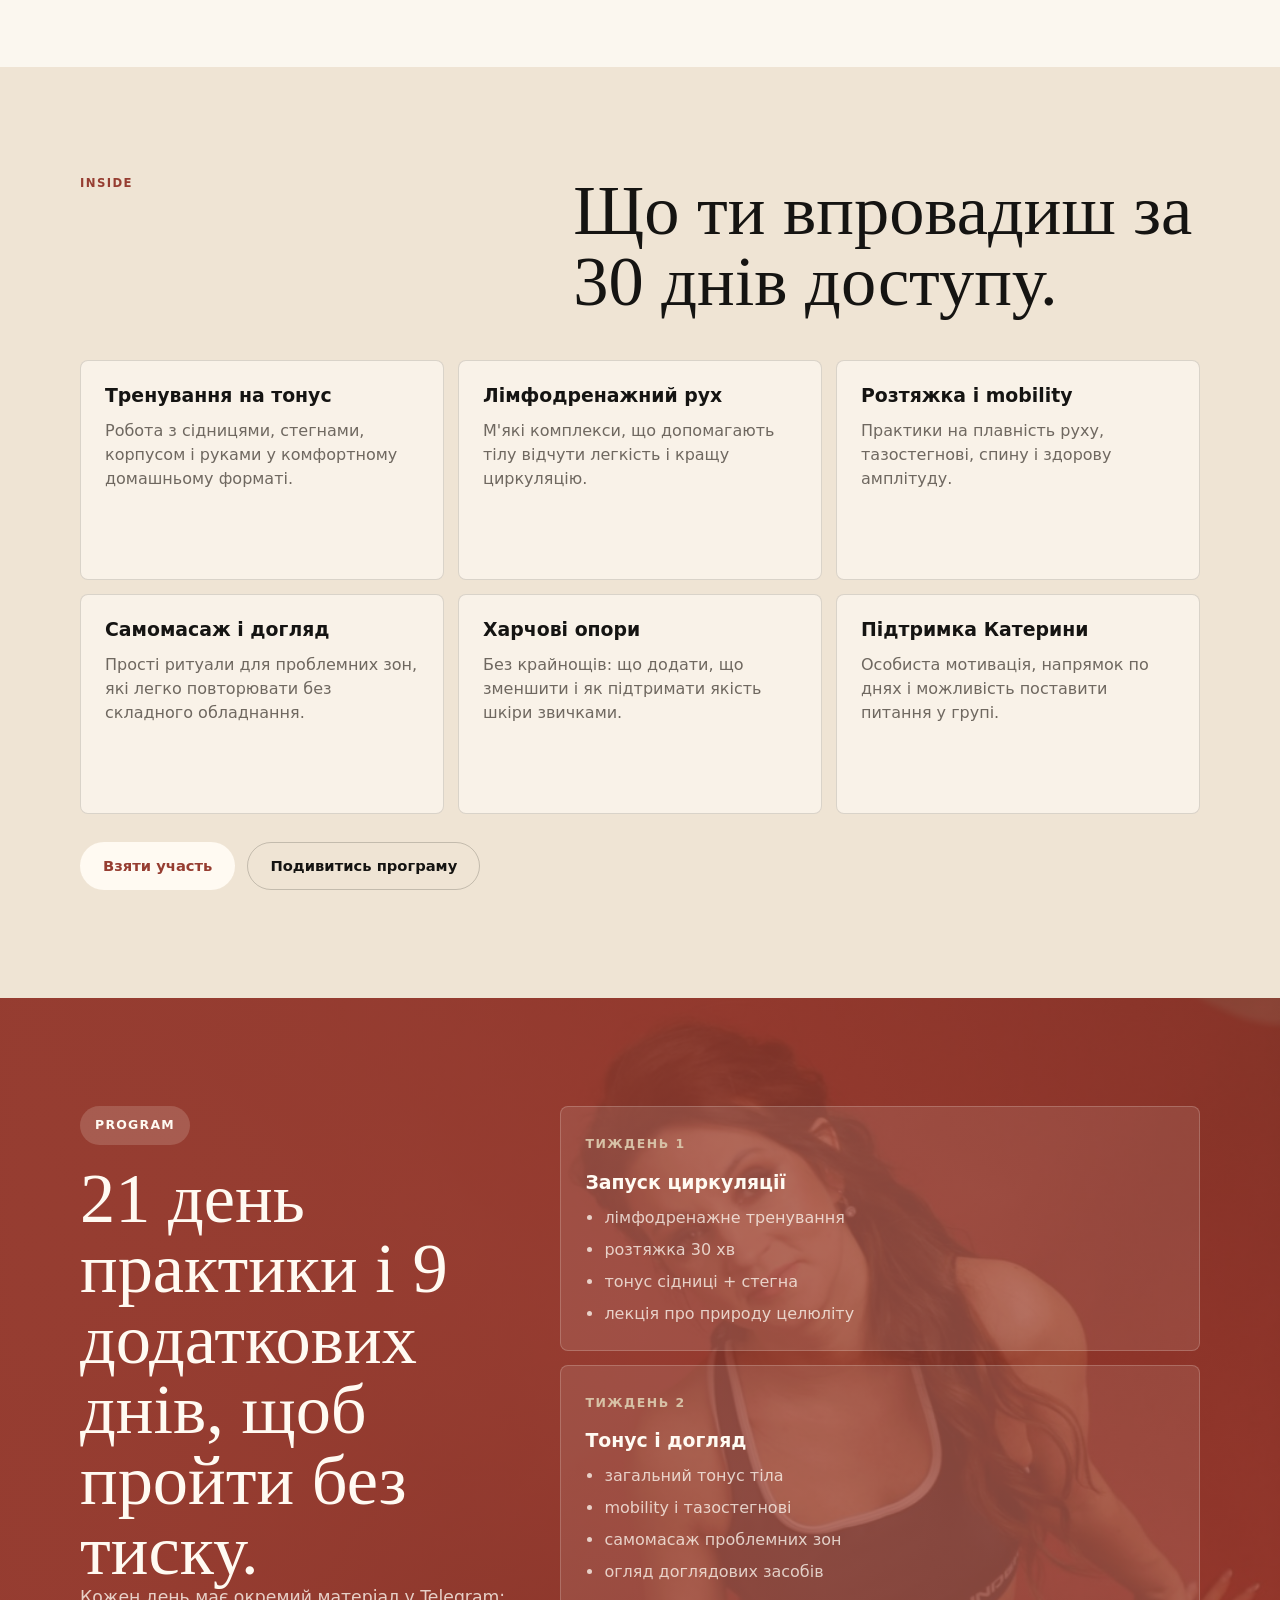
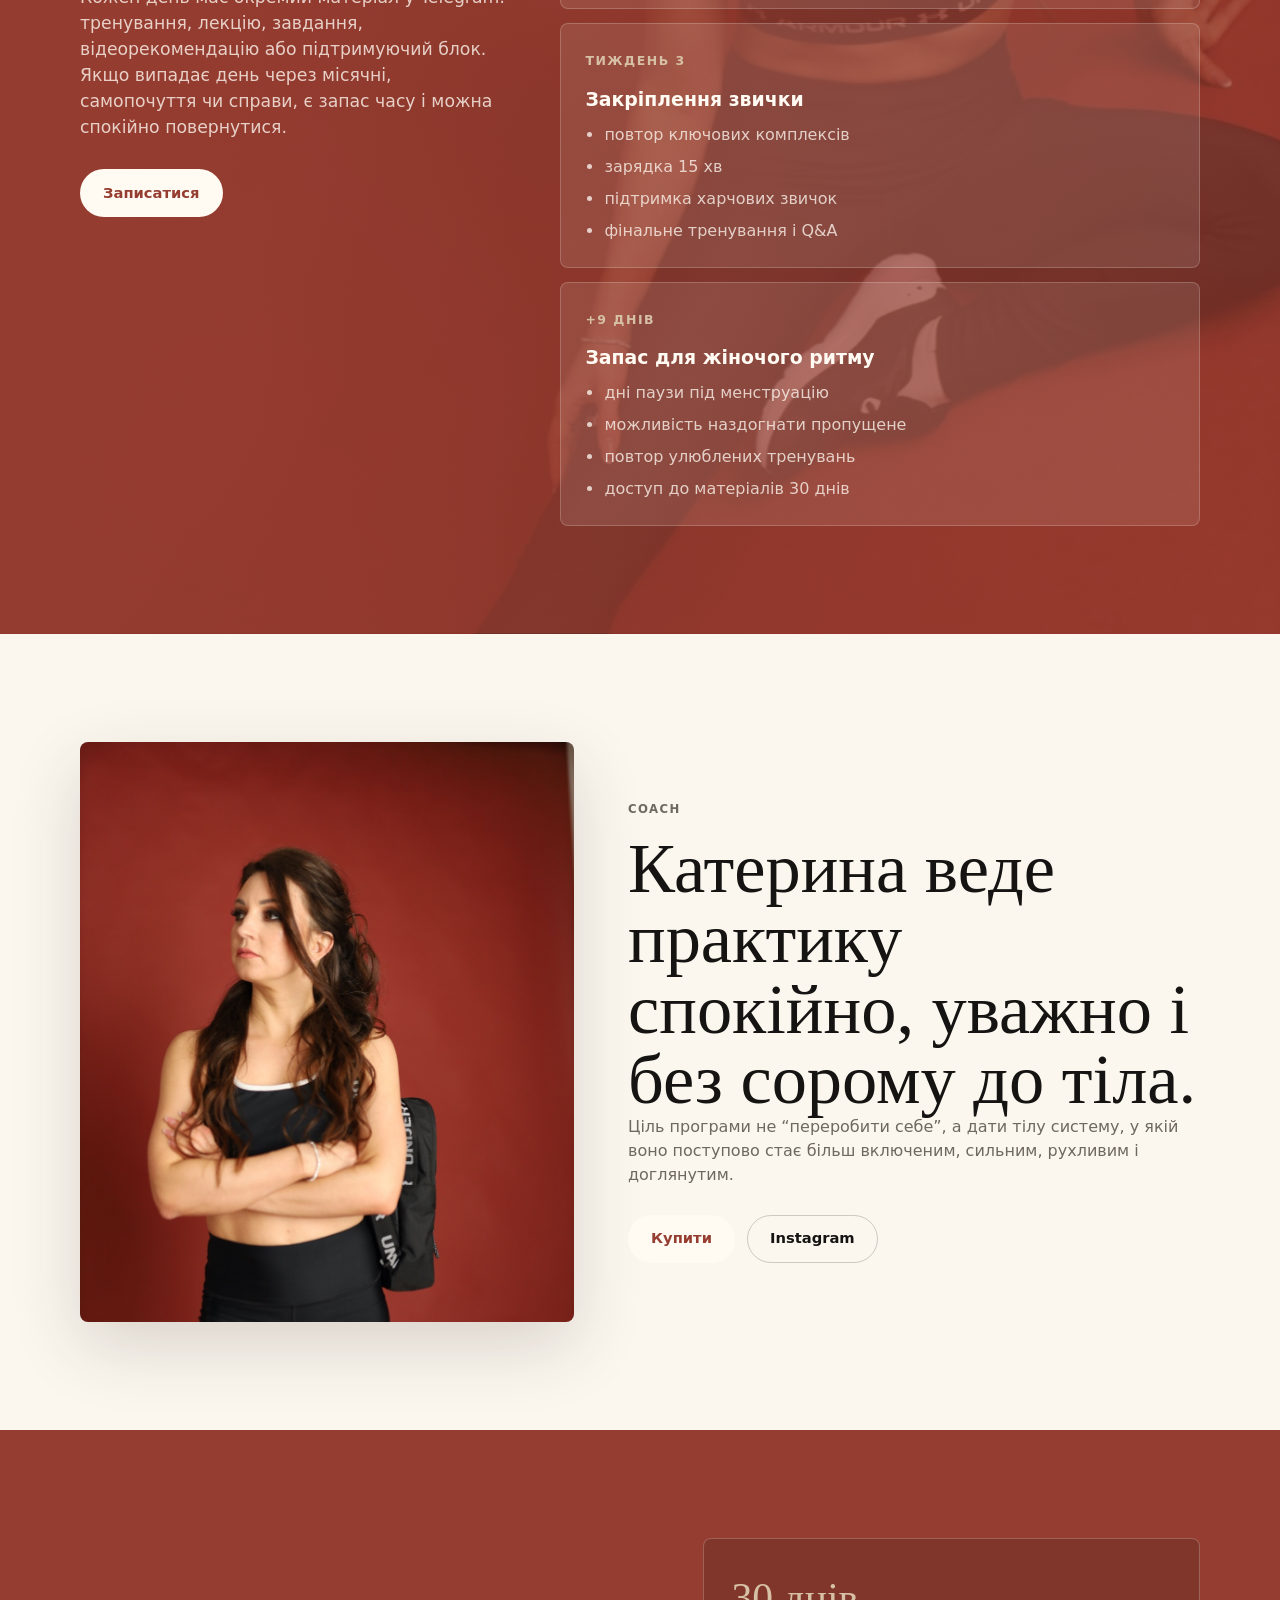
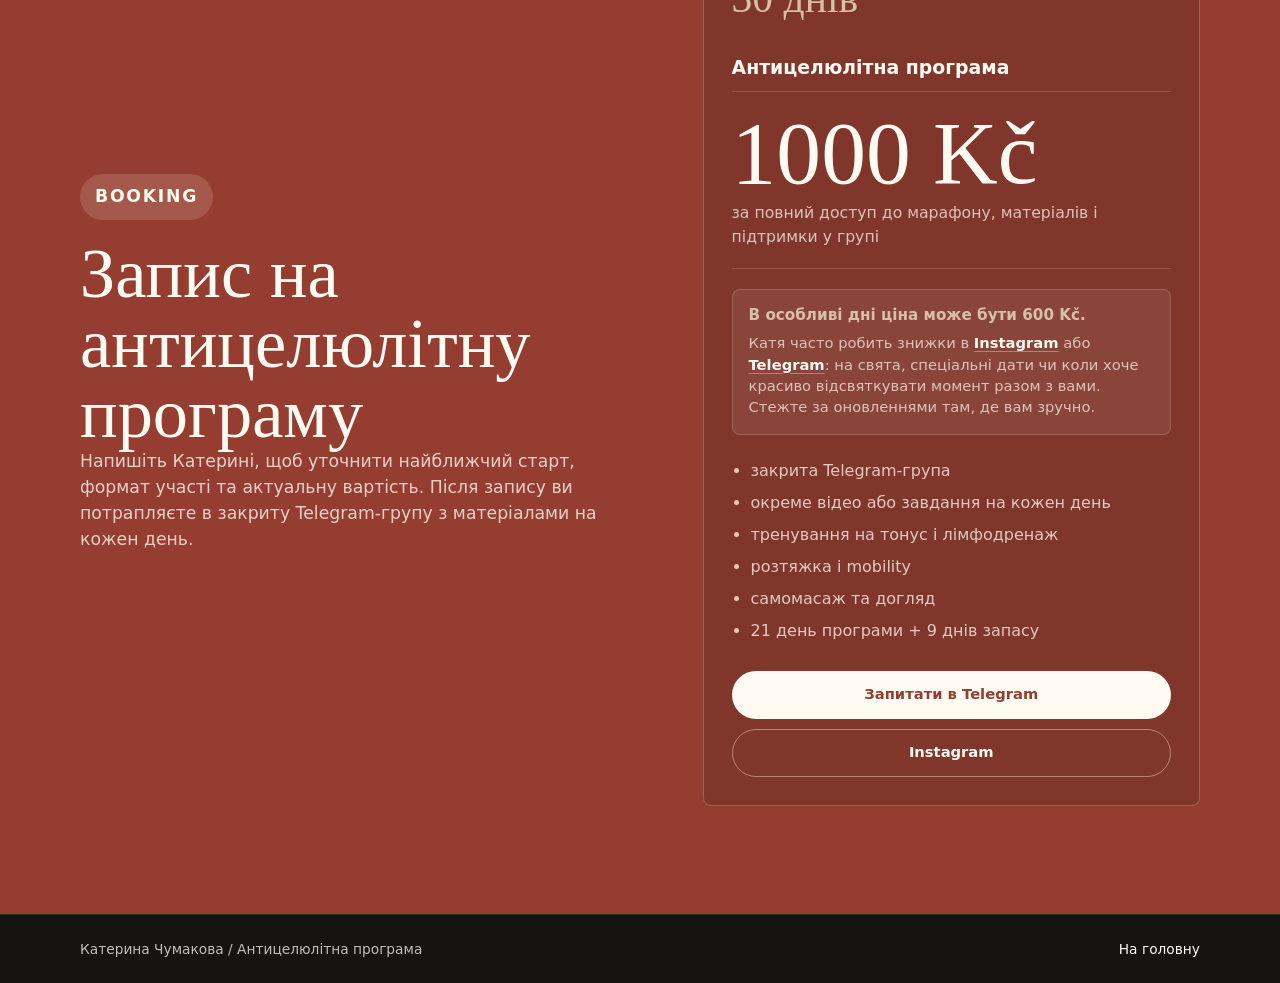
==== commit 1e9018a8: "Update marathon price and discount note" ====
--- a/anticellulite.html
+++ b/anticellulite.html
@@ -273,8 +273,19 @@
           <span>30 днів</span>
           <h3>Антицелюлітна програма</h3>
           <div class="price-row" aria-label="Вартість програми">
-            <strong>600 Kč</strong>
+            <strong>1000 Kč</strong>
             <p>за повний доступ до марафону, матеріалів і підтримки у групі</p>
+          </div>
+          <div class="price-note">
+            <strong>В особливі дні ціна може бути 600 Kč.</strong>
+            <p>
+              Катя часто робить знижки в
+              <a href="https://www.instagram.com/aromaflex_by_kateryna" target="_blank" rel="noopener noreferrer">Instagram</a>
+              або
+              <a href="https://t.me/kateryna_mihailovna" target="_blank" rel="noopener noreferrer">Telegram</a>:
+              на свята, спеціальні дати чи коли хоче красиво відсвяткувати момент разом з вами.
+              Стежте за оновленнями там, де вам зручно.
+            </p>
           </div>
           <ul>
             <li>закрита Telegram-група</li>
--- a/styles.css
+++ b/styles.css
@@ -1165,6 +1165,37 @@
   font-size: 0.98rem;
 }
 
+.price-note {
+  margin: -4px 0 24px;
+  padding: 16px;
+  border: 1px solid rgba(255, 250, 242, 0.16);
+  border-radius: 8px;
+  background: rgba(255, 250, 242, 0.08);
+}
+
+.price-note strong {
+  display: block;
+  margin-bottom: 7px;
+  color: var(--sand);
+  font-size: 0.95rem;
+  line-height: 1.25;
+}
+
+.price-note p {
+  margin: 0;
+  color: rgba(255, 250, 242, 0.7);
+  font-size: 0.92rem;
+  line-height: 1.45;
+}
+
+.price-note a {
+  color: var(--cream);
+  font-weight: 800;
+  text-decoration: underline;
+  text-decoration-color: rgba(255, 250, 242, 0.34);
+  text-underline-offset: 3px;
+}
+
 .tariff-card li {
   color: rgba(255, 250, 242, 0.76);
 }
@@ -1177,6 +1208,60 @@
 
 .sale-footer {
   border-top: 1px solid rgba(255, 250, 242, 0.12);
+}
+
+.splits-page {
+  background: var(--ivory);
+}
+
+.splits-hero {
+  background:
+    linear-gradient(90deg, rgba(93, 41, 35, 0.96) 0%, rgba(150, 61, 49, 0.78) 52%, rgba(21, 20, 18, 0.46) 100%),
+    url("assets/gallery-03.JPG");
+  background-position: center;
+  background-size: cover;
+}
+
+.splits-hero h1 {
+  max-width: 680px;
+  font-size: clamp(2.95rem, 5.4vw, 5.45rem);
+}
+
+.splits-hero .cell-hero-copy > p:not(.sale-pill) {
+  max-width: 610px;
+}
+
+.splits-hero .cell-hero-image img {
+  object-position: 56% 42%;
+}
+
+.splits-intro {
+  background: var(--ivory);
+}
+
+.splits-result {
+  background:
+    linear-gradient(90deg, rgba(21, 20, 18, 0.9), rgba(93, 41, 35, 0.72)),
+    url("assets/gallery-02.JPG");
+  background-position: center;
+  background-size: cover;
+}
+
+.splits-benefits {
+  background: var(--ivory);
+}
+
+.splits-program {
+  background:
+    linear-gradient(90deg, rgba(150, 61, 49, 0.96), rgba(105, 119, 102, 0.7)),
+    url("assets/mobile-hero.JPG");
+  background-position: center;
+  background-size: cover;
+}
+
+.splits-tariff {
+  background:
+    linear-gradient(135deg, #963d31 0%, #6b5147 58%, #151412 100%);
 }
 
 @media (max-width: 920px) {
@@ -1384,6 +1469,10 @@
     font-size: clamp(2.72rem, 13vw, 4.1rem);
   }
 
+  .splits-hero h1 {
+    font-size: clamp(2.42rem, 11vw, 3.48rem);
+  }
+
   .cell-hero-image {
     min-height: 460px;
   }
